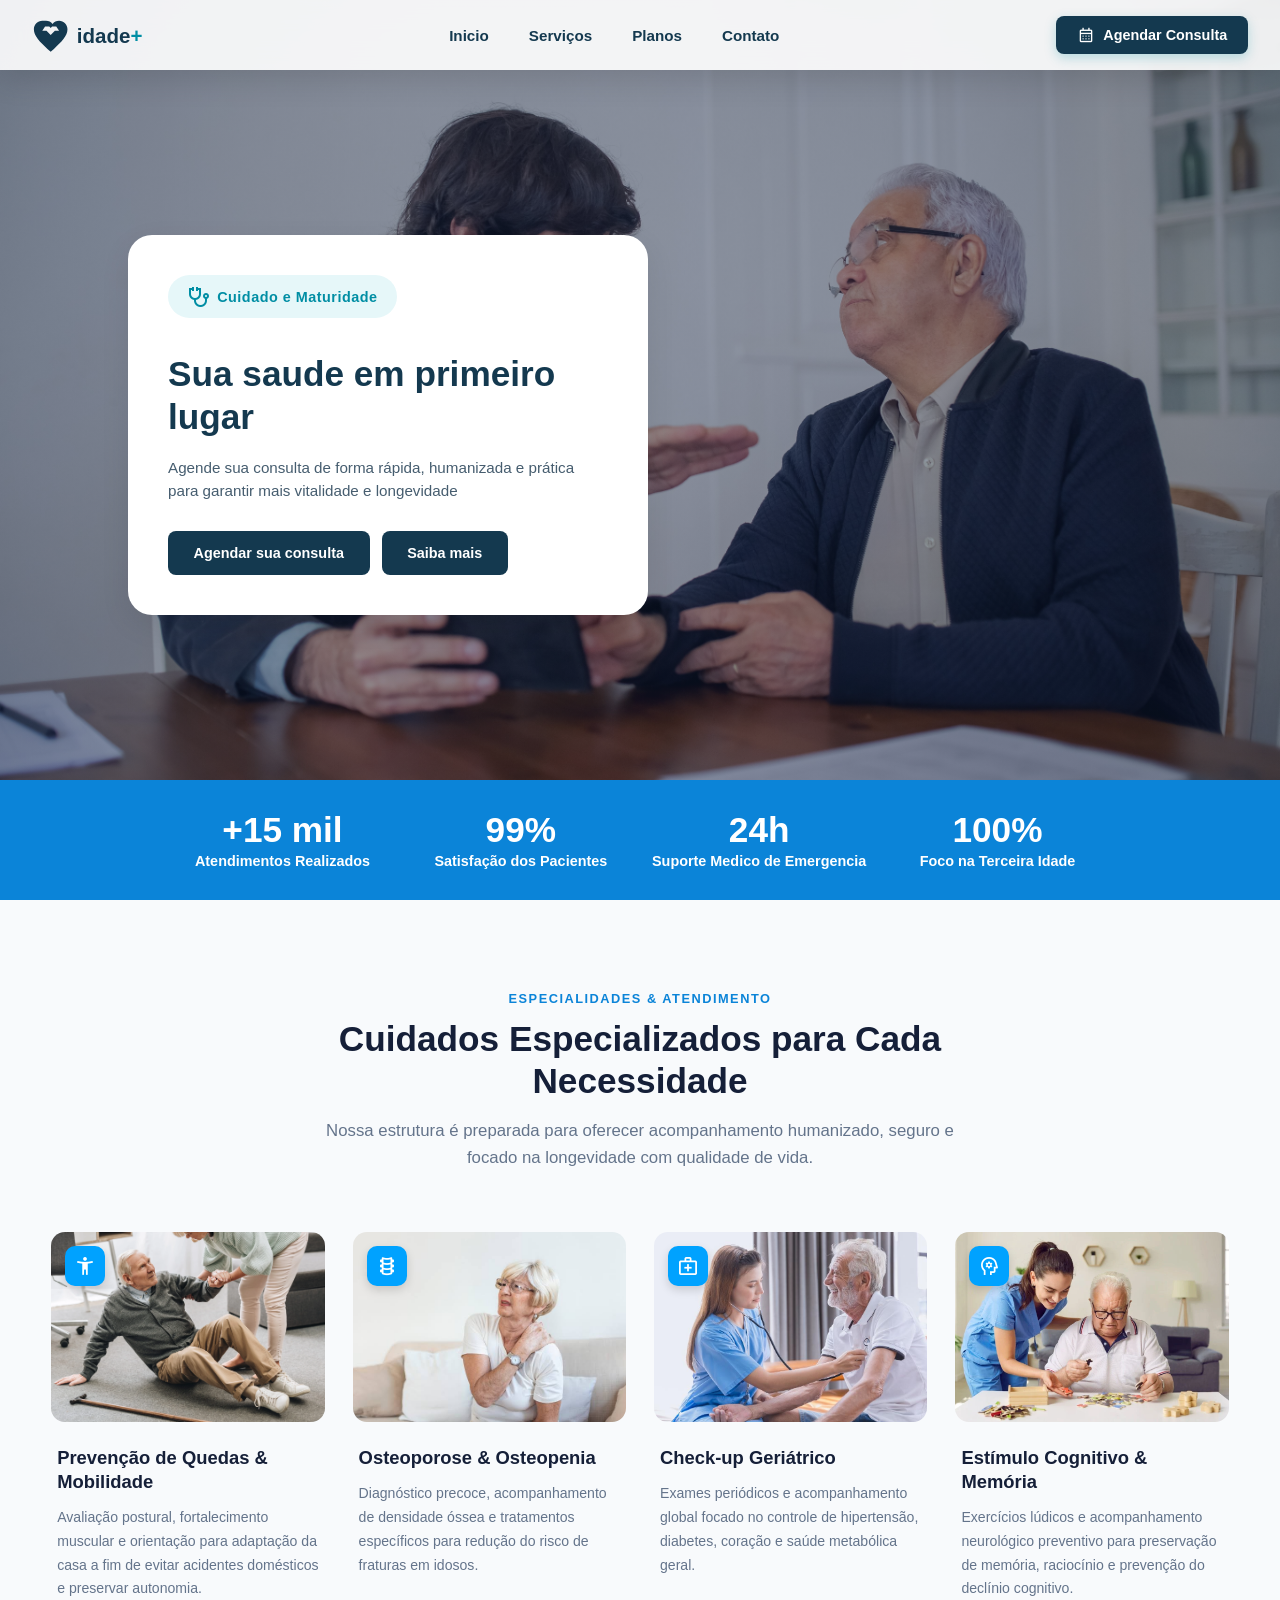
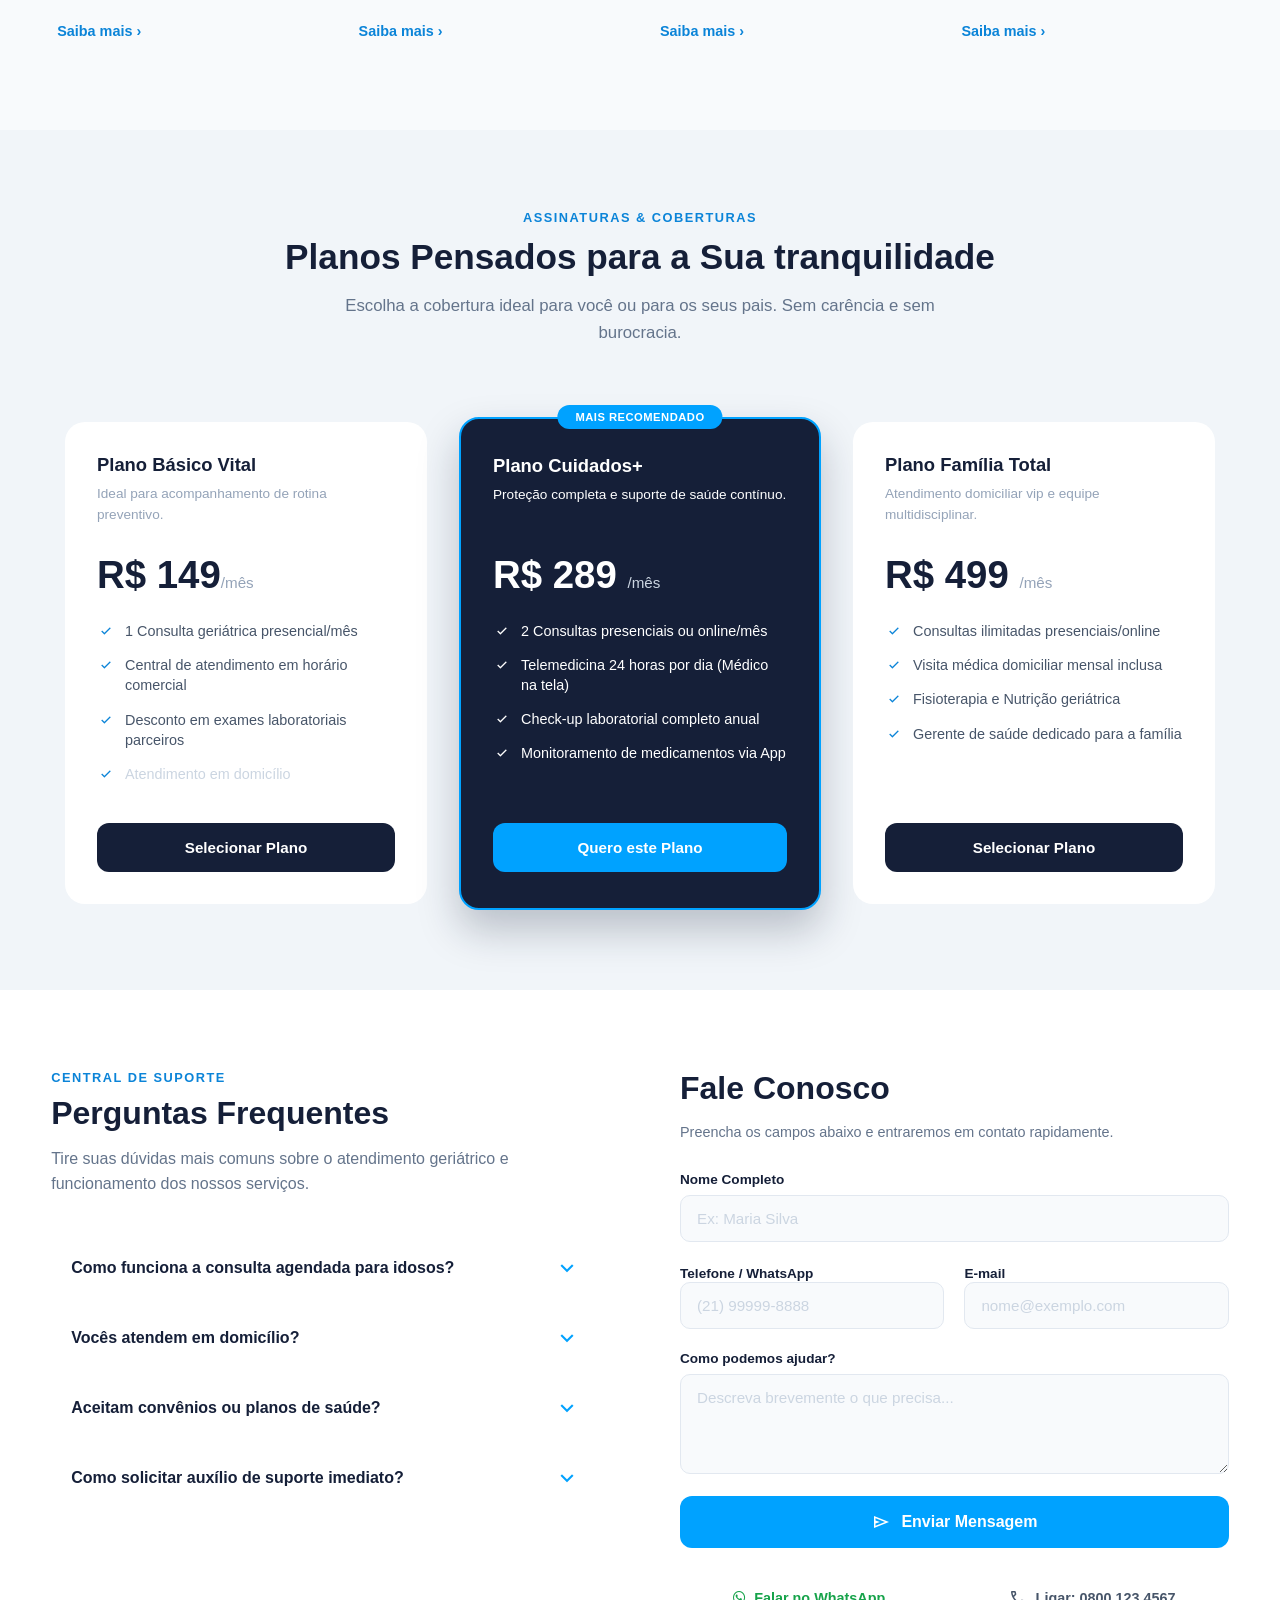
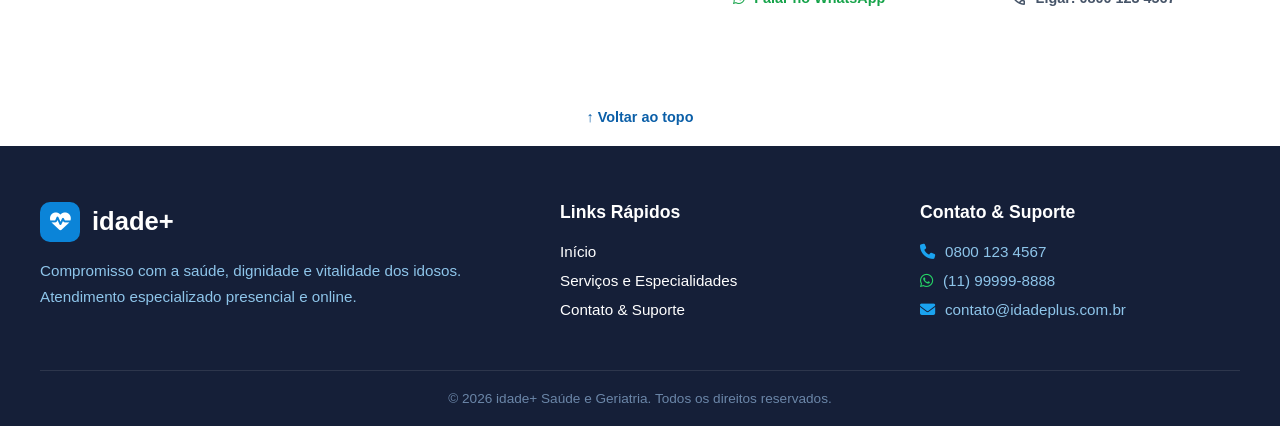
==== index.html @ 47ce7130 "pagina de inicio finalizada" ====
<!DOCTYPE html>
<html lang="pt-br">
<head>
    <meta charset="UTF-8">
    <meta name="viewport" content="width=device-width, initial-scale=1.0">
    <title>Idade+</title>
    <link rel="preconnect" href="https://fonts.googleapis.com">
    <link rel="preconnect" href="https://fonts.gstatic.com" crossorigin>
    <link href="https://fonts.googleapis.com/css2?family=Yesteryear&display=swap" rel="stylesheet">
    <link rel="stylesheet" href="https://fonts.googleapis.com/css2?family=Material+Symbols+Outlined:opsz,wght,FILL,GRAD@20..48,100..700,0..1,-50..200" />
    <link rel="stylesheet" href="https://cdnjs.cloudflare.com/ajax/libs/font-awesome/6.5.1/css/all.min.css">
    <link rel="stylesheet" href="estilo/style.css">
    <link rel="stylesheet" href="estilo/mq.css">
</head>

<body onresize="mudoutamanho()">
    <header class="reveal delay-1">
        <h1><img src="img/gemini-svg.svg" alt=""></h1>

       <i id="burguer" class="material-symbols-outlined" onclick="clickmenu()">menu</i> 

        <nav id="itens">
            <a href="index.html"class="link-nav" >Inicio</a>
            <a href="#" target="_blank"class="link-nav" >Serviços</a>
            <a href="#planos" class="link-nav">Planos</a>
            <a href="#contato" class="link-nav">Contato</a>
        </nav>

        <div class="header-action">
            <a href="agendar.html" class="btn-agendar">
            <span class="material-symbols-outlined">calendar_month</span> Agendar Consulta
        </a>
        </div>

    </header>
      
    <main>
     <section id="prin" id="topo">
        <div id="imagem"></div>    

      <div id="hero" class="reveal delay-2">
        <span class="bdg"><i class="material-symbols-outlined">stethoscope</i>Cuidado e Maturidade </span>
        <h2>Sua saude em primeiro lugar</h2>
        <p>Agende sua consulta de forma rápida, humanizada e prática para garantir mais vitalidade e longevidade</p>

        <div class="hero-btns">
            <a href="agendar.html" class="btnp">Agendar sua consulta</a>
            <a href="#sbm" class="btns">Saiba mais </a>
        </div>
        
      </div>
    </section>

    <section id="stats" class="reveal delay-3">
        <div class="stats-container">

            <div class="stat-item">
                <strong>+15 mil</strong>
                <span>Atendimentos Realizados</span>
            </div>

            <div class="stat-item">
                <strong>99%</strong>
                <span>Satisfação dos Pacientes</span>
            </div>

            <div class="stat-item">
                <strong>24h</strong>
                <span>Suporte Medico de Emergencia</span>
            </div>

            <div class="stat-item">
                <strong>100%</strong>
                <span>Foco na Terceira Idade</span>
            </div>

        </div>
    </section>

    <section id="sbm">
    <span class="sbm-eyebrow">Especialidades & Atendimento</span>
    <h3>Cuidados Especializados para Cada Necessidade</h3>
    <p class="sbm-sub">Nossa estrutura é preparada para oferecer acompanhamento humanizado, seguro e focado na longevidade com qualidade de vida.</p>

    <div id="cardc">

        <div class="card" tabindex="0" role="button"
             data-icone="accessibility_new"
             data-titulo="Prevenção de Quedas & Mobilidade"
             data-texto="Programa completo focado no fortalecimento muscular, equilíbrio dinâmico e revisão dos ambientes da residência para eliminar riscos de tropeço. Inclui plano de exercícios individualizado.">
            <div class="card-img-top">
                <img src="img/quedas-em-idosos-como-prevenir-scaled.webp" alt="">
                <div class="card-badge">
                    <span class="material-symbols-outlined">accessibility_new</span>
                </div>
            </div>
            <div class="cardif">
                <h4>Prevenção de Quedas & Mobilidade</h4>
                <p>Avaliação postural, fortalecimento muscular e orientação para adaptação da casa a fim de evitar acidentes domésticos e preservar autonomia.</p>
                <span class="card-link">Saiba mais ›</span>
            </div>
        </div>

        <div class="card" tabindex="0" role="button"
             data-icone="orthopedics"
             data-titulo="Osteoporose & Osteopenia"
             data-texto="Tratamento integrativo com endocrinologistas e ortopedistas. Acompanhamento com densitometria óssea periódica, suplementação orientada e fisioterapia preventiva.">
            <div class="card-img-top">
                <img src="img/images.jpg" alt="">
                <div class="card-badge">
                    <span class="material-symbols-outlined">orthopedics</span>
                </div>
            </div>
            <div class="cardif">
                <h4>Osteoporose & Osteopenia</h4>
                <p>Diagnóstico precoce, acompanhamento de densidade óssea e tratamentos específicos para redução do risco de fraturas em idosos.</p>
                <span class="card-link">Saiba mais ›</span>
            </div>
        </div>

        <div class="card" tabindex="0" role="button"
             data-icone="medical_services"
             data-titulo="Check-up Geriátrico Preventivo"
             data-texto="Avaliação global do idoso realizada por equipe multidisciplinar. Inclui exames laboratoriais, avaliação cardiológica, ajuste de medicação e diretrizes de hábitos saudáveis.">
            <div class="card-img-top">
                <img src="img/fVmmvelZp20oLOmFK2XVLVkYp6KlCbiUjg9aUPn1.jpeg" alt="">
                <div class="card-badge">
                    <span class="material-symbols-outlined">medical_services</span>
                </div>
            </div>
            <div class="cardif">
                <h4>Check-up Geriátrico</h4>
                <p>Exames periódicos e acompanhamento global focado no controle de hipertensão, diabetes, coração e saúde metabólica geral.</p>
                <span class="card-link">Saiba mais ›</span>
            </div>
        </div>

        <div class="card" tabindex="0" role="button"
             data-icone="psychology"
             data-titulo="Estímulo Cognitivo & Memória"
             data-texto="Sessões individuais ou em pequenos grupos com neuropsicólogos. Utiliza dinâmicas de estimulação cerebral, jogos cognitivos e estratégias para fortalecer a memória do dia a dia.">
            <div class="card-img-top">
                <img src="img/estimulacaocognitiva-alzheimer-1024x683-1024x683.webp" alt="">
                <div class="card-badge">
                    <span class="material-symbols-outlined">psychology</span>
                </div>
            </div>
            <div class="cardif">
                <h4>Estímulo Cognitivo & Memória</h4>
                <p>Exercícios lúdicos e acompanhamento neurológico preventivo para preservação de memória, raciocínio e prevenção do declínio cognitivo.</p>
                <span class="card-link">Saiba mais ›</span>
            </div>
        </div>

    </div>
</section>   

    <section id="planos">
        <span class="plan-eyebrow">Assinaturas & Coberturas</span>
        <h3>Planos Pensados para a Sua tranquilidade</h3>
        <p class="plan-sub">Escolha a cobertura ideal para você ou para os seus pais. Sem carência e sem burocracia.</p>

        <div id="plan-grid">
            <div class="plan">
                <h4>Plano Básico Vital</h4>
                <p class="plan-desc">Ideal para acompanhamento de rotina preventivo.</p>
                <div class="plan-price">R$ 149<small>/mês</small></div>

                <ul class="plan-list">
                    <li><span class="material-symbols-outlined">check</span>1 Consulta geriátrica presencial/mês</li>
                    <li><span class="material-symbols-outlined">check</span>Central de atendimento em horário comercial</li>
                    <li><span class="material-symbols-outlined">check</span>Desconto em exames laboratoriais parceiros</li>
                    <li class="off"><span class="material-symbols-outlined">check</span>Atendimento em domicílio</li>
                </ul>

                <a href="#" class="plan-btn">Selecionar Plano</a>
            </div>

            <div class="plan plan-destaque">
            <span class="plan-tag">Mais recomendado</span>
            <h4>Plano Cuidados+</h4>
            <p class="plan-desc">Proteção completa e suporte de saúde contínuo.</p>
            <div class="plan-price">R$ 289 <small>/mês</small></div>

            <ul class="plan-list">
                <li><span class="material-symbols-outlined">check</span>2 Consultas presenciais ou online/mês</li>
                <li><span class="material-symbols-outlined">check</span>Telemedicina 24 horas por dia (Médico na tela)</li>
                <li><span class="material-symbols-outlined">check</span>Check-up laboratorial completo anual</li>
                <li><span class="material-symbols-outlined">check</span>Monitoramento de medicamentos via App</li>
            </ul>

            <a href="#" class="plan-btn plan-btn-azul">Quero este Plano</a>
        </div>
            <div class="plan">
                <h4>Plano Família Total</h4>
                <p class="plan-desc">Atendimento domiciliar vip e equipe multidisciplinar.</p>
            <div class="plan-price">R$ 499 <small>/mês</small></div>

            <ul class="plan-list">
                <li><span class="material-symbols-outlined">check</span>Consultas ilimitadas presenciais/online</li>
                <li><span class="material-symbols-outlined">check</span>Visita médica domiciliar mensal inclusa</li>
                <li><span class="material-symbols-outlined">check</span>Fisioterapia e Nutrição geriátrica</li>
                <li><span class="material-symbols-outlined">check</span>Gerente de saúde dedicado para a família</li>
            </ul>

            <a href="#" class="plan-btn">Selecionar Plano</a>
        </div>
            </div>
        </div>
    </section>

    <section id="contato">
    <div class="contato-container">

        <div class="faq">
            <span class="contato-eyebrow">Central de Suporte</span>
            <h3>Perguntas Frequentes</h3>
            <p class="contato-sub">Tire suas dúvidas mais comuns sobre o atendimento geriátrico e funcionamento dos nossos serviços.</p>

            <details class="faq-item" closed>
                <summary>Como funciona a consulta agendada para idosos?
                    <span class="material-symbols-outlined">expand_less</span>
                </summary>
                <p>Nossas consultas têm duração estendida (mínimo de 50 minutos) para permitir escuta atenta, avaliação minuciosa dos remédios em uso e acolhimento dos familiares.</p>
            </details>

            <details class="faq-item" closed>
                <summary>Vocês atendem em domicílio?
                    <span class="material-symbols-outlined">expand_less</span>
                </summary>
                <p>Sim! Para pacientes com dificuldade de locomoção, disponibilizamos visitas médicas e fisioterapêuticas no conforto do lar através do Plano Família ou agendamento avulso.</p>
            </details>

            <details class="faq-item" closed>
                <summary>Aceitam convênios ou planos de saúde?
                    <span class="material-symbols-outlined">expand_less</span>
                </summary>
                <p>Trabalhamos no modelo particular com emissão de nota fiscal para reembolso integral ou parcial junto ao seu convênio médico.</p>
            </details>

            <details class="faq-item" closed>
                <summary>Como solicitar auxílio de suporte imediato?
                    <span class="material-symbols-outlined">expand_less</span>
                </summary>
                <p>Assinantes têm acesso ao suporte 24h pelo telefone ou pelo WhatsApp, com orientação médica imediata e encaminhamento quando necessário.</p>
            </details>
        </div>

        
        <div class="contato-form">
            <h3>Fale Conosco</h3>
            <p class="contato-sub">Preencha os campos abaixo e entraremos em contato rapidamente.</p>

            <form action="#" method="post">
                <label for="nome">Nome Completo</label>
                <input type="text" id="nome" name="nome" placeholder="Ex: Maria Silva" required>

                <div class="form-row">
                    <div>
                        <label for="tel">Telefone / WhatsApp</label>
                        <input type="tel" id="tel" name="tel" placeholder="(21) 99999-8888" required>
                    </div>
                    <div>
                        <label for="email">E-mail</label>
                        <input type="email" id="email" name="email" placeholder="nome@exemplo.com">
                    </div>
                </div>

                <label for="msg">Como podemos ajudar?</label>
                <textarea id="msg" name="msg" rows="4" placeholder="Descreva brevemente o que precisa..."></textarea>

                <button type="submit" class="btn-enviar">
                    <span class="material-symbols-outlined">send</span> Enviar Mensagem
                </button>
            </form>

            <div class="contato-links">
                <a href="https://wa.me/5511999998888" target="_blank" class="link-whats">
                    <i class="fab fa-whatsapp"></i> Falar no WhatsApp
                </a>
                <a href="tel:08001234567" class="link-tel">
                    <span class="material-symbols-outlined">call</span> Ligar: 0800 123 4567
                </a>
            </div>
        </div>

    </div>
</section>

  </main>


    <div class="voltar-topo">
        <a href="#prin" class="btn-topo">↑ Voltar ao topo</a>
    </div>

     <footer class="footer">
    <div class="footer-container">

        <div class="footer-col">
            <div class="footer-logo">
                <span class="footer-logo-icon"><i class="fas fa-heart-pulse"></i></span>
                <h2 class="ft">idade+</h2>
            </div>
            <p>Compromisso com a saúde, dignidade e vitalidade dos idosos. Atendimento especializado presencial e online.</p>
        </div>

        <div class="footer-col">
            <h3 class="ft">Links Rápidos</h3>
            <ul>
                <li><a href="#prin">Início</a></li>
                <li><a href="#sbm">Serviços e Especialidades</a></li>
                <li><a href="#contato">Contato &amp; Suporte</a></li>
            </ul>
        </div>

        <div class="footer-col">
            <h3 class="ft">Contato &amp; Suporte</h3>
            <ul class="footer-contact">
                <li><i class="fas fa-phone"></i> 0800 123 4567</li>
                <li><i class="fab fa-whatsapp"></i> (11) 99999-8888</li>
                <li><i class="fas fa-envelope"></i> contato@idadeplus.com.br</li>
            </ul>
        </div>

    </div>

    <div class="footer-bottom">
        <p>&copy; 2026 idade+ Saúde e Geriatria. Todos os direitos reservados.</p>
    </div>
</footer>   


    <div class="modal-overlay" id="modal-servico">
        <div class="modal-box">
            <button class="modal-x" id="modal-x" aria-label="Fechar">
                <span class="material-symbols-outlined">close</span>
            </button>

            <span class="material-symbols-outlined modal-icone" id="modal-icone">medical_services</span>
            <h4 id="modal-titulo"></h4>
            <p id="modal-texto"></p>

            <div class="modal-acoes">
                <button class="modal-fechar" id="modal-fechar">Fechar</button>
                <a href="agendar.html" class="modal-agendar">Agendar Este Serviço</a>
            </div>
        </div>
    </div>

<script src="script/inicio.js"></script>

</body>
</html>
---- estilo/style.css ----
@charset "UTF-8";

html {
    scroll-behavior: smooth;
}

:root{
    --stats-h: 120px;
}
 
* {
    box-sizing: border-box;
    margin: 0;
    padding: 0;
    font-family: 'Segoe UI', Tahoma, Geneva, Verdana, sans-serif;
}

body {
    min-height: 100vh;
    width: 100%;
    background-color: #f1f5f9;
    color: #1e293b;
}

header {
    position: fixed;
    top: 0px;
    left: 0px;
    right: 0px; 
    height: 70px;

 
    background: rgba(255, 255, 255, 0.9);
    backdrop-filter: blur(12px);
    -webkit-backdrop-filter: blur(12px);

    display: flex;
    justify-content: space-between; 
    align-items: center;
    padding: 0 2rem;
    box-sizing: border-box;
    z-index: 1000;
   
    box-shadow: 0 10px 30px rgba(0, 0, 0, 0.12);
    transition: all 0.4s ease;
}

header.scrolled {
    background: rgba(15, 23, 42, 0.9);
    box-shadow: 0 4px 20px rgba(0, 0, 0, 0.3);
}

h1 {
    margin: 0;
    padding: 0;
    height: 40px;
    display: flex;
    align-items: center;
    overflow: hidden;
}

h1 img {
    width: 140px;
    height: auto;
    display: block;
}


nav#itens {
    display: flex;
    gap: 2.5rem;
    align-items: center;
    margin: 0 auto; 
}

nav#itens a.link-nav {
    text-decoration: none;
    color: #14394F;
    background-color: transparent;
    padding: 0;
    font-size: 0.95rem;
    font-weight: 600;
    transition: color 0.2s ease;
}

header.scrolled nav#itens a.link-nav {
    color: #ffffff; 
}

nav#itens a.link-nav:hover {
    color: #008EA4;
}

#burguer {
    display: none;
}


.header-action {
    display: flex;
    align-items: center;
}

.btn-agendar {
    
    display: inline-flex;
    align-items: center;
    gap: 8px;
    background-color: #14394F;
    color: #ffffff;
    text-decoration: none;
    padding: 0.65rem 1.3rem;
    border-radius: 30px;
    font-weight: 600;
    font-size: 0.9rem;
    white-space: nowrap; 
    box-shadow: 0 4px 12px rgba(0, 142, 164, 0.25);
    transition: all 0.2s ease;
    border-radius: 8px;
}

.btn-agendar span, 
.btn-agendar i {
    font-size: 18px;
    color: #ffffff;
    background: transparent; 
}

.btn-agendar:hover {
    background-color: #14394F;
    transform: translateY(-2px);
}


main {
    min-height: 100vh;
    display: flex;
    flex-direction: column;
    align-items: center;
    justify-content: flex-start;
    padding: 0;
}

#prin {
    width: 100%;
    min-height: calc(100vh - var(--stats-h));
    display: flex;
    align-items: center;
    justify-content: flex-start;
    padding-left: 3rem;
    padding-top: 70px;

    background: linear-gradient(rgba(15, 30, 60, 0.45), rgba(15, 30, 60, 0.45)), url('../img/fundo01.jpg');
    background-size: cover;
    background-position: center;
    background-repeat: no-repeat;
}

#hero {
    background: #ffffff;
    backdrop-filter: none;
    -webkit-backdrop-filter: none;
    max-width: 520px;
    padding: 2.5rem;
    border-radius: 24px;
    box-shadow: 0 10px 30px rgba(0, 0, 0, 0.08);
    text-align: left;
    margin-left: 5rem;
}

#hero h2 {
    font-size: 2.2rem;
    color: #14394F;
    line-height: 1.2;
    margin: 1.2rem 0;
}

#hero p {
    color: #465d6f;
    font-size: 0.95rem;
    line-height: 1.5;
    margin-bottom: 1.8rem;
}

.hero-btns {
    display: flex;
    gap: 12px;
    flex-wrap: wrap;
    align-items: center;
}

.btnp {
    background-color: #14394F;
    color: #ffffff;
    text-decoration: none;
    padding: 0.85rem 1.6rem;
    border-radius: 30px;
    font-weight: 600;
    font-size: 0.9rem;
    transition: all 0.2s ease;
    border-radius: 8px;
}

.btns {
    background-color: #14394F;
    color: #ffffff;
    text-decoration: none;
    padding: 0.85rem 1.6rem;
    border-radius: 8px;
    font-weight: 600;
    font-size: 0.9rem;
    transition: all 0.2s ease;
    display: inline-block;
}

.bdg {
    display: inline-flex;
    align-items: center;
    gap: 6px;
    font-size: 0.9rem;
    font-weight: 700;
    color: #008EA4;
    letter-spacing: 0.5px;
    margin-bottom: 1rem;
    background-color: #e6f7f9;
    padding: 0.6rem 1.2rem;
    border-radius: 30px;
    transition: all 0.2s ease;
}

#stats{
    width: 100%;
    height: var(--stats-h);
    background-color: #0b84d8;
    color: #ffffff;
    padding: 0px 4%;
    display: flex;
    align-items: center;
}

.stats-container{
    max-width: 1200px;
    margin: 0 auto;
    display: grid;
    grid-template-columns: repeat(4, 1fr);
    gap: 24px;
    text-align: center;
}

.stat-item{
    display: flex;
    flex-direction: column;
    align-items: center;
    gap: 4px;
}

.stat-item strong{
    font-size: 2.2em;
    font-weight: 800;
    line-height: 1.1;
}

.stat-item span{
    font-size: 0.9rem;
    font-weight: 600;
    opacity: 0,95;
}

#sbm {
    width: 100%;
    background-color: #F8FAFC;
    padding: 80px 4%;
    text-align: center;
    scroll-margin-top: 70px;

    min-height: calc(100vh - 70px);
    display: flex;
    flex-direction: column;
    align-items: center;
    justify-content: center;
}

.sbm-eyebrow {
    display: block;
    font-size: 0.8rem;
    font-weight: 700;
    letter-spacing: 1.5px;
    text-transform: uppercase;
    color: #0b84d8;
    margin-bottom: 12px;
}

#sbm h3 {
    max-width: 700px;
    font-size: 2.2rem;
    font-weight: 800;
    line-height: 1.2;
    color: #151f38;
    margin-bottom: 16px;
}

.sbm-sub {
    max-width: 640px;
    color: #64748b;
    font-size: 1.05rem;
    line-height: 1.6;
    margin-bottom: 60px;
}

#cardc {
    display: grid;
    grid-template-columns: repeat(4, 1fr);
    gap: 28px;
    max-width: 1250px;
    width: 100%;
    margin: 0 auto;
}

.card {
    display: flex;
    flex-direction: column;
    text-align: left;
    cursor: pointer;
    border-radius: 16px;
    transition: transform 0.25s ease;
    outline: none;
}

.card:hover,
.card:focus-visible {
    transform: translateY(-6px);
}

.card:focus-visible {
    box-shadow: 0 0 0 3px rgba(0, 162, 255, 0.4);
}

.card-img-top {
    position: relative;
    width: 100%;
    height: 190px;
    border-radius: 14px;
    overflow: hidden;
}

.card-img-top img {
    width: 100%;
    height: 100%;
    object-fit: cover;
    display: block;
    transition: transform 0.4s ease;
}

.card:hover .card-img-top img {
    transform: scale(1.05);
}

.card-badge {
    position: absolute;
    top: 14px;
    left: 14px;
    width: 40px;
    height: 40px;
    border-radius: 10px;
    background-color: #00a2ff;
    color: #ffffff;
    display: flex;
    align-items: center;
    justify-content: center;
    box-shadow: 0 4px 10px rgba(0, 0, 0, 0.15);
}

.card-badge .material-symbols-outlined {
    font-size: 22px;
}

.cardif {
    display: flex;
    flex-direction: column;
    flex-grow: 1;
    padding: 24px 6px 0;
}

.cardif h4 {
    font-size: 1.15rem;
    font-weight: 700;
    color: #151f38;
    line-height: 1.3;
    margin-bottom: 12px;
}

.cardif p {
    font-size: 0.88rem;
    color: #64748b;
    line-height: 1.7;
    margin-bottom: 22px;
    flex-grow: 1;
}

.card-link {
    color: #0b84d8;
    font-weight: 700;
    font-size: 0.9rem;
    transition: color 0.2s;
}

.card:hover .card-link {
    color: #151f38;
}

/* ---------- Modal ---------- */
.modal-overlay {
    position: fixed;
    inset: 0;
    z-index: 2000;
    display: none;
    align-items: center;
    justify-content: center;
    padding: 20px;
    background: rgba(15, 23, 42, 0.45);
    backdrop-filter: blur(6px);
    -webkit-backdrop-filter: blur(6px);
}

.modal-overlay.ativo {
    display: flex;
    animation: modalFade 0.25s ease;
}

.modal-box {
    position: relative;
    width: 100%;
    max-width: 512px;
    background: #ffffff;
    border-radius: 20px;
    padding: 36px 32px 32px;
    box-shadow: 0 25px 60px rgba(0, 0, 0, 0.25);
    animation: modalUp 0.3s ease;
}

.modal-x {
    position: absolute;
    top: 18px;
    right: 18px;
    border: none;
    background: transparent;
    color: #93c5fd;
    cursor: pointer;
    display: flex;
}

.modal-x:hover {
    color: #0b84d8;
}

.modal-icone {
    font-size: 28px;
    color: #0b84d8;
    margin-bottom: 16px;
}

.modal-box h4 {
    font-size: 1.5rem;
    font-weight: 700;
    color: #151f38;
    margin-bottom: 14px;
}

.modal-box p {
    font-size: 1rem;
    line-height: 1.7;
    color: #64748b;
    margin-bottom: 28px;
}

.modal-acoes {
    display: flex;
    justify-content: flex-end;
    align-items: center;
    gap: 16px;
}

.modal-fechar {
    border: none;
    background: transparent;
    font-size: 1rem;
    font-weight: 600;
    color: #475569;
    cursor: pointer;
    padding: 0.8rem 1rem;
}

.modal-fechar:hover {
    color: #151f38;
}

.modal-agendar {
    background-color: #00a2ff;
    color: #ffffff;
    text-decoration: none;
    font-weight: 700;
    font-size: 1rem;
    padding: 0.9rem 1.4rem;
    border-radius: 8px;
    transition: transform 0.2s ease, opacity 0.2s ease;
}

.modal-agendar:hover {
    transform: translateY(-2px);
    opacity: 0.92;
}

@keyframes modalFade {
    from { opacity: 0; }
    to   { opacity: 1; }
}

@keyframes modalUp {
    from { opacity: 0; transform: translateY(20px); }
    to   { opacity: 1; transform: translateY(0); }
}

#planos{
    width: 100%;
    background-color: #F1F5F9;
    padding: 80px 4%;
    text-align: center;
    scroll-margin-top: 70px;
}

.plan-eyebrow{
    display: block;
    font-size: 0.8rem;
    font-weight: 700;
    letter-spacing: 1.5px;
    text-transform: uppercase;
    color: #0b84d8;
    margin-bottom: 12px;
}

#planos h3{
    font-size: 2.2rem;
    font-weight: 800;
    color: #151f38;
    margin-bottom: 16px;
}

.plan-sub{
    max-width: 640px;
    margin: 0 auto 70px;
    color: #64748b;
    font-size: 1.05rem;
    line-height: 1.6;
}

#plan-grid{
    display: grid;
    grid-template-columns: repeat(3, 1fr);
    gap: 32px;
    max-width: 1150px;
    margin: 0 auto;
    align-items: center;
}

.plan{
    position: relative;
    display: flex;
    flex-direction: column;
    text-align: left;
    padding: 32px;
    border-radius: 20px;
    background: #ffffff;
}

.plan h4{
    font-size: 1.15rem;
    font-weight: 700;
    color: #151f38;
    margin-bottom: 8px;
}

.plan-desc{
    font-size: 0.85rem;
    color: #94a3b8;
    line-height: 1.5;
    min-height: 40px;
}

.plan-price{
    font-size: 2.4em;
    font-weight: 800;
    color: #151f38;
    margin: 28px 0 24px;
}

.plan-price small{
    font-size: 0.95rem;
    font-weight: 400;
    color: #94a3b8;
}

.plan-list{
    list-style: none;
    display: flex;
    flex-direction: column;
    gap: 14px;
    margin-bottom: 32px;
    min-height: 170px;
}

.plan-list li{
    display: flex;
    align-items: flex-start;
    gap: 10px;
    font-size: 0.9rem;
    color: #475569;
    line-height: 1.4;
}

.plan-list .material-symbols-outlined{
    font-size: 18px;
    color: #0b84d8;
    flex-shrink: 0;
    margin-top: 1px;
}

.plan-list li.off{
    color: #cbd5e1;
}

.plan-list li.off .material-symbols-outlined{
    font-size: 18px;
    color: #0b84d8;
    flex-shrink: 0;
    margin-top: 1px;
}

.plan-btn{
    display: block;
    text-align: center;
    text-decoration: none;
    background-color: #151f38;
    color: white;
    font-weight: 700;
    font-size: 0.95rem;
    padding: 1rem 1.5rem;
    border-radius: 12px;
    margin-top: auto;
    transition: transform 0.2s ease, opacity 0.2s ease;
}

plan-btn:hover{
    transform: translateY(-2px);
    opacity: 0.92;
}

.plan-destaque{
    background-color: #151f38;
    border: 2px solid #00a2ff;
    box-shadow: 0 20px 40px rgba(21, 31, 56, 0.25);
    padding: 36px 32px;
}

.plan-destaque h4, .plan-destaque .plan-price{
    color: #ffffff;
}


.plan-destaque .plan-desc,
.plan-destaque .plan-list li{
    color: #ffffff;
}

.plan-destaque .plan-price small{
    color: #cbd5e1;
}

.plan-destaque .plan-list .material-symbols-outlined {
    color: #ffffff;
}

.plan-btn-azul {
    background-color: #00a2ff;
    color: #ffffff;
}

.plan-tag{
    position: absolute;
    top: -14px;
    left: 50%;
    transform: translateX(-50%);
    background-color: #00a2ff;
    color: #ffffff;
    font-size: 0.7rem;
    font-weight: 800;
    letter-spacing: 0.5px;
    text-transform: uppercase;
    padding: 6px 18px;
    border-radius: 30px;
    white-space: nowrap;
}


.voltar-topo {
    text-align: center;
    padding: 20px 0;
    background: #ffffff;
}

.btn-topo {
    display: inline-block;
    color: #0b5fa8;
    font-weight: 600;
    font-size: 0.9rem;
    text-decoration: none;
    transition: color 0.2s;
}

.btn-topo:hover {
    color: #14394F;
}


.reveal {
    opacity: 0;
    transform: translateY(30px);
    animation: revealFadeUp 0.8s cubic-bezier(0.16, 1, 0.3, 1) forwards;
}

.delay-1 { animation-delay: 0.1s; }
.delay-2 { animation-delay: 0.25s; }
.delay-3 { animation-delay: 0.4s; }

#contato {
    width: 100%;
    background-color: #ffffff;
    padding: 80px 4%;
    scroll-margin-top: 70px;
}

.contato-container {
    max-width: 1200px;
    margin: 0 auto;
    display: grid;
    grid-template-columns: 1fr 1fr;
    gap: 80px;
    align-items: start;
}

.contato-eyebrow {
    display: block;
    font-size: 0.8rem;
    font-weight: 700;
    letter-spacing: 1.5px;
    text-transform: uppercase;
    color: #0b84d8;
    margin-bottom: 10px;
}

#contato h3 {
    font-size: 2rem;
    font-weight: 800;
    color: #151f38;
    margin-bottom: 14px;
}

.contato-sub {
    color: #64748b;
    font-size: 1rem;
    line-height: 1.6;
    margin-bottom: 36px;
}

/* ---------- FAQ ---------- */
.faq-item {
    padding: 22px 20px;
}

.faq-item summary {
    display: flex;
    justify-content: space-between;
    align-items: center;
    gap: 16px;
    cursor: pointer;
    list-style: none;
    font-size: 1rem;
    font-weight: 700;
    color: #151f38;
}

.faq-item summary::-webkit-details-marker {
    display: none;
}

.faq-item summary .material-symbols-outlined {
    color: #00a2ff;
    font-size: 26px;
    transition: transform 0.25s ease;
}

.faq-item:not([open]) summary .material-symbols-outlined {
    transform: rotate(180deg);
}

.faq-item p {
    margin-top: 18px;
    font-size: 0.9rem;
    color: #64748b;
    line-height: 1.7;
    padding-right: 30px;
}

/* ---------- Formulário ---------- */
.contato-form .contato-sub {
    font-size: 0.9rem;
    margin-bottom: 28px;
}

.contato-form form {
    display: flex;
    flex-direction: column;
}

.contato-form label {
    font-size: 0.85rem;
    font-weight: 700;
    color: #151f38;
    margin-bottom: 8px;
}

.contato-form input,
.contato-form textarea {
    width: 100%;
    padding: 14px 16px;
    margin-bottom: 22px;
    border: 1px solid #e2e8f0;
    border-radius: 10px;
    background-color: #f8fafc;
    font-size: 0.95rem;
    color: #1e293b;
    outline: none;
    transition: border-color 0.2s, box-shadow 0.2s;
}

.contato-form input::placeholder,
.contato-form textarea::placeholder {
    color: #cbd5e1;
}

.contato-form input:focus,
.contato-form textarea:focus {
    border-color: #00a2ff;
    box-shadow: 0 0 0 3px rgba(0, 162, 255, 0.15);
    background-color: #ffffff;
}

.contato-form textarea {
    resize: vertical;
    min-height: 100px;
}

.form-row {
    display: grid;
    grid-template-columns: 1fr 1fr;
    gap: 20px;
}

.btn-enviar {
    display: flex;
    align-items: center;
    justify-content: center;
    gap: 10px;
    width: 100%;
    padding: 1rem;
    border: none;
    border-radius: 12px;
    background-color: #00a2ff;
    color: #ffffff;
    font-size: 1rem;
    font-weight: 700;
    cursor: pointer;
    transition: transform 0.2s ease, opacity 0.2s ease;
}

.btn-enviar:hover {
    transform: translateY(-2px);
    opacity: 0.92;
}

.btn-enviar .material-symbols-outlined {
    font-size: 20px;
}

.contato-links {
    display: flex;
    justify-content: space-around;
    flex-wrap: wrap;
    gap: 16px;
    margin-top: 40px;
}

.contato-links a {
    display: inline-flex;
    align-items: center;
    gap: 8px;
    text-decoration: none;
    font-size: 0.9rem;
    font-weight: 600;
}

.link-whats {
    color: #16a34a;
}

.link-tel {
    color: #475569;
}

.link-tel .material-symbols-outlined {
    font-size: 20px;
    color: #475569;
}


@keyframes revealFadeUp {
    0% {
        opacity: 0;
        transform: translateY(35px) scale(0.98);
        filter: blur(8px);
    }
    100% {
        opacity: 1;
        transform: translateY(0) scale(1);
        filter: blur(0);
    }
}

.footer {
    background-color: #151f38;
    color: #ffffff;
    padding: 56px 20px 20px;
    width: 100%;
}

.footer-container {
    max-width: 1200px;
    margin: 0 auto;
    display: grid;
    grid-template-columns: 1.5fr 1fr 1fr;
    gap: 40px;
    padding-bottom: 40px;
    border-bottom: 1px solid rgba(255, 255, 255, 0.1);
}

.footer-col {
    display: flex;
    flex-direction: column;
    align-items: flex-start;
    text-align: left;
}

.footer h3 {
    font-size: 1.1rem;
    font-weight: 700;
    margin: 0 0 20px;
    color: #ffffff;
}

.footer-logo {
    display: flex;
    align-items: center;
    gap: 12px;
    margin-bottom: 16px;
}

.footer-logo-icon {
    width: 40px;
    height: 40px;
    border-radius: 10px;
    background-color: #0b84d8;
    color: #ffffff;
    display: flex;
    align-items: center;
    justify-content: center;
    font-size: 1.3rem;
}

.footer-logo h2 {
    font-size: 1.6rem;
    font-weight: 800;
    color: #ffffff;
    margin: 0;
}

.footer-col p {
    color: #8ec5ea;
    font-size: 0.95rem;
    line-height: 1.7;
    margin: 0;
}

.footer-col ul {
    list-style: none;
}

.footer-col ul li {
    margin-bottom: 12px;
    font-size: 0.95rem;
}

.footer-col ul li a {
    color: #ffffff;
    text-decoration: none;
    transition: color 0.2s;
}

.footer-col ul li a:hover {
    color: #8ec5ea;
}

.footer-contact li {
    display: flex;
    align-items: center;
    gap: 10px;
    color: #8ec5ea;
}

.footer-contact .fa-phone,
.footer-contact .fa-envelope { color: #1aa3f0; }
.footer-contact .fa-whatsapp { color: #25d366; }

.footer-bottom {
    text-align: center;
    padding-top: 20px;
    max-width: 1200px;
    margin: 0 auto;
}

.footer-bottom p {
    color: #6b86a8;
    font-size: 0.85rem;
    margin: 0;
}

@media (max-width: 768px) {
    .footer-container {
        grid-template-columns: 1fr;
    }
}
---- estilo/mq.css ----
@charset "UTF-8";

@media screen and (max-width: 600px) {

    header{
        width: 100%;
        display: flex;
        justify-content: space-between;
        align-items: center;
        padding: 1rem 2rem;
        background-color: #007d8a;
        position: relative;
        z-index: 1000;
    }

    section#prin{
    width: 100%;
    min-height: calc(100vh - 70px);
    display: flex;
    justify-content: center;
    align-items: center;
    padding: 20px 0;
    background: url(../img/fundocell.jpg);
    }

    section#prin > div#hero{
    width: 90%;
    max-width: 400px;
    margin: 0 auto ;
    top: 0 ;
    position: relative;
    padding: 2rem 1.5rem;
    }

    #hero a.btnp, #hero a.btns{
        display: block;
        width: 100%;
        margin: 10px 0;
        text-align: center;
        box-sizing: border-box;
    }

    #burguer{
        display: block;
        cursor: pointer;
    }

    nav#itens{
        display: none;
        position: absolute;
        top: 100%;
        left: 0;
        width: 100%;
        background-color: #ffffff;
        border-radius: 0;
        box-shadow: 0px 4px 8px rgba(0, 0, 0, 0.15);
        z-index: 999;
    }

    nav#itens a{
        display: block;
        padding: 12px 20px;
        text-align: center;
        border-bottom: 1px solid #eee;
        border-radius: 0;
        background-color: transparent;
        text-decoration: none;
    }
}
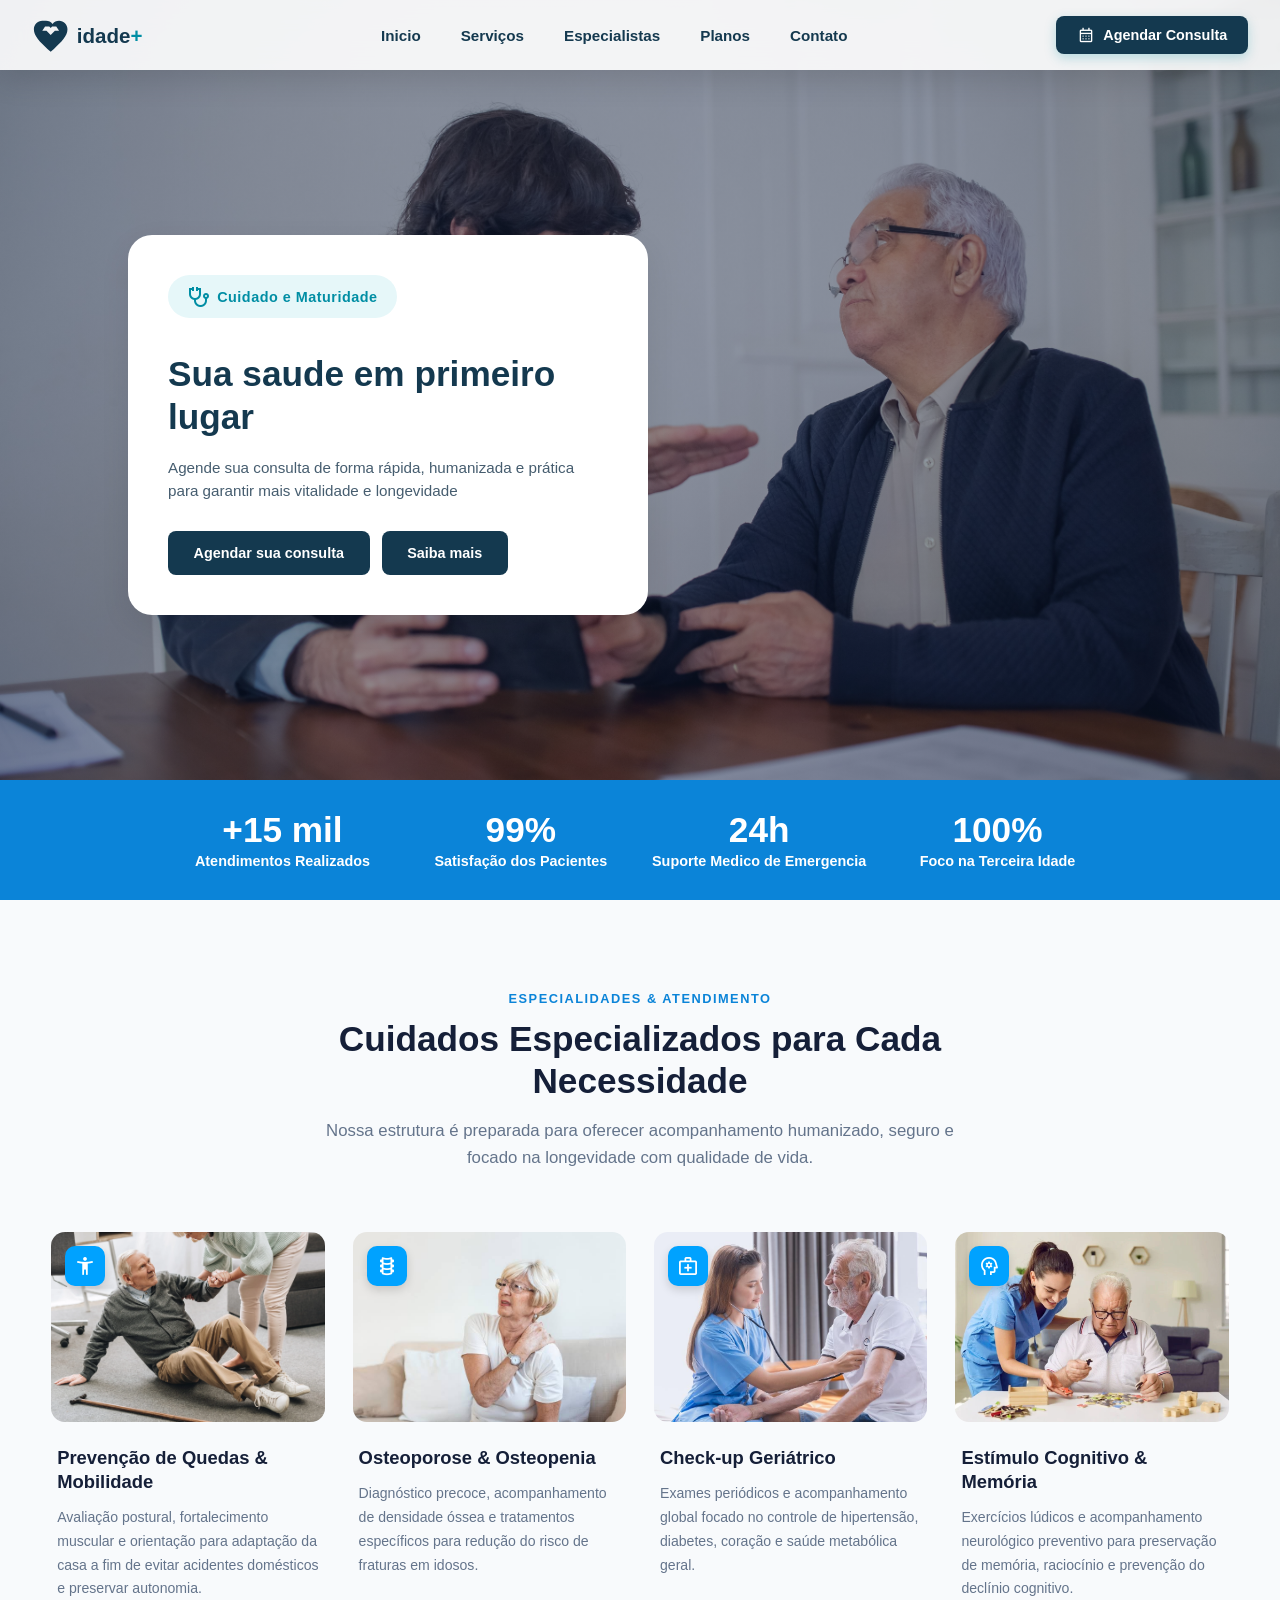
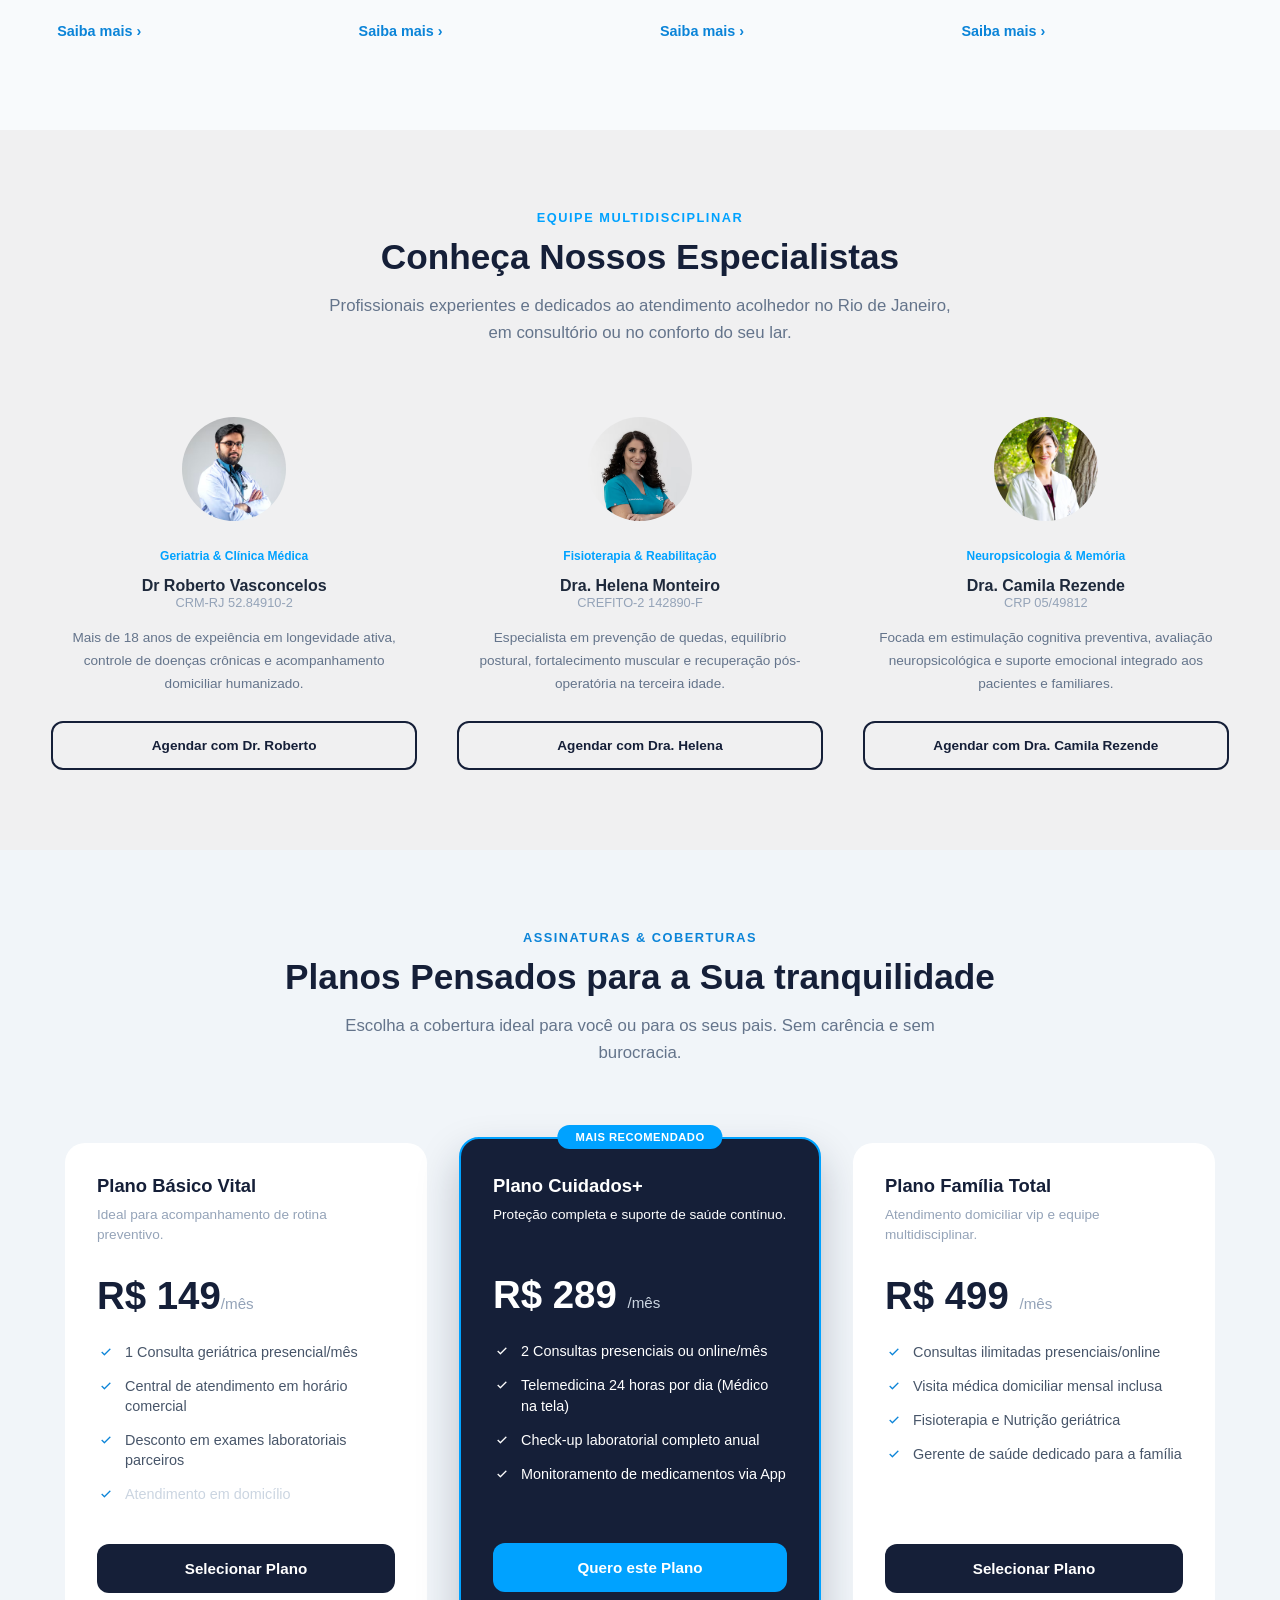
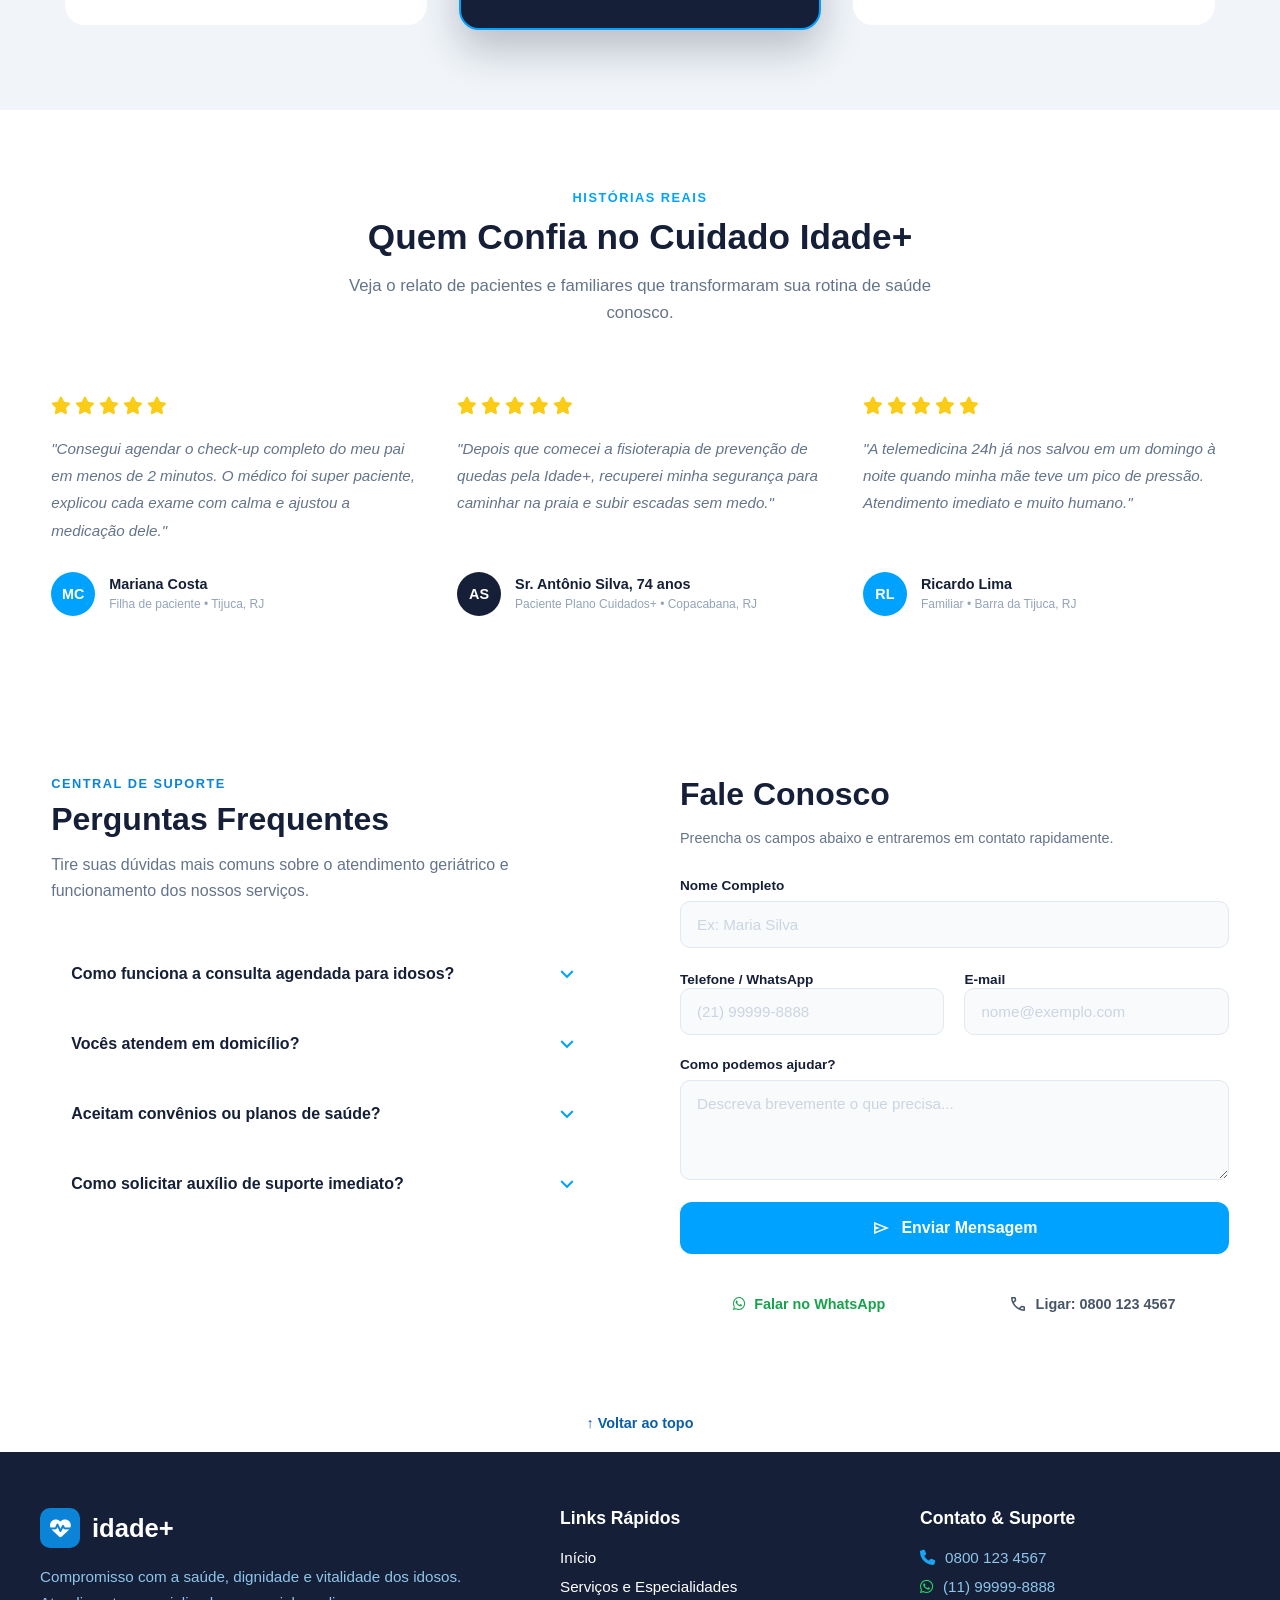
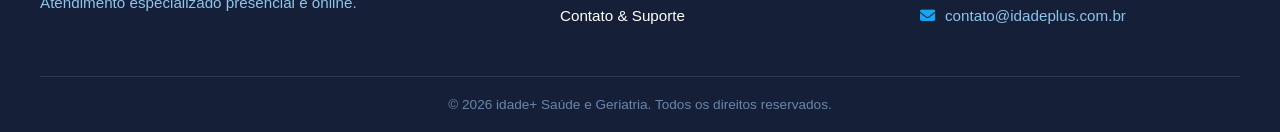
==== commit 83af5391: "atualizações no agendamento" ====
--- a/index.html
+++ b/index.html
@@ -20,8 +20,9 @@
        <i id="burguer" class="material-symbols-outlined" onclick="clickmenu()">menu</i> 
 
         <nav id="itens">
-            <a href="index.html"class="link-nav" >Inicio</a>
-            <a href="#" target="_blank"class="link-nav" >Serviços</a>
+            <a href="#prin"class="link-nav" >Inicio</a>
+            <a href="#sbm" class="link-nav" >Serviços</a>
+            <a href="#equipe" class="link-nav" >Especialistas</a>
             <a href="#planos" class="link-nav">Planos</a>
             <a href="#contato" class="link-nav">Contato</a>
         </nav>
@@ -78,9 +79,9 @@
     </section>
 
     <section id="sbm">
-    <span class="sbm-eyebrow">Especialidades & Atendimento</span>
-    <h3>Cuidados Especializados para Cada Necessidade</h3>
-    <p class="sbm-sub">Nossa estrutura é preparada para oferecer acompanhamento humanizado, seguro e focado na longevidade com qualidade de vida.</p>
+        <span class="sbm-eyebrow">Especialidades & Atendimento</span>
+        <h3>Cuidados Especializados para Cada Necessidade</h3>
+        <p class="sbm-sub">Nossa estrutura é preparada para oferecer acompanhamento humanizado, seguro e focado na longevidade com qualidade de vida.</p>
 
     <div id="cardc">
 
@@ -154,6 +155,40 @@
 
     </div>
 </section>   
+<section id="equipe">
+    <span class="eq-eyebrow">Equipe multidisciplinar</span>
+    <h3>Conheça Nossos Especialistas</h3>
+    <p class="eq-sub">Profissionais experientes e dedicados ao atendimento acolhedor no Rio de Janeiro, em consultório ou no conforto do seu lar.</p>
+
+    <div id="eq-grid">
+        <article class="eq-card">
+             <img class="eq-foto" src="img/roberto.avif" alt="Dr. Roberto Vasconcelos">
+            <span class="eq-area">Geriatria &amp; Clínica Médica</span>
+            <h4>Dr Roberto Vasconcelos</h4>
+            <span class="eq-reg">CRM-RJ 52.84910-2</span>
+            <p>Mais de 18 anos de expeiência em longevidade ativa, controle de doenças crônicas e acompanhamento domiciliar humanizado.</p>
+            <a href="agendar.html" class="eq-btn">Agendar com Dr. Roberto</a>
+        </article>
+
+        <article class="eq-card">
+            <img class="eq-foto" src="img/helena.avif" alt="">
+            <span class="eq-area">Fisioterapia &amp; Reabilitação</span>
+            <h4>Dra. Helena Monteiro</h4>
+            <span class="eq-reg">CREFITO-2 142890-F</span>
+            <p>Especialista em prevenção de quedas, equilíbrio postural, fortalecimento muscular e recuperação pós-operatória na terceira idade.</p>
+            <a href="agendar.html" class="eq-btn">Agendar com Dra. Helena</a>
+        </article>
+
+        <article class="eq-card">
+            <img class="eq-foto" src="img/camila.avif" alt="">
+            <span class="eq-area">Neuropsicologia &amp; Memória</span>
+            <h4>Dra. Camila Rezende</h4>
+            <span class="eq-reg">CRP 05/49812</span>
+            <p>Focada em estimulação cognitiva preventiva, avaliação neuropsicológica e suporte emocional integrado aos pacientes e familiares.</p>
+            <a href="agendar.html" class="eq-btn">Agendar com Dra. Camila Rezende</a>
+        </article>
+    </div>
+</section>
 
     <section id="planos">
         <span class="plan-eyebrow">Assinaturas & Coberturas</span>
@@ -208,6 +243,58 @@
             </div>
         </div>
     </section>
+<section id="relato">
+    <span class="rl-eyebrow">Histórias Reais</span>
+    <h3>Quem Confia no Cuidado Idade+</h3>
+    <p class="rl-sub">Veja o relato de pacientes e familiares que transformaram sua rotina de saúde conosco.</p>
+
+    <div id="rl-grid">
+
+        <article class="rl-card">
+            <div class="rl-stars">
+                <i class="fas fa-star"></i><i class="fas fa-star"></i><i class="fas fa-star"></i><i class="fas fa-star"></i><i class="fas fa-star"></i>
+            </div>
+            <p class="rl-texto">"Consegui agendar o check-up completo do meu pai em menos de 2 minutos. O médico foi super paciente, explicou cada exame com calma e ajustou a medicação dele."</p>
+            <div class="rl-autor">
+                <span class="rl-avatar">MC</span>
+                <div>
+                    <strong>Mariana Costa</strong>
+                    <small>Filha de paciente • Tijuca, RJ</small>
+                </div>
+            </div>
+        </article>
+
+        <article class="rl-card">
+            <div class="rl-stars">
+                <i class="fas fa-star"></i><i class="fas fa-star"></i><i class="fas fa-star"></i><i class="fas fa-star"></i><i class="fas fa-star"></i>
+            </div>
+            <p class="rl-texto">"Depois que comecei a fisioterapia de prevenção de quedas pela Idade+, recuperei minha segurança para caminhar na praia e subir escadas sem medo."</p>
+            <div class="rl-autor">
+                <span class="rl-avatar rl-avatar-escuro">AS</span>
+                <div>
+                    <strong>Sr. Antônio Silva, 74 anos</strong>
+                    <small>Paciente Plano Cuidados+ • Copacabana, RJ</small>
+                </div>
+            </div>
+        </article>
+
+        <article class="rl-card">
+            <div class="rl-stars">
+                <i class="fas fa-star"></i><i class="fas fa-star"></i><i class="fas fa-star"></i><i class="fas fa-star"></i><i class="fas fa-star"></i>
+            </div>
+            <p class="rl-texto">"A telemedicina 24h já nos salvou em um domingo à noite quando minha mãe teve um pico de pressão. Atendimento imediato e muito humano."</p>
+            <div class="rl-autor">
+                <span class="rl-avatar">RL</span>
+                <div>
+                    <strong>Ricardo Lima</strong>
+                    <small>Familiar • Barra da Tijuca, RJ</small>
+                </div>
+            </div>
+        </article>
+
+    </div>
+</section>
+
 
     <section id="contato">
     <div class="contato-container">
--- a/estilo/style.css
+++ b/estilo/style.css
@@ -408,7 +408,6 @@
     color: #151f38;
 }
 
-/* ---------- Modal ---------- */
 .modal-overlay {
     position: fixed;
     inset: 0;
@@ -520,6 +519,118 @@
     to   { opacity: 1; transform: translateY(0); }
 }
 
+#equipe{
+    width: 100%;
+    background-color: #f0f0f1;
+    padding: 80px 4%;
+    text-align: center;
+    scroll-margin-top: 70px;
+}
+
+.eq-eyebrow{
+    display: block;
+    font-size: 0.8rem;
+    font-weight: 700;
+    letter-spacing: 1.5px;
+    text-transform: uppercase;
+    color: #00a2ff;
+    margin-bottom: 12px;
+}
+
+#equipe h3{
+    font-size: 2.2rem;
+    font-weight: 800;
+    color: #151f38;
+    margin-bottom: 16px;
+}
+
+.eq-sub{
+    max-width: 640px;
+    margin: 0 auto 70px;
+    color: #64748b;
+    font-size: 1.05rem;
+    line-height: 1.6;
+}
+
+#eq-grid{
+    display: grid;
+    grid-template-columns: repeat(3, 1fr);
+    gap: 40px;
+    max-width: 1250px;
+    margin: 0 auto;
+}
+
+.eq-card{
+    display: flex;
+    flex-direction: column;
+    align-items: center;
+    text-align: center;
+}
+
+.eq-foto{
+    width: 104px;
+    height: 104px;
+    border-radius: 50%;
+    object-fit: cover;
+    object-position: top;
+    margin-bottom: 28px;
+    display: block;
+}
+
+#eq-grid img{
+    max-width: 100%;
+}
+
+.eq-area{
+    font-size: 0.75rem;
+    font-weight: 600;
+    color: #00a2ff;
+    margin-bottom: 14px;
+}
+
+.eq-area h4{
+    font-size: 1.2rem;
+    font-weight: 700;
+    color: #151f38;
+    margin-bottom: 6px;
+}
+
+.eq-reg{
+    font-size: 0.8rem;
+    color: #94a3b8;
+    margin-bottom: 16px;
+}
+
+.eq-card p{
+    font-size: 0.85rem;
+    color: #64748b;
+    line-height: 1.7;
+    margin-bottom: 26px;
+    flex-grow: 1;
+    max-width: 340px;
+}
+
+
+.eq-btn{
+    display: block;
+    width: 100%;
+    padding: 0.95rem 1rem;
+    border: 2px solid #151f38;
+    border-radius: 12px;
+    background: transparent;
+    color: #151f38;
+    text-decoration: none;
+    font-size: 0.85rem;
+    font-weight: 600;
+    transition: background-color 0.2s ease, color 0.2s ease, transform 0.2s ease;
+}
+
+.eq-btn:hover {
+    background-color: #151f38;
+    color: #ffffff;
+    transform: translateY(-2px);
+}
+
 #planos{
     width: 100%;
     background-color: #F1F5F9;
@@ -698,6 +809,108 @@
     padding: 6px 18px;
     border-radius: 30px;
     white-space: nowrap;
+}
+
+#relato{
+    width: 100%;
+    background-color: #ffffff;
+    padding: 80px 4%;
+    text-align: center;
+    scroll-margin-top: 70px;
+}
+
+#relato h3{
+    font-size: 2.2rem;
+    font-weight: 800;
+    color: #151f38;
+    margin-bottom: 16px;
+}
+
+.rl-sub{
+    max-width: 640px;
+    margin: 0 auto 70px;
+    color: #64748b;
+    font-size: 1.05rem;
+    line-height: 1.6;
+}
+
+#rl-grid{
+    display: grid;
+    grid-template-columns: repeat(3, 1fr);
+    gap: 40px;
+    max-width: 1250px;
+    margin: 0 auto;
+
+}
+
+.rl-card{
+    display: flex;
+    flex-direction: column;
+    text-align: left;
+}
+
+.rl-stars{
+    display: flex;
+    gap: 4px;
+    margin-bottom: 20px;
+    color: #facc15;
+    font-size: 1.1rem;
+}
+
+.rl-texto{
+    font-size: 0.95rem;
+    font-style: italic;
+    color: #64748b;
+    line-height: 1.8;
+    margin-bottom: 28px;
+    flex-grow: 1;
+}
+
+.rl-autor{
+    display: flex;
+    align-items: center;
+    gap: 14px;
+}
+
+.rl-avatar{
+    width: 44px;
+    height: 44px;
+    border-radius: 50%;
+    background-color: #00a2ff;
+    color: #ffffff;
+    font-size: 0.9rem;
+    font-weight: 800;
+    display: flex;
+    align-items: center;
+    justify-content: center;
+    flex-shrink: 0;
+}
+
+.rl-avatar-escuro{
+    background-color: #151f38;
+}
+
+.rl-autor strong{
+    display: block;
+    font-size: 0.9rem;
+    font-weight: 700;
+    color: #151f38;
+    margin-bottom: 2px;
+}
+
+.rl-autor small{
+    font-size: 0.75rem;
+    color: #94a3b8;
+}
+
+.rl-eyebrow{
+    display: block;
+    font-size: 0.8rem;
+    font-weight: 700;
+    letter-spacing: 1.5px;
+    text-transform: uppercase;
+    color: #00a2ff;
+    margin-bottom: 12px;
 }
 
 
@@ -1042,8 +1255,3 @@
     margin: 0;
 }
 
-@media (max-width: 768px) {
-    .footer-container {
-        grid-template-columns: 1fr;
-    }
-}
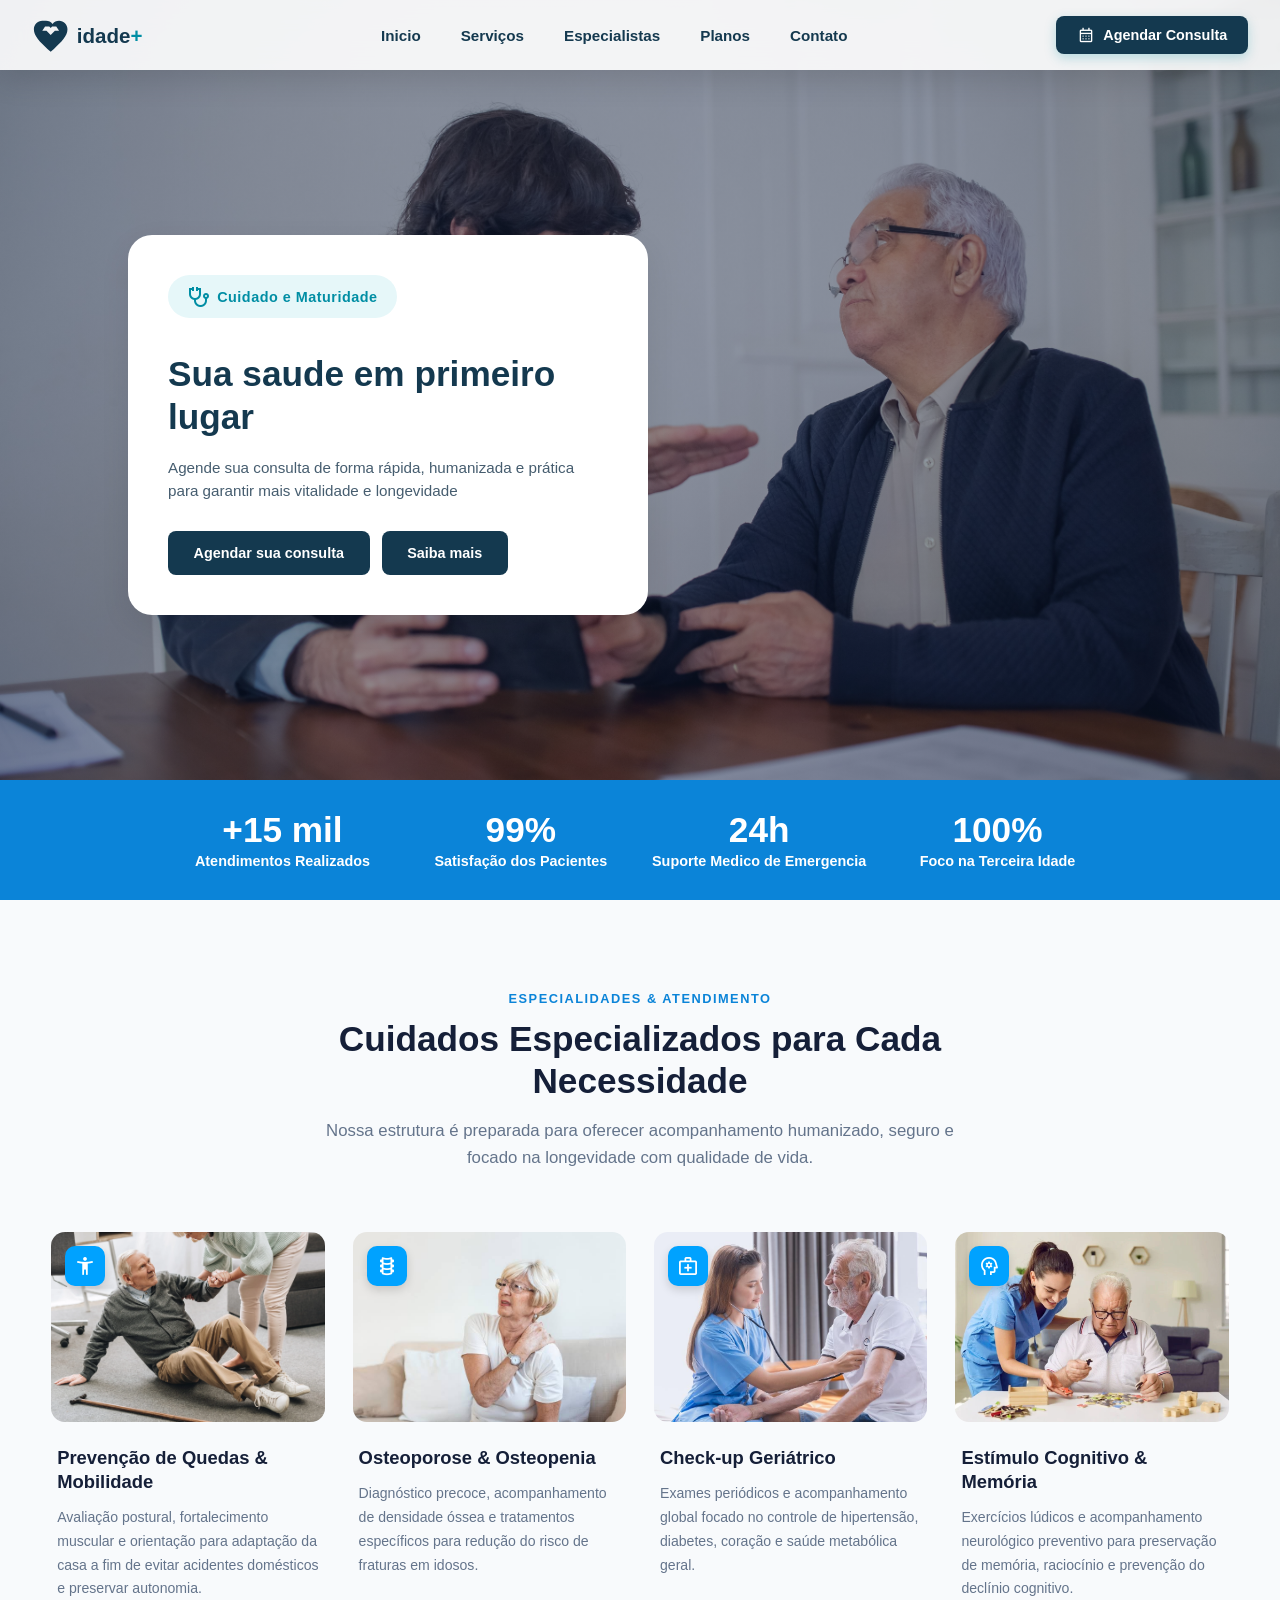
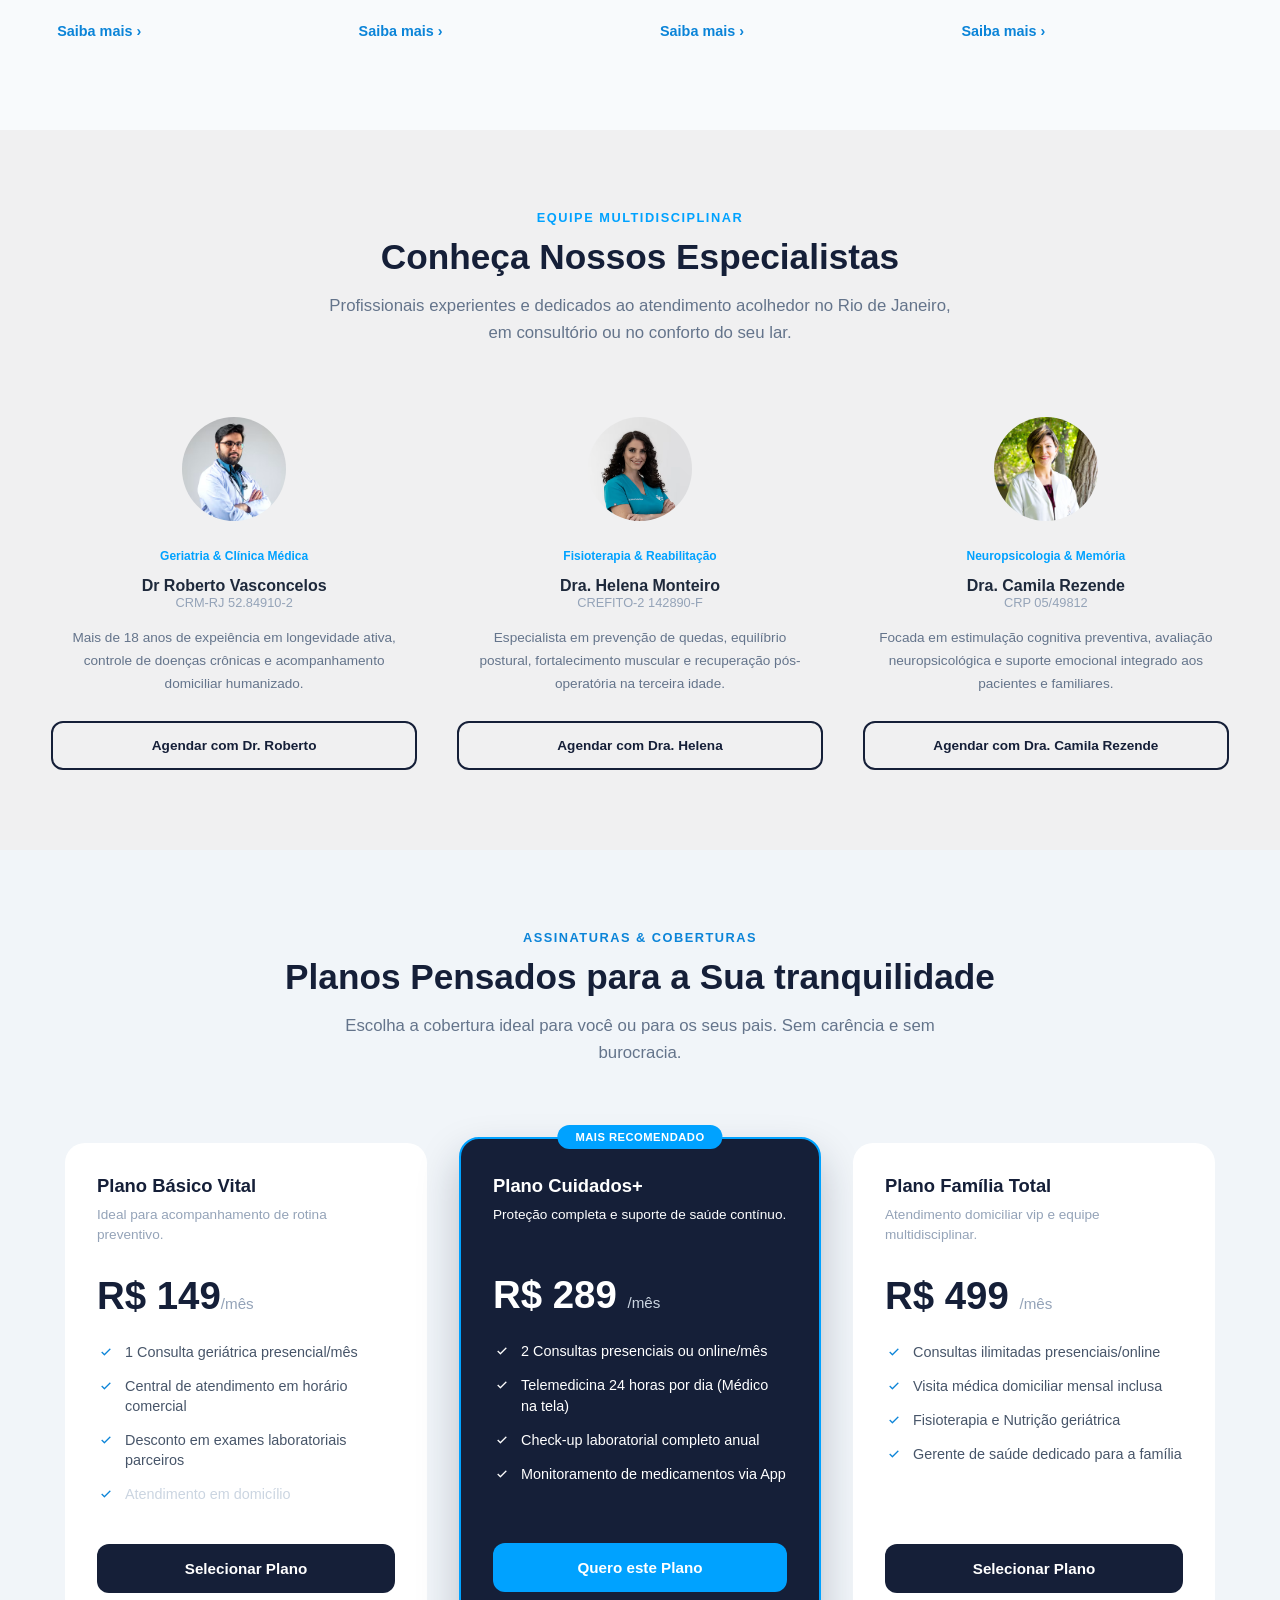
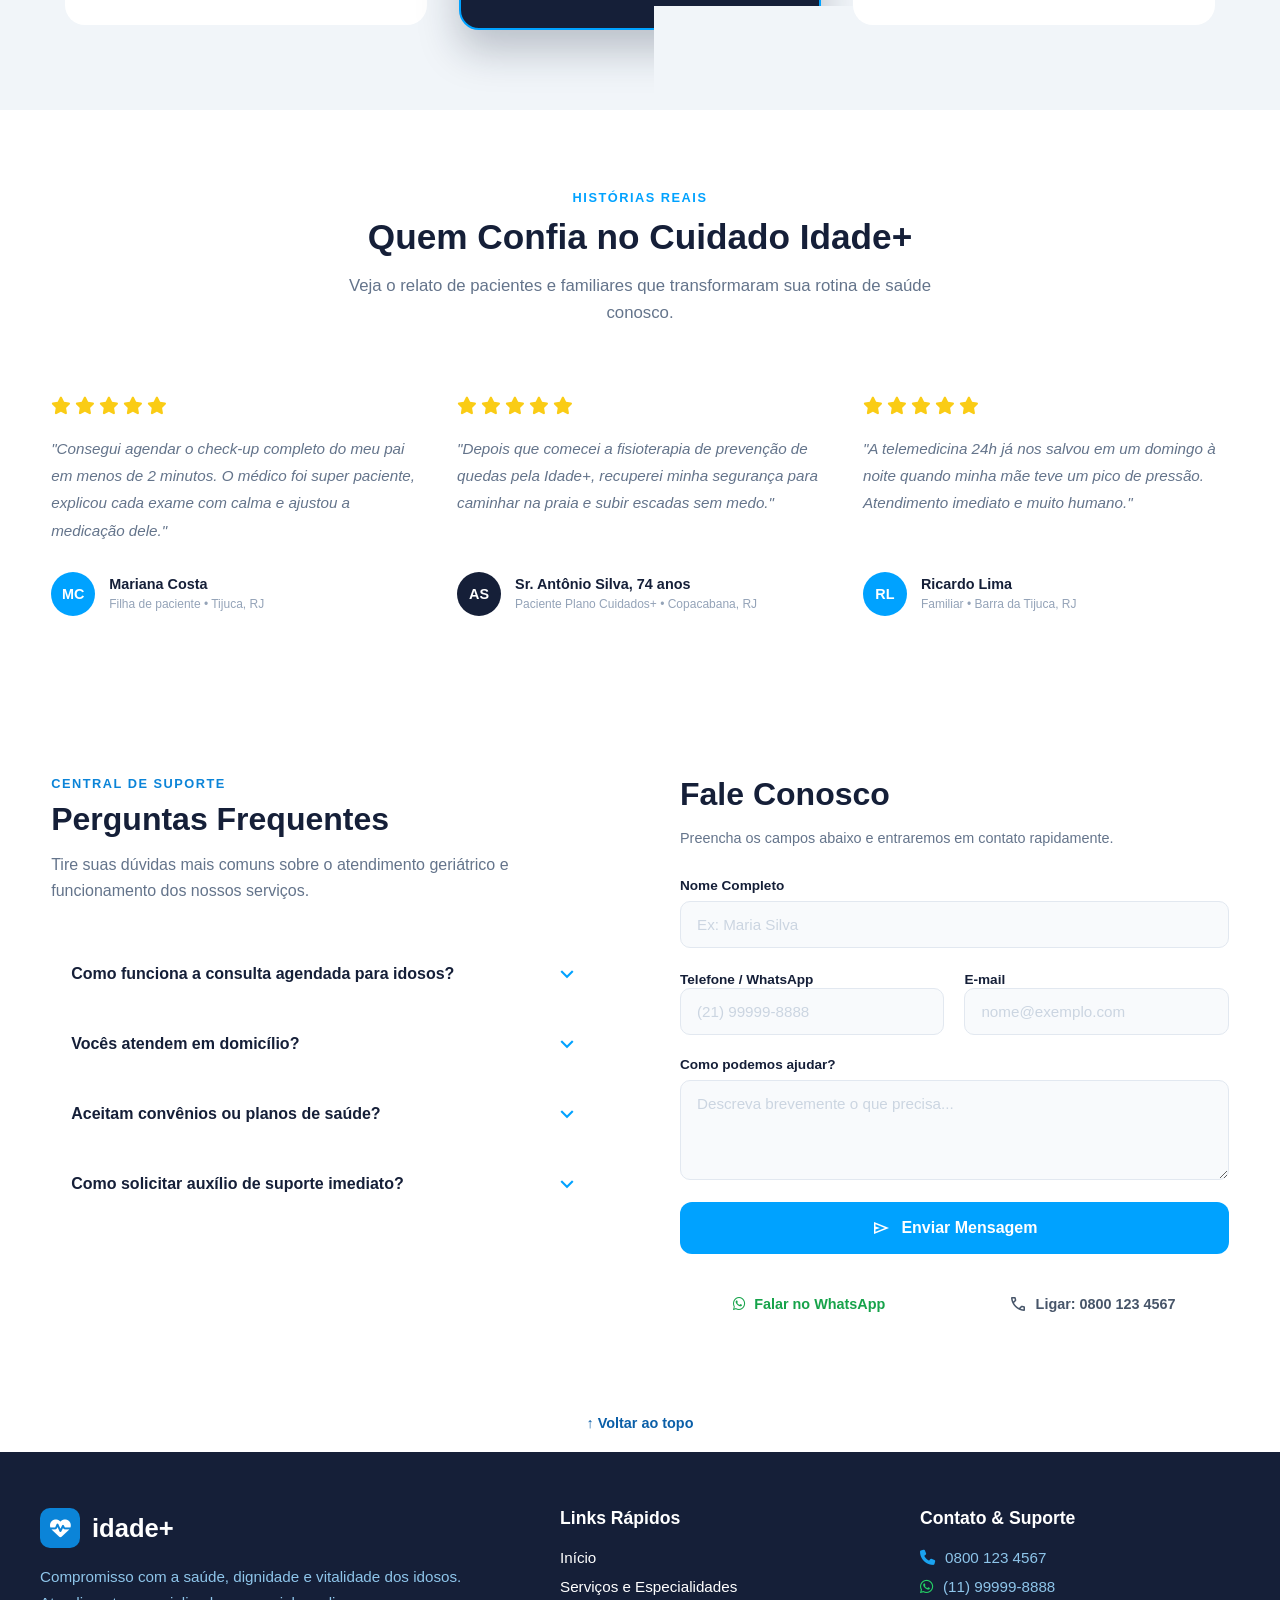
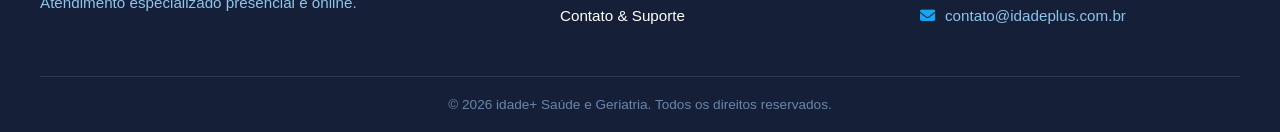
==== commit 5e7d474b: "Ajustes no redirecionamento" ====
--- a/index.html
+++ b/index.html
@@ -28,7 +28,7 @@
         </nav>
 
         <div class="header-action">
-            <a href="agendar.html" class="btn-agendar">
+            <a href="pagina-login/login.html" class="btn-agendar">
             <span class="material-symbols-outlined">calendar_month</span> Agendar Consulta
         </a>
         </div>
@@ -45,7 +45,7 @@
         <p>Agende sua consulta de forma rápida, humanizada e prática para garantir mais vitalidade e longevidade</p>
 
         <div class="hero-btns">
-            <a href="agendar.html" class="btnp">Agendar sua consulta</a>
+            <a href="pagina-login/login.html" class="btnp">Agendar sua consulta</a>
             <a href="#sbm" class="btns">Saiba mais </a>
         </div>
         
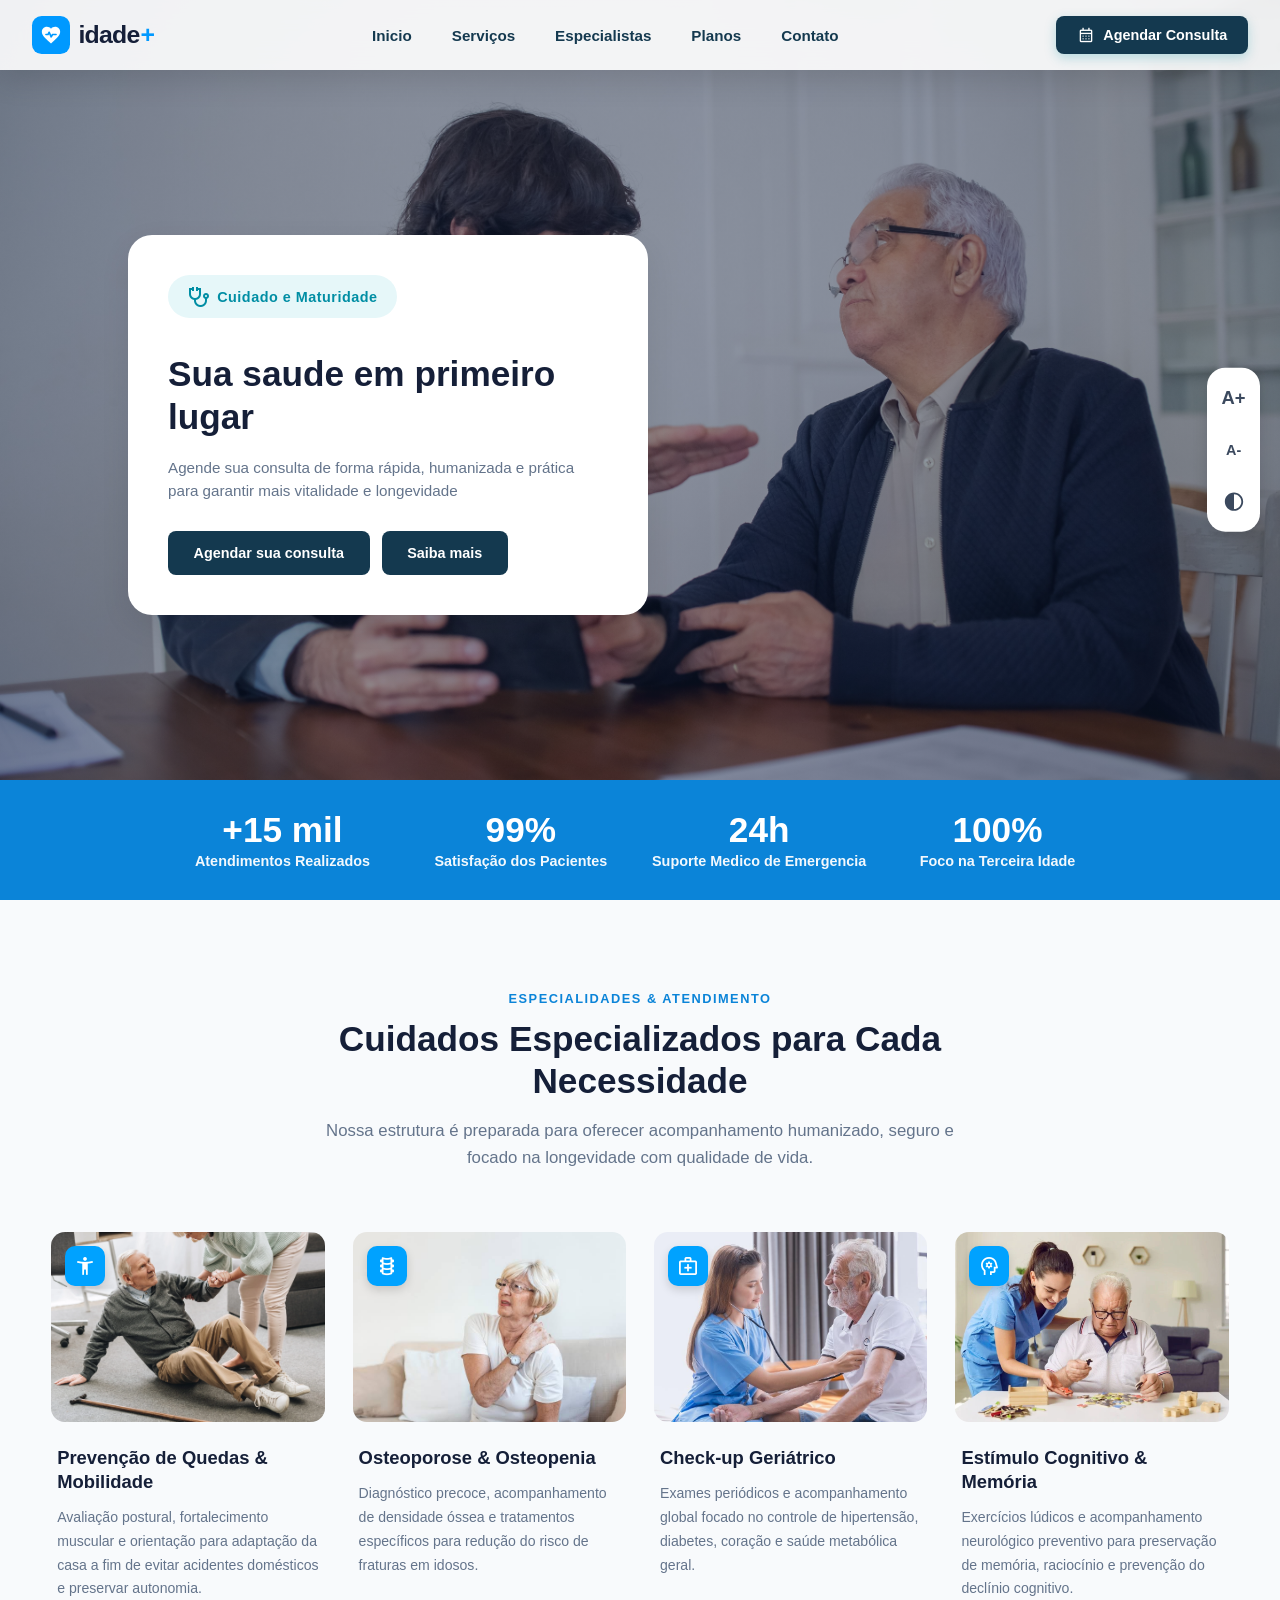
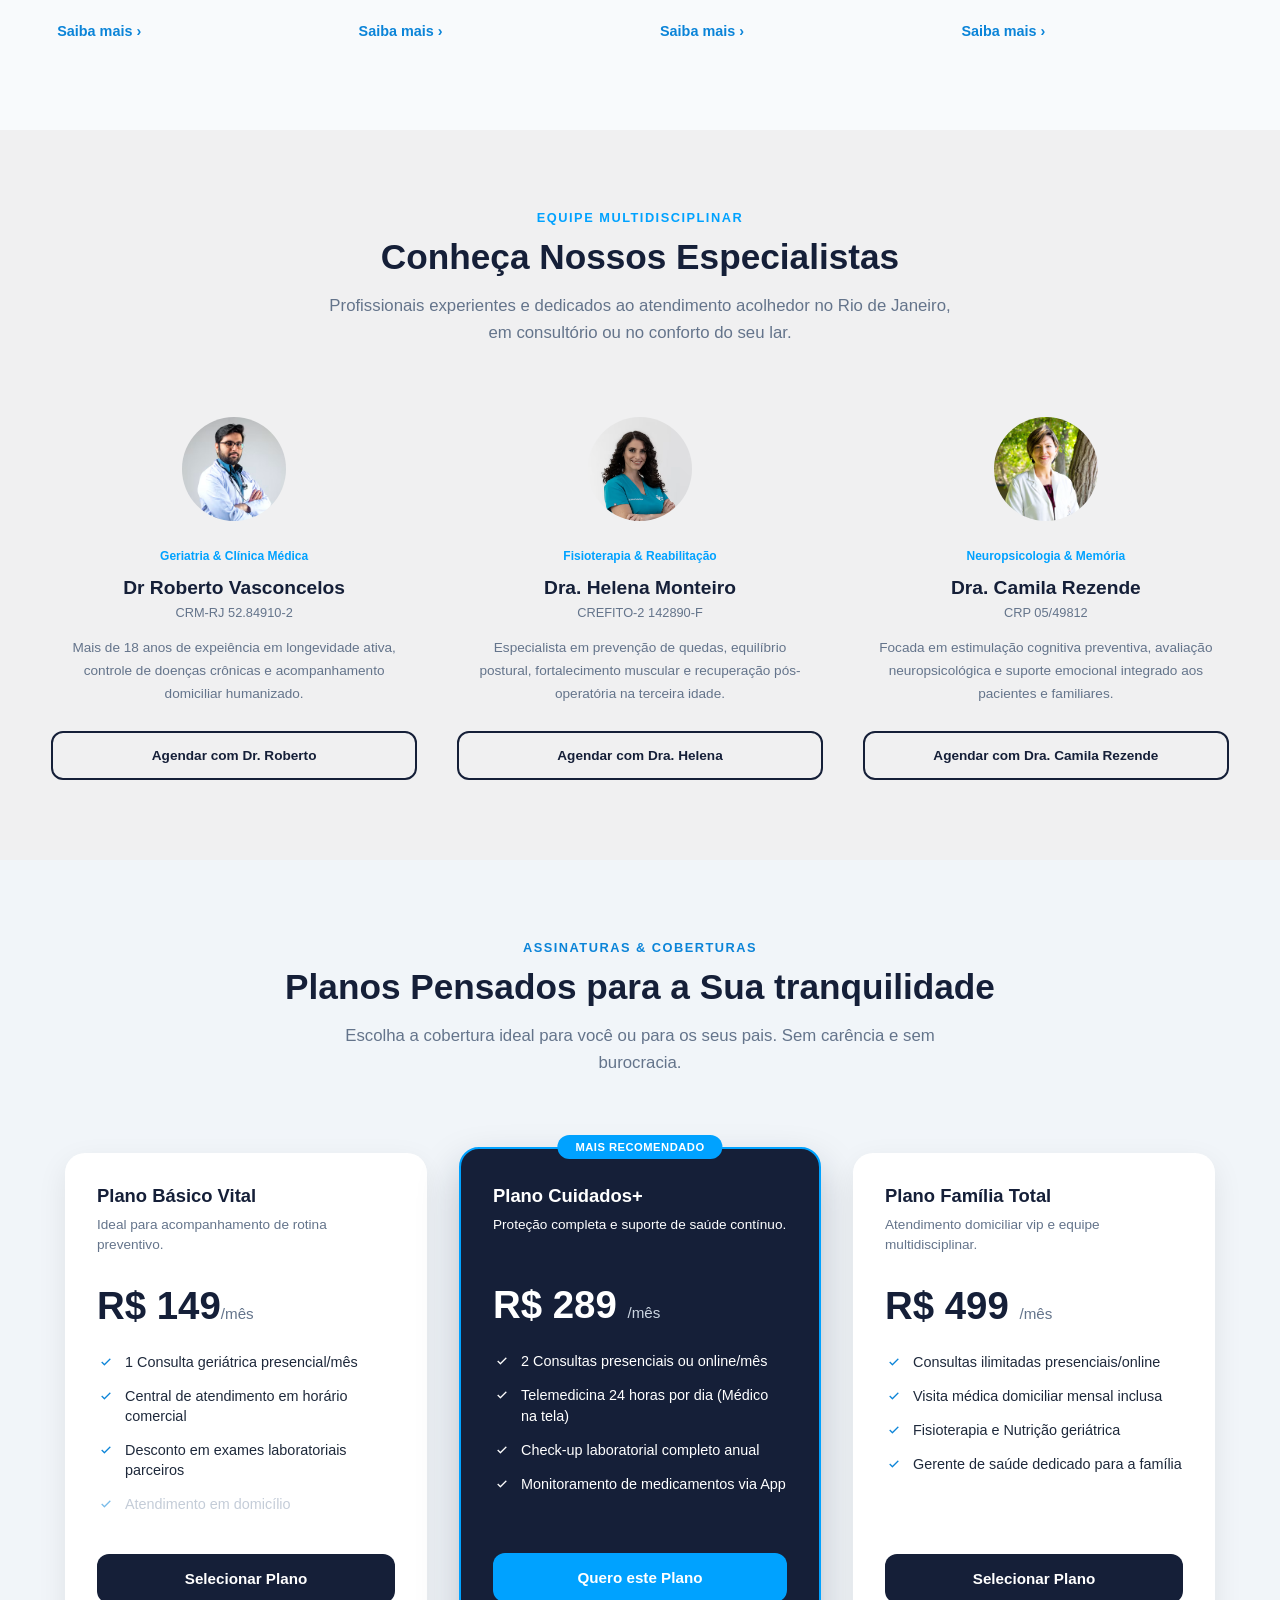
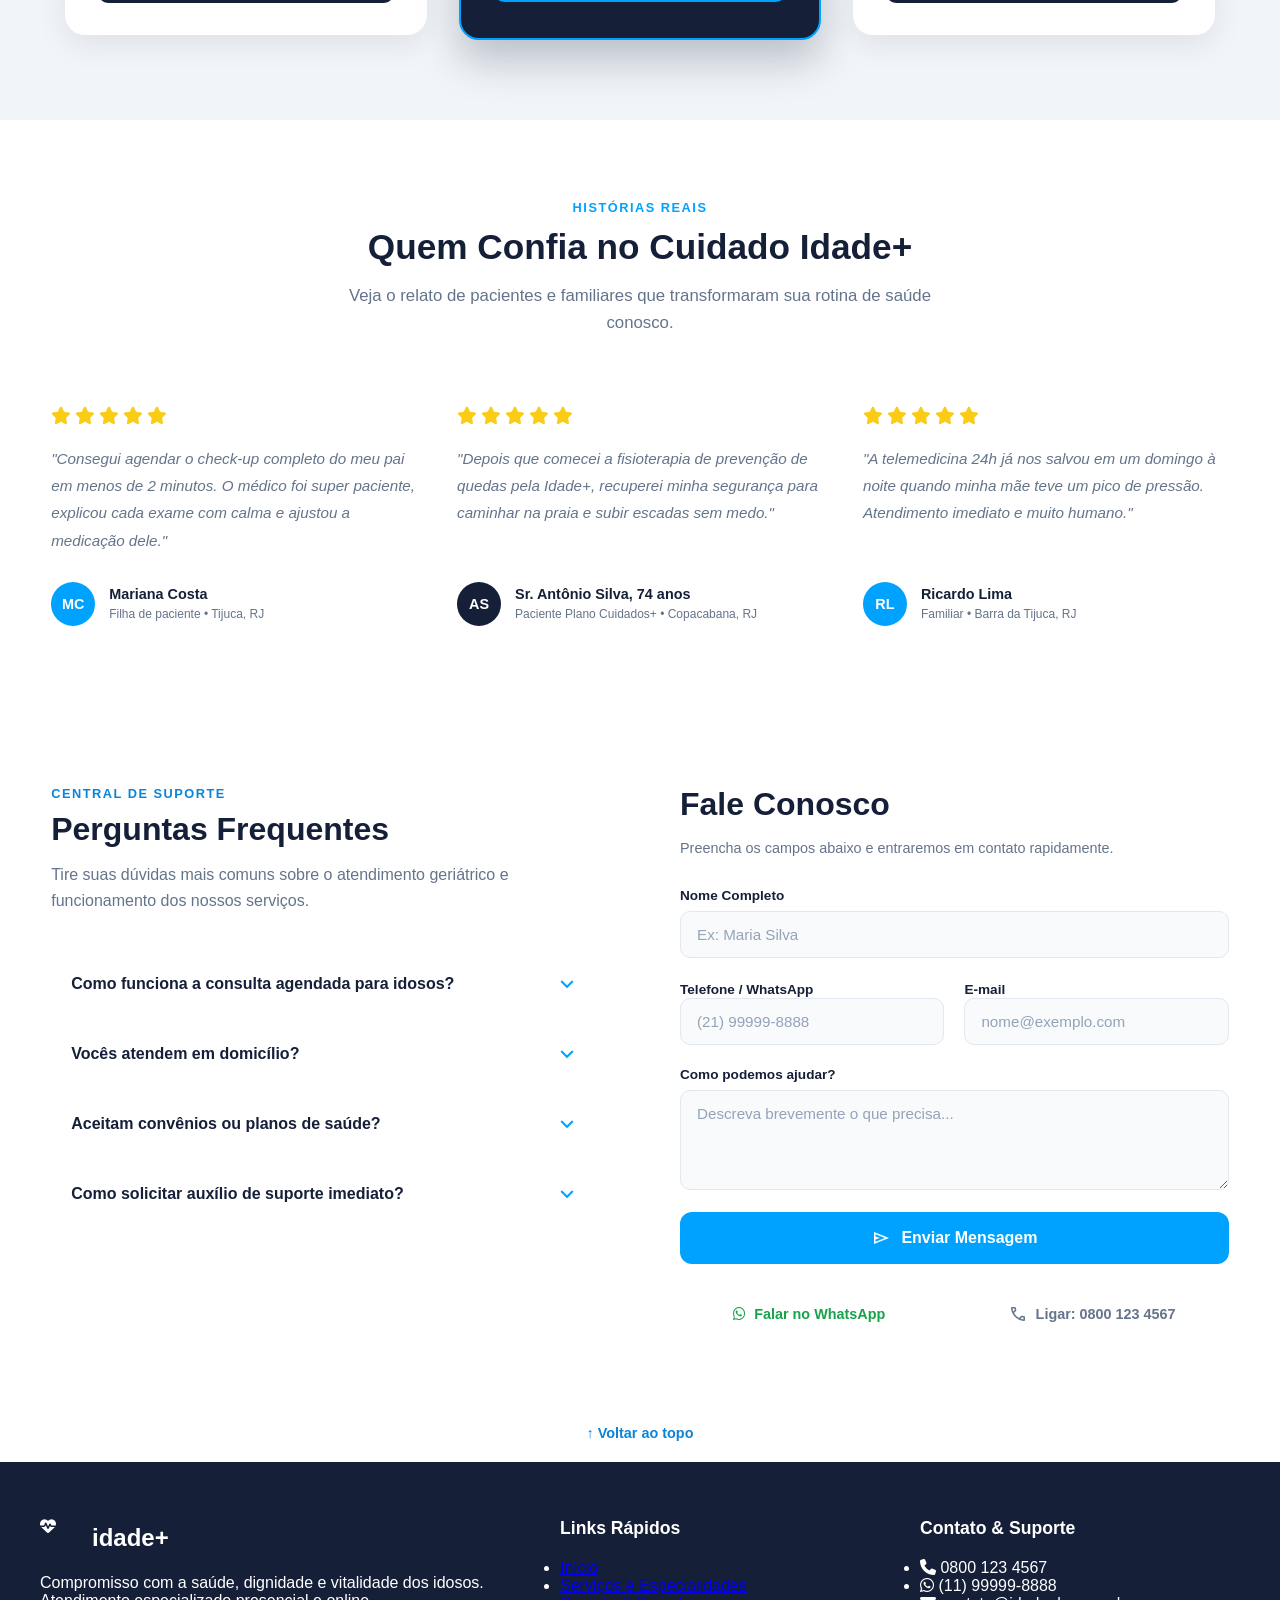
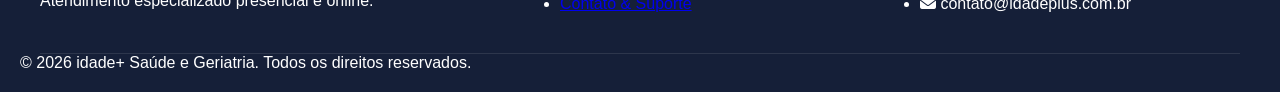
==== commit ffebace8: "paginas de inicio e agendamento finalizadas" ====
--- a/index.html
+++ b/index.html
@@ -15,408 +15,400 @@
 
 <body onresize="mudoutamanho()">
     <header class="reveal delay-1">
-        <h1><img src="img/gemini-svg.svg" alt=""></h1>
-
-       <i id="burguer" class="material-symbols-outlined" onclick="clickmenu()">menu</i> 
+        <h1 class="logo-idade-wrap">
+            <a href="#prin" class="logo-idade" aria-label="Página inicial idade+">
+                <span class="logo-icone" aria-hidden="true">
+                    <svg viewBox="0 0 24 24" width="22" height="22" fill="none">
+                        <path d="M12 21.35l-1.45-1.32C5.4 15.36 2 12.28 2 8.5 2 5.42 4.42 3 7.5 3c1.74 0 3.41.81 4.5 2.09C13.09 3.81 14.76 3 16.5 3 19.58 3 22 5.42 22 8.5c0 3.78-3.4 6.86-8.55 11.54L12 21.35z" fill="#ffffff"/>
+                        <path d="M6.5 11.5h2.2l1.3-2.5 2.2 5 1.5-2.5h3.8" stroke="#0099ff" stroke-width="1.8" stroke-linecap="round" stroke-linejoin="round"/>
+                    </svg>
+                </span>
+                <span class="logo-texto">idade<span class="logo-mais">+</span></span>
+            </a>
+        </h1>
+
+        <i id="burguer" class="material-symbols-outlined" onclick="clickmenu()">menu</i>
 
         <nav id="itens">
-            <a href="#prin"class="link-nav" >Inicio</a>
-            <a href="#sbm" class="link-nav" >Serviços</a>
-            <a href="#equipe" class="link-nav" >Especialistas</a>
+            <a href="#prin" class="link-nav">Inicio</a>
+            <a href="#sbm" class="link-nav">Serviços</a>
+            <a href="#equipe" class="link-nav">Especialistas</a>
             <a href="#planos" class="link-nav">Planos</a>
             <a href="#contato" class="link-nav">Contato</a>
         </nav>
 
         <div class="header-action">
             <a href="pagina-login/login.html" class="btn-agendar">
-            <span class="material-symbols-outlined">calendar_month</span> Agendar Consulta
-        </a>
+                <span class="material-symbols-outlined">calendar_month</span> Agendar Consulta
+            </a>
         </div>
-
     </header>
-      
+
     <main>
-     <section id="prin" id="topo">
-        <div id="imagem"></div>    
-
-      <div id="hero" class="reveal delay-2">
-        <span class="bdg"><i class="material-symbols-outlined">stethoscope</i>Cuidado e Maturidade </span>
-        <h2>Sua saude em primeiro lugar</h2>
-        <p>Agende sua consulta de forma rápida, humanizada e prática para garantir mais vitalidade e longevidade</p>
-
-        <div class="hero-btns">
-            <a href="pagina-login/login.html" class="btnp">Agendar sua consulta</a>
-            <a href="#sbm" class="btns">Saiba mais </a>
-        </div>
-        
-      </div>
-    </section>
-
-    <section id="stats" class="reveal delay-3">
-        <div class="stats-container">
-
-            <div class="stat-item">
-                <strong>+15 mil</strong>
-                <span>Atendimentos Realizados</span>
-            </div>
-
-            <div class="stat-item">
-                <strong>99%</strong>
-                <span>Satisfação dos Pacientes</span>
-            </div>
-
-            <div class="stat-item">
-                <strong>24h</strong>
-                <span>Suporte Medico de Emergencia</span>
-            </div>
-
-            <div class="stat-item">
-                <strong>100%</strong>
-                <span>Foco na Terceira Idade</span>
-            </div>
-
-        </div>
-    </section>
-
-    <section id="sbm">
-        <span class="sbm-eyebrow">Especialidades & Atendimento</span>
-        <h3>Cuidados Especializados para Cada Necessidade</h3>
-        <p class="sbm-sub">Nossa estrutura é preparada para oferecer acompanhamento humanizado, seguro e focado na longevidade com qualidade de vida.</p>
-
-    <div id="cardc">
-
-        <div class="card" tabindex="0" role="button"
-             data-icone="accessibility_new"
-             data-titulo="Prevenção de Quedas & Mobilidade"
-             data-texto="Programa completo focado no fortalecimento muscular, equilíbrio dinâmico e revisão dos ambientes da residência para eliminar riscos de tropeço. Inclui plano de exercícios individualizado.">
-            <div class="card-img-top">
-                <img src="img/quedas-em-idosos-como-prevenir-scaled.webp" alt="">
-                <div class="card-badge">
-                    <span class="material-symbols-outlined">accessibility_new</span>
-                </div>
-            </div>
-            <div class="cardif">
-                <h4>Prevenção de Quedas & Mobilidade</h4>
-                <p>Avaliação postural, fortalecimento muscular e orientação para adaptação da casa a fim de evitar acidentes domésticos e preservar autonomia.</p>
-                <span class="card-link">Saiba mais ›</span>
-            </div>
-        </div>
-
-        <div class="card" tabindex="0" role="button"
-             data-icone="orthopedics"
-             data-titulo="Osteoporose & Osteopenia"
-             data-texto="Tratamento integrativo com endocrinologistas e ortopedistas. Acompanhamento com densitometria óssea periódica, suplementação orientada e fisioterapia preventiva.">
-            <div class="card-img-top">
-                <img src="img/images.jpg" alt="">
-                <div class="card-badge">
-                    <span class="material-symbols-outlined">orthopedics</span>
-                </div>
-            </div>
-            <div class="cardif">
-                <h4>Osteoporose & Osteopenia</h4>
-                <p>Diagnóstico precoce, acompanhamento de densidade óssea e tratamentos específicos para redução do risco de fraturas em idosos.</p>
-                <span class="card-link">Saiba mais ›</span>
-            </div>
-        </div>
-
-        <div class="card" tabindex="0" role="button"
-             data-icone="medical_services"
-             data-titulo="Check-up Geriátrico Preventivo"
-             data-texto="Avaliação global do idoso realizada por equipe multidisciplinar. Inclui exames laboratoriais, avaliação cardiológica, ajuste de medicação e diretrizes de hábitos saudáveis.">
-            <div class="card-img-top">
-                <img src="img/fVmmvelZp20oLOmFK2XVLVkYp6KlCbiUjg9aUPn1.jpeg" alt="">
-                <div class="card-badge">
-                    <span class="material-symbols-outlined">medical_services</span>
-                </div>
-            </div>
-            <div class="cardif">
-                <h4>Check-up Geriátrico</h4>
-                <p>Exames periódicos e acompanhamento global focado no controle de hipertensão, diabetes, coração e saúde metabólica geral.</p>
-                <span class="card-link">Saiba mais ›</span>
-            </div>
-        </div>
-
-        <div class="card" tabindex="0" role="button"
-             data-icone="psychology"
-             data-titulo="Estímulo Cognitivo & Memória"
-             data-texto="Sessões individuais ou em pequenos grupos com neuropsicólogos. Utiliza dinâmicas de estimulação cerebral, jogos cognitivos e estratégias para fortalecer a memória do dia a dia.">
-            <div class="card-img-top">
-                <img src="img/estimulacaocognitiva-alzheimer-1024x683-1024x683.webp" alt="">
-                <div class="card-badge">
-                    <span class="material-symbols-outlined">psychology</span>
-                </div>
-            </div>
-            <div class="cardif">
-                <h4>Estímulo Cognitivo & Memória</h4>
-                <p>Exercícios lúdicos e acompanhamento neurológico preventivo para preservação de memória, raciocínio e prevenção do declínio cognitivo.</p>
-                <span class="card-link">Saiba mais ›</span>
-            </div>
-        </div>
-
-    </div>
-</section>   
-<section id="equipe">
-    <span class="eq-eyebrow">Equipe multidisciplinar</span>
-    <h3>Conheça Nossos Especialistas</h3>
-    <p class="eq-sub">Profissionais experientes e dedicados ao atendimento acolhedor no Rio de Janeiro, em consultório ou no conforto do seu lar.</p>
-
-    <div id="eq-grid">
-        <article class="eq-card">
-             <img class="eq-foto" src="img/roberto.avif" alt="Dr. Roberto Vasconcelos">
-            <span class="eq-area">Geriatria &amp; Clínica Médica</span>
-            <h4>Dr Roberto Vasconcelos</h4>
-            <span class="eq-reg">CRM-RJ 52.84910-2</span>
-            <p>Mais de 18 anos de expeiência em longevidade ativa, controle de doenças crônicas e acompanhamento domiciliar humanizado.</p>
-            <a href="agendar.html" class="eq-btn">Agendar com Dr. Roberto</a>
-        </article>
-
-        <article class="eq-card">
-            <img class="eq-foto" src="img/helena.avif" alt="">
-            <span class="eq-area">Fisioterapia &amp; Reabilitação</span>
-            <h4>Dra. Helena Monteiro</h4>
-            <span class="eq-reg">CREFITO-2 142890-F</span>
-            <p>Especialista em prevenção de quedas, equilíbrio postural, fortalecimento muscular e recuperação pós-operatória na terceira idade.</p>
-            <a href="agendar.html" class="eq-btn">Agendar com Dra. Helena</a>
-        </article>
-
-        <article class="eq-card">
-            <img class="eq-foto" src="img/camila.avif" alt="">
-            <span class="eq-area">Neuropsicologia &amp; Memória</span>
-            <h4>Dra. Camila Rezende</h4>
-            <span class="eq-reg">CRP 05/49812</span>
-            <p>Focada em estimulação cognitiva preventiva, avaliação neuropsicológica e suporte emocional integrado aos pacientes e familiares.</p>
-            <a href="agendar.html" class="eq-btn">Agendar com Dra. Camila Rezende</a>
-        </article>
-    </div>
-</section>
-
-    <section id="planos">
-        <span class="plan-eyebrow">Assinaturas & Coberturas</span>
-        <h3>Planos Pensados para a Sua tranquilidade</h3>
-        <p class="plan-sub">Escolha a cobertura ideal para você ou para os seus pais. Sem carência e sem burocracia.</p>
-
-        <div id="plan-grid">
-            <div class="plan">
-                <h4>Plano Básico Vital</h4>
-                <p class="plan-desc">Ideal para acompanhamento de rotina preventivo.</p>
-                <div class="plan-price">R$ 149<small>/mês</small></div>
-
-                <ul class="plan-list">
-                    <li><span class="material-symbols-outlined">check</span>1 Consulta geriátrica presencial/mês</li>
-                    <li><span class="material-symbols-outlined">check</span>Central de atendimento em horário comercial</li>
-                    <li><span class="material-symbols-outlined">check</span>Desconto em exames laboratoriais parceiros</li>
-                    <li class="off"><span class="material-symbols-outlined">check</span>Atendimento em domicílio</li>
-                </ul>
-
-                <a href="#" class="plan-btn">Selecionar Plano</a>
-            </div>
-
-            <div class="plan plan-destaque">
-            <span class="plan-tag">Mais recomendado</span>
-            <h4>Plano Cuidados+</h4>
-            <p class="plan-desc">Proteção completa e suporte de saúde contínuo.</p>
-            <div class="plan-price">R$ 289 <small>/mês</small></div>
-
-            <ul class="plan-list">
-                <li><span class="material-symbols-outlined">check</span>2 Consultas presenciais ou online/mês</li>
-                <li><span class="material-symbols-outlined">check</span>Telemedicina 24 horas por dia (Médico na tela)</li>
-                <li><span class="material-symbols-outlined">check</span>Check-up laboratorial completo anual</li>
-                <li><span class="material-symbols-outlined">check</span>Monitoramento de medicamentos via App</li>
-            </ul>
-
-            <a href="#" class="plan-btn plan-btn-azul">Quero este Plano</a>
-        </div>
-            <div class="plan">
-                <h4>Plano Família Total</h4>
-                <p class="plan-desc">Atendimento domiciliar vip e equipe multidisciplinar.</p>
-            <div class="plan-price">R$ 499 <small>/mês</small></div>
-
-            <ul class="plan-list">
-                <li><span class="material-symbols-outlined">check</span>Consultas ilimitadas presenciais/online</li>
-                <li><span class="material-symbols-outlined">check</span>Visita médica domiciliar mensal inclusa</li>
-                <li><span class="material-symbols-outlined">check</span>Fisioterapia e Nutrição geriátrica</li>
-                <li><span class="material-symbols-outlined">check</span>Gerente de saúde dedicado para a família</li>
-            </ul>
-
-            <a href="#" class="plan-btn">Selecionar Plano</a>
-        </div>
-            </div>
-        </div>
-    </section>
-<section id="relato">
-    <span class="rl-eyebrow">Histórias Reais</span>
-    <h3>Quem Confia no Cuidado Idade+</h3>
-    <p class="rl-sub">Veja o relato de pacientes e familiares que transformaram sua rotina de saúde conosco.</p>
-
-    <div id="rl-grid">
-
-        <article class="rl-card">
-            <div class="rl-stars">
-                <i class="fas fa-star"></i><i class="fas fa-star"></i><i class="fas fa-star"></i><i class="fas fa-star"></i><i class="fas fa-star"></i>
-            </div>
-            <p class="rl-texto">"Consegui agendar o check-up completo do meu pai em menos de 2 minutos. O médico foi super paciente, explicou cada exame com calma e ajustou a medicação dele."</p>
-            <div class="rl-autor">
-                <span class="rl-avatar">MC</span>
-                <div>
-                    <strong>Mariana Costa</strong>
-                    <small>Filha de paciente • Tijuca, RJ</small>
-                </div>
-            </div>
-        </article>
-
-        <article class="rl-card">
-            <div class="rl-stars">
-                <i class="fas fa-star"></i><i class="fas fa-star"></i><i class="fas fa-star"></i><i class="fas fa-star"></i><i class="fas fa-star"></i>
-            </div>
-            <p class="rl-texto">"Depois que comecei a fisioterapia de prevenção de quedas pela Idade+, recuperei minha segurança para caminhar na praia e subir escadas sem medo."</p>
-            <div class="rl-autor">
-                <span class="rl-avatar rl-avatar-escuro">AS</span>
-                <div>
-                    <strong>Sr. Antônio Silva, 74 anos</strong>
-                    <small>Paciente Plano Cuidados+ • Copacabana, RJ</small>
-                </div>
-            </div>
-        </article>
-
-        <article class="rl-card">
-            <div class="rl-stars">
-                <i class="fas fa-star"></i><i class="fas fa-star"></i><i class="fas fa-star"></i><i class="fas fa-star"></i><i class="fas fa-star"></i>
-            </div>
-            <p class="rl-texto">"A telemedicina 24h já nos salvou em um domingo à noite quando minha mãe teve um pico de pressão. Atendimento imediato e muito humano."</p>
-            <div class="rl-autor">
-                <span class="rl-avatar">RL</span>
-                <div>
-                    <strong>Ricardo Lima</strong>
-                    <small>Familiar • Barra da Tijuca, RJ</small>
-                </div>
-            </div>
-        </article>
-
-    </div>
-</section>
-
-
-    <section id="contato">
-    <div class="contato-container">
-
-        <div class="faq">
-            <span class="contato-eyebrow">Central de Suporte</span>
-            <h3>Perguntas Frequentes</h3>
-            <p class="contato-sub">Tire suas dúvidas mais comuns sobre o atendimento geriátrico e funcionamento dos nossos serviços.</p>
-
-            <details class="faq-item" closed>
-                <summary>Como funciona a consulta agendada para idosos?
-                    <span class="material-symbols-outlined">expand_less</span>
-                </summary>
-                <p>Nossas consultas têm duração estendida (mínimo de 50 minutos) para permitir escuta atenta, avaliação minuciosa dos remédios em uso e acolhimento dos familiares.</p>
-            </details>
-
-            <details class="faq-item" closed>
-                <summary>Vocês atendem em domicílio?
-                    <span class="material-symbols-outlined">expand_less</span>
-                </summary>
-                <p>Sim! Para pacientes com dificuldade de locomoção, disponibilizamos visitas médicas e fisioterapêuticas no conforto do lar através do Plano Família ou agendamento avulso.</p>
-            </details>
-
-            <details class="faq-item" closed>
-                <summary>Aceitam convênios ou planos de saúde?
-                    <span class="material-symbols-outlined">expand_less</span>
-                </summary>
-                <p>Trabalhamos no modelo particular com emissão de nota fiscal para reembolso integral ou parcial junto ao seu convênio médico.</p>
-            </details>
-
-            <details class="faq-item" closed>
-                <summary>Como solicitar auxílio de suporte imediato?
-                    <span class="material-symbols-outlined">expand_less</span>
-                </summary>
-                <p>Assinantes têm acesso ao suporte 24h pelo telefone ou pelo WhatsApp, com orientação médica imediata e encaminhamento quando necessário.</p>
-            </details>
-        </div>
-
-        
-        <div class="contato-form">
-            <h3>Fale Conosco</h3>
-            <p class="contato-sub">Preencha os campos abaixo e entraremos em contato rapidamente.</p>
-
-            <form action="#" method="post">
-                <label for="nome">Nome Completo</label>
-                <input type="text" id="nome" name="nome" placeholder="Ex: Maria Silva" required>
-
-                <div class="form-row">
-                    <div>
-                        <label for="tel">Telefone / WhatsApp</label>
-                        <input type="tel" id="tel" name="tel" placeholder="(21) 99999-8888" required>
-                    </div>
-                    <div>
-                        <label for="email">E-mail</label>
-                        <input type="email" id="email" name="email" placeholder="nome@exemplo.com">
-                    </div>
-                </div>
-
-                <label for="msg">Como podemos ajudar?</label>
-                <textarea id="msg" name="msg" rows="4" placeholder="Descreva brevemente o que precisa..."></textarea>
-
-                <button type="submit" class="btn-enviar">
-                    <span class="material-symbols-outlined">send</span> Enviar Mensagem
-                </button>
-            </form>
-
-            <div class="contato-links">
-                <a href="https://wa.me/5511999998888" target="_blank" class="link-whats">
-                    <i class="fab fa-whatsapp"></i> Falar no WhatsApp
-                </a>
-                <a href="tel:08001234567" class="link-tel">
-                    <span class="material-symbols-outlined">call</span> Ligar: 0800 123 4567
-                </a>
-            </div>
-        </div>
-
-    </div>
-</section>
-
-  </main>
-
+        <section id="prin">
+            <div id="imagem"></div>
+
+            <div id="hero" class="reveal delay-2">
+                <span class="bdg"><i class="material-symbols-outlined">stethoscope</i>Cuidado e Maturidade</span>
+                <h2>Sua saude em primeiro lugar</h2>
+                <p>Agende sua consulta de forma rápida, humanizada e prática para garantir mais vitalidade e longevidade</p>
+
+                <div class="hero-btns">
+                    <a href="pagina-login/login.html" class="btnp">Agendar sua consulta</a>
+                    <a href="#sbm" class="btns">Saiba mais</a>
+                </div>
+            </div>
+        </section>
+
+        <section id="stats" class="reveal delay-3">
+            <div class="stats-container">
+                <div class="stat-item">
+                    <strong>+15 mil</strong>
+                    <span>Atendimentos Realizados</span>
+                </div>
+                <div class="stat-item">
+                    <strong>99%</strong>
+                    <span>Satisfação dos Pacientes</span>
+                </div>
+                <div class="stat-item">
+                    <strong>24h</strong>
+                    <span>Suporte Medico de Emergencia</span>
+                </div>
+                <div class="stat-item">
+                    <strong>100%</strong>
+                    <span>Foco na Terceira Idade</span>
+                </div>
+            </div>
+        </section>
+
+        <section id="sbm">
+            <span class="sbm-eyebrow">Especialidades & Atendimento</span>
+            <h3>Cuidados Especializados para Cada Necessidade</h3>
+            <p class="sbm-sub">Nossa estrutura é preparada para oferecer acompanhamento humanizado, seguro e focado na longevidade com qualidade de vida.</p>
+
+            <div id="cardc">
+                <div class="card" tabindex="0" role="button"
+                     data-icone="accessibility_new"
+                     data-titulo="Prevenção de Quedas & Mobilidade"
+                     data-texto="Programa completo focado no fortalecimento muscular, equilíbrio dinâmico e revisão dos ambientes da residência para eliminar riscos de tropeço. Inclui plano de exercícios individualizado.">
+                    <div class="card-img-top">
+                        <img src="img/quedas-em-idosos-como-prevenir-scaled.webp" alt="">
+                        <div class="card-badge">
+                            <span class="material-symbols-outlined">accessibility_new</span>
+                        </div>
+                    </div>
+                    <div class="cardif">
+                        <h4>Prevenção de Quedas & Mobilidade</h4>
+                        <p>Avaliação postural, fortalecimento muscular e orientação para adaptação da casa a fim de evitar acidentes domésticos e preservar autonomia.</p>
+                        <span class="card-link">Saiba mais ›</span>
+                    </div>
+                </div>
+
+                <div class="card" tabindex="0" role="button"
+                     data-icone="orthopedics"
+                     data-titulo="Osteoporose & Osteopenia"
+                     data-texto="Tratamento integrativo com endocrinologistas e ortopedistas. Acompanhamento com densitometria óssea periódica, suplementação orientada e fisioterapia preventiva.">
+                    <div class="card-img-top">
+                        <img src="img/images.jpg" alt="">
+                        <div class="card-badge">
+                            <span class="material-symbols-outlined">orthopedics</span>
+                        </div>
+                    </div>
+                    <div class="cardif">
+                        <h4>Osteoporose & Osteopenia</h4>
+                        <p>Diagnóstico precoce, acompanhamento de densidade óssea e tratamentos específicos para redução do risco de fraturas em idosos.</p>
+                        <span class="card-link">Saiba mais ›</span>
+                    </div>
+                </div>
+
+                <div class="card" tabindex="0" role="button"
+                     data-icone="medical_services"
+                     data-titulo="Check-up Geriátrico Preventivo"
+                     data-texto="Avaliação global do idoso realizada por equipe multidisciplinar. Inclui exames laboratoriais, avaliação cardiológica, ajuste de medicação e diretrizes de hábitos saudáveis.">
+                    <div class="card-img-top">
+                        <img src="img/fVmmvelZp20oLOmFK2XVLVkYp6KlCbiUjg9aUPn1.jpeg" alt="">
+                        <div class="card-badge">
+                            <span class="material-symbols-outlined">medical_services</span>
+                        </div>
+                    </div>
+                    <div class="cardif">
+                        <h4>Check-up Geriátrico</h4>
+                        <p>Exames periódicos e acompanhamento global focado no controle de hipertensão, diabetes, coração e saúde metabólica geral.</p>
+                        <span class="card-link">Saiba mais ›</span>
+                    </div>
+                </div>
+
+                <div class="card" tabindex="0" role="button"
+                     data-icone="psychology"
+                     data-titulo="Estímulo Cognitivo & Memória"
+                     data-texto="Sessões individuais ou em pequenos grupos com neuropsicólogos. Utiliza dinâmicas de estimulação cerebral, jogos cognitivos e estratégias para fortalecer a memória do dia a dia.">
+                    <div class="card-img-top">
+                        <img src="img/estimulacaocognitiva-alzheimer-1024x683-1024x683.webp" alt="">
+                        <div class="card-badge">
+                            <span class="material-symbols-outlined">psychology</span>
+                        </div>
+                    </div>
+                    <div class="cardif">
+                        <h4>Estímulo Cognitivo & Memória</h4>
+                        <p>Exercícios lúdicos e acompanhamento neurológico preventivo para preservação de memória, raciocínio e prevenção do declínio cognitivo.</p>
+                        <span class="card-link">Saiba mais ›</span>
+                    </div>
+                </div>
+            </div>
+        </section>
+
+        <section id="equipe">
+            <span class="eq-eyebrow">Equipe multidisciplinar</span>
+            <h3>Conheça Nossos Especialistas</h3>
+            <p class="eq-sub">Profissionais experientes e dedicados ao atendimento acolhedor no Rio de Janeiro, em consultório ou no conforto do seu lar.</p>
+
+            <div id="eq-grid">
+                <article class="eq-card">
+                    <img class="eq-foto" src="img/roberto.avif" alt="Dr. Roberto Vasconcelos">
+                    <span class="eq-area">Geriatria &amp; Clínica Médica</span>
+                    <h4>Dr Roberto Vasconcelos</h4>
+                    <span class="eq-reg">CRM-RJ 52.84910-2</span>
+                    <p>Mais de 18 anos de expeiência em longevidade ativa, controle de doenças crônicas e acompanhamento domiciliar humanizado.</p>
+                    <a href="agendar.html" class="eq-btn">Agendar com Dr. Roberto</a>
+                </article>
+
+                <article class="eq-card">
+                    <img class="eq-foto" src="img/helena.avif" alt="">
+                    <span class="eq-area">Fisioterapia &amp; Reabilitação</span>
+                    <h4>Dra. Helena Monteiro</h4>
+                    <span class="eq-reg">CREFITO-2 142890-F</span>
+                    <p>Especialista em prevenção de quedas, equilíbrio postural, fortalecimento muscular e recuperação pós-operatória na terceira idade.</p>
+                    <a href="agendar.html" class="eq-btn">Agendar com Dra. Helena</a>
+                </article>
+
+                <article class="eq-card">
+                    <img class="eq-foto" src="img/camila.avif" alt="">
+                    <span class="eq-area">Neuropsicologia &amp; Memória</span>
+                    <h4>Dra. Camila Rezende</h4>
+                    <span class="eq-reg">CRP 05/49812</span>
+                    <p>Focada em estimulação cognitiva preventiva, avaliação neuropsicológica e suporte emocional integrado aos pacientes e familiares.</p>
+                    <a href="agendar.html" class="eq-btn">Agendar com Dra. Camila Rezende</a>
+                </article>
+            </div>
+        </section>
+
+        <section id="planos">
+            <span class="plan-eyebrow">Assinaturas & Coberturas</span>
+            <h3>Planos Pensados para a Sua tranquilidade</h3>
+            <p class="plan-sub">Escolha a cobertura ideal para você ou para os seus pais. Sem carência e sem burocracia.</p>
+
+            <div id="plan-grid">
+                <div class="plan">
+                    <h4>Plano Básico Vital</h4>
+                    <p class="plan-desc">Ideal para acompanhamento de rotina preventivo.</p>
+                    <div class="plan-price">R$ 149<small>/mês</small></div>
+
+                    <ul class="plan-list">
+                        <li><span class="material-symbols-outlined">check</span>1 Consulta geriátrica presencial/mês</li>
+                        <li><span class="material-symbols-outlined">check</span>Central de atendimento em horário comercial</li>
+                        <li><span class="material-symbols-outlined">check</span>Desconto em exames laboratoriais parceiros</li>
+                        <li class="off"><span class="material-symbols-outlined">check</span>Atendimento em domicílio</li>
+                    </ul>
+
+                    <a href="#" class="plan-btn">Selecionar Plano</a>
+                </div>
+
+                <div class="plan plan-destaque">
+                    <span class="plan-tag">Mais recomendado</span>
+                    <h4>Plano Cuidados+</h4>
+                    <p class="plan-desc">Proteção completa e suporte de saúde contínuo.</p>
+                    <div class="plan-price">R$ 289 <small>/mês</small></div>
+
+                    <ul class="plan-list">
+                        <li><span class="material-symbols-outlined">check</span>2 Consultas presenciais ou online/mês</li>
+                        <li><span class="material-symbols-outlined">check</span>Telemedicina 24 horas por dia (Médico na tela)</li>
+                        <li><span class="material-symbols-outlined">check</span>Check-up laboratorial completo anual</li>
+                        <li><span class="material-symbols-outlined">check</span>Monitoramento de medicamentos via App</li>
+                    </ul>
+
+                    <a href="#" class="plan-btn plan-btn-azul">Quero este Plano</a>
+                </div>
+
+                <div class="plan">
+                    <h4>Plano Família Total</h4>
+                    <p class="plan-desc">Atendimento domiciliar vip e equipe multidisciplinar.</p>
+                    <div class="plan-price">R$ 499 <small>/mês</small></div>
+
+                    <ul class="plan-list">
+                        <li><span class="material-symbols-outlined">check</span>Consultas ilimitadas presenciais/online</li>
+                        <li><span class="material-symbols-outlined">check</span>Visita médica domiciliar mensal inclusa</li>
+                        <li><span class="material-symbols-outlined">check</span>Fisioterapia e Nutrição geriátrica</li>
+                        <li><span class="material-symbols-outlined">check</span>Gerente de saúde dedicado para a família</li>
+                    </ul>
+
+                    <a href="#" class="plan-btn">Selecionar Plano</a>
+                </div>
+            </div>
+        </section>
+
+        <section id="relato">
+            <span class="rl-eyebrow">Histórias Reais</span>
+            <h3>Quem Confia no Cuidado Idade+</h3>
+            <p class="rl-sub">Veja o relato de pacientes e familiares que transformaram sua rotina de saúde conosco.</p>
+
+            <div id="rl-grid">
+                <article class="rl-card">
+                    <div class="rl-stars">
+                        <i class="fas fa-star"></i><i class="fas fa-star"></i><i class="fas fa-star"></i><i class="fas fa-star"></i><i class="fas fa-star"></i>
+                    </div>
+                    <p class="rl-texto">"Consegui agendar o check-up completo do meu pai em menos de 2 minutos. O médico foi super paciente, explicou cada exame com calma e ajustou a medicação dele."</p>
+                    <div class="rl-autor">
+                        <span class="rl-avatar">MC</span>
+                        <div>
+                            <strong>Mariana Costa</strong>
+                            <small>Filha de paciente • Tijuca, RJ</small>
+                        </div>
+                    </div>
+                </article>
+
+                <article class="rl-card">
+                    <div class="rl-stars">
+                        <i class="fas fa-star"></i><i class="fas fa-star"></i><i class="fas fa-star"></i><i class="fas fa-star"></i><i class="fas fa-star"></i>
+                    </div>
+                    <p class="rl-texto">"Depois que comecei a fisioterapia de prevenção de quedas pela Idade+, recuperei minha segurança para caminhar na praia e subir escadas sem medo."</p>
+                    <div class="rl-autor">
+                        <span class="rl-avatar rl-avatar-escuro">AS</span>
+                        <div>
+                            <strong>Sr. Antônio Silva, 74 anos</strong>
+                            <small>Paciente Plano Cuidados+ • Copacabana, RJ</small>
+                        </div>
+                    </div>
+                </article>
+
+                <article class="rl-card">
+                    <div class="rl-stars">
+                        <i class="fas fa-star"></i><i class="fas fa-star"></i><i class="fas fa-star"></i><i class="fas fa-star"></i><i class="fas fa-star"></i>
+                    </div>
+                    <p class="rl-texto">"A telemedicina 24h já nos salvou em um domingo à noite quando minha mãe teve um pico de pressão. Atendimento imediato e muito humano."</p>
+                    <div class="rl-autor">
+                        <span class="rl-avatar">RL</span>
+                        <div>
+                            <strong>Ricardo Lima</strong>
+                            <small>Familiar • Barra da Tijuca, RJ</small>
+                        </div>
+                    </div>
+                </article>
+            </div>
+        </section>
+
+        <section id="contato">
+            <div class="contato-container">
+                <div class="faq">
+                    <span class="contato-eyebrow">Central de Suporte</span>
+                    <h3>Perguntas Frequentes</h3>
+                    <p class="contato-sub">Tire suas dúvidas mais comuns sobre o atendimento geriátrico e funcionamento dos nossos serviços.</p>
+
+                    <details class="faq-item">
+                        <summary>Como funciona a consulta agendada para idosos?
+                            <span class="material-symbols-outlined">expand_less</span>
+                        </summary>
+                        <p>Nossas consultas têm duração estendida (mínimo de 50 minutos) para permitir escuta atenta, avaliação minuciosa dos remédios em uso e acolhimento dos familiares.</p>
+                    </details>
+
+                    <details class="faq-item">
+                        <summary>Vocês atendem em domicílio?
+                            <span class="material-symbols-outlined">expand_less</span>
+                        </summary>
+                        <p>Sim! Para pacientes com dificuldade de locomoção, disponibilizamos visitas médicas e fisioterapêuticas no conforto do lar através do Plano Família ou agendamento avulso.</p>
+                    </details>
+
+                    <details class="faq-item">
+                        <summary>Aceitam convênios ou planos de saúde?
+                            <span class="material-symbols-outlined">expand_less</span>
+                        </summary>
+                        <p>Trabalhamos no modelo particular com emissão de nota fiscal para reembolso integral ou parcial junto ao seu convênio médico.</p>
+                    </details>
+
+                    <details class="faq-item">
+                        <summary>Como solicitar auxílio de suporte imediato?
+                            <span class="material-symbols-outlined">expand_less</span>
+                        </summary>
+                        <p>Assinantes têm acesso ao suporte 24h pelo telefone ou pelo WhatsApp, com orientação médica imediata e encaminhamento quando necessário.</p>
+                    </details>
+                </div>
+
+                <div class="contato-form">
+                    <h3>Fale Conosco</h3>
+                    <p class="contato-sub">Preencha os campos abaixo e entraremos em contato rapidamente.</p>
+
+                    <form action="#" method="post">
+                        <label for="nome">Nome Completo</label>
+                        <input type="text" id="nome" name="nome" placeholder="Ex: Maria Silva" required>
+
+                        <div class="form-row">
+                            <div>
+                                <label for="tel">Telefone / WhatsApp</label>
+                                <input type="tel" id="tel" name="tel" placeholder="(21) 99999-8888" required>
+                            </div>
+                            <div>
+                                <label for="email">E-mail</label>
+                                <input type="email" id="email" name="email" placeholder="nome@exemplo.com">
+                            </div>
+                        </div>
+
+                        <label for="msg">Como podemos ajudar?</label>
+                        <textarea id="msg" name="msg" rows="4" placeholder="Descreva brevemente o que precisa..."></textarea>
+
+                        <button type="submit" class="btn-enviar">
+                            <span class="material-symbols-outlined">send</span> Enviar Mensagem
+                        </button>
+                    </form>
+
+                    <div class="contato-links">
+                        <a href="https://wa.me/5511999998888" target="_blank" class="link-whats">
+                            <i class="fab fa-whatsapp"></i> Falar no WhatsApp
+                        </a>
+                        <a href="tel:08001234567" class="link-tel">
+                            <span class="material-symbols-outlined">call</span> Ligar: 0800 123 4567
+                        </a>
+                    </div>
+                </div>
+            </div>
+        </section>
+    </main>
 
     <div class="voltar-topo">
         <a href="#prin" class="btn-topo">↑ Voltar ao topo</a>
     </div>
 
-     <footer class="footer">
-    <div class="footer-container">
-
-        <div class="footer-col">
-            <div class="footer-logo">
-                <span class="footer-logo-icon"><i class="fas fa-heart-pulse"></i></span>
-                <h2 class="ft">idade+</h2>
-            </div>
-            <p>Compromisso com a saúde, dignidade e vitalidade dos idosos. Atendimento especializado presencial e online.</p>
+    <footer class="footer">
+        <div class="footer-container">
+            <div class="footer-col">
+                <div class="footer-logo">
+                    <span class="footer-logo-icon"><i class="fas fa-heart-pulse"></i></span>
+                    <h2 class="ft">idade+</h2>
+                </div>
+                <p>Compromisso com a saúde, dignidade e vitalidade dos idosos. Atendimento especializado presencial e online.</p>
+            </div>
+
+            <div class="footer-col">
+                <h3 class="ft">Links Rápidos</h3>
+                <ul>
+                    <li><a href="#prin">Início</a></li>
+                    <li><a href="#sbm">Serviços e Especialidades</a></li>
+                    <li><a href="#contato">Contato &amp; Suporte</a></li>
+                </ul>
+            </div>
+
+            <div class="footer-col">
+                <h3 class="ft">Contato &amp; Suporte</h3>
+                <ul class="footer-contact">
+                    <li><i class="fas fa-phone"></i> 0800 123 4567</li>
+                    <li><i class="fab fa-whatsapp"></i> (11) 99999-8888</li>
+                    <li><i class="fas fa-envelope"></i> contato@idadeplus.com.br</li>
+                </ul>
+            </div>
         </div>
 
-        <div class="footer-col">
-            <h3 class="ft">Links Rápidos</h3>
-            <ul>
-                <li><a href="#prin">Início</a></li>
-                <li><a href="#sbm">Serviços e Especialidades</a></li>
-                <li><a href="#contato">Contato &amp; Suporte</a></li>
-            </ul>
+        <div class="footer-bottom">
+            <p>&copy; 2026 idade+ Saúde e Geriatria. Todos os direitos reservados.</p>
         </div>
-
-        <div class="footer-col">
-            <h3 class="ft">Contato &amp; Suporte</h3>
-            <ul class="footer-contact">
-                <li><i class="fas fa-phone"></i> 0800 123 4567</li>
-                <li><i class="fab fa-whatsapp"></i> (11) 99999-8888</li>
-                <li><i class="fas fa-envelope"></i> contato@idadeplus.com.br</li>
-            </ul>
-        </div>
-
-    </div>
-
-    <div class="footer-bottom">
-        <p>&copy; 2026 idade+ Saúde e Geriatria. Todos os direitos reservados.</p>
-    </div>
-</footer>   
-
+    </footer>
 
     <div class="modal-overlay" id="modal-servico">
         <div class="modal-box">
@@ -435,9 +427,20 @@
         </div>
     </div>
 
-<script src="script/inicio.js"></script>
-
+    <aside class="barra-acessibilidade" aria-label="Controles de acessibilidade">
+        <button type="button" id="btn-aumentar" title="Aumentar tamanho da fonte" aria-label="Aumentar tamanho da fonte">
+            A+
+        </button>
+        <button type="button" id="btn-diminuir" title="Diminuir tamanho da fonte" aria-label="Diminuir tamanho da fonte">
+            A-
+        </button>
+        <button type="button" id="btn-tema" title="Alternar modo escuro" aria-label="Alternar modo escuro">
+            <svg viewBox="0 0 24 24" width="22" height="22" fill="currentColor">
+                <path d="M12 2C6.48 2 2 6.48 2 12s4.48 10 10 10 10-4.48 10-10S17.52 2 12 2zm0 18V4c4.41 0 8 3.59 8 8s-3.59 8-8 8z"/>
+            </svg>
+        </button>
+    </aside>
+
+    <script src="script/inicio.js"></script>
 </body>
-</html>
-    
-   +</html>
--- a/estilo/style.css
+++ b/estilo/style.css
@@ -2,12 +2,46 @@
 
 html {
     scroll-behavior: smooth;
-}
-
-:root{
+    font-size: 16px;
+    transition: font-size 0.2s ease;
+}
+
+:root {
     --stats-h: 120px;
-}
- 
+    --bg-body: #f1f5f9;
+    --bg-surface: #ffffff;
+    --bg-alt: #f8fafc;
+    --bg-equipe: #f0f0f1;
+    --bg-input: #f8fafc;
+    --border-input: #e2e8f0;
+    --texto-principal: #1e293b;
+    --texto-titulo: #151f38;
+    --texto-nav: #14394f;
+    --texto-sub: #64748b;
+    --header-bg: rgba(255, 255, 255, 0.9);
+    --azul-marca: #0099ff;
+    --sombra-card: 0 10px 30px rgba(0, 0, 0, 0.08);
+    --sombra-barra: 0 4px 16px rgba(0, 0, 0, 0.14);
+    --cor-icone-barra: #3b495e;
+}
+
+body.dark-mode {
+    --bg-body: #0f172a;
+    --bg-surface: #1e293b;
+    --bg-alt: #162032;
+    --bg-equipe: #131c2e;
+    --bg-input: #0f172a;
+    --border-input: #334155;
+    --texto-principal: #e2e8f0;
+    --texto-titulo: #f8fafc;
+    --texto-nav: #e2e8f0;
+    --texto-sub: #94a3b8;
+    --header-bg: rgba(15, 23, 42, 0.92);
+    --sombra-card: 0 10px 30px rgba(0, 0, 0, 0.35);
+    --sombra-barra: 0 4px 18px rgba(0, 0, 0, 0.45);
+    --cor-icone-barra: #e2e8f0;
+}
+
 * {
     box-sizing: border-box;
     margin: 0;
@@ -18,64 +52,138 @@
 body {
     min-height: 100vh;
     width: 100%;
-    background-color: #f1f5f9;
-    color: #1e293b;
+    background-color: var(--bg-body);
+    color: var(--texto-principal);
+    transition: background-color 0.25s ease, color 0.25s ease;
 }
 
 header {
     position: fixed;
-    top: 0px;
-    left: 0px;
-    right: 0px; 
+    top: 0;
+    left: 0;
+    right: 0;
     height: 70px;
-
- 
-    background: rgba(255, 255, 255, 0.9);
+    background: var(--header-bg);
     backdrop-filter: blur(12px);
     -webkit-backdrop-filter: blur(12px);
-
-    display: flex;
-    justify-content: space-between; 
+    display: flex;
+    justify-content: space-between;
     align-items: center;
     padding: 0 2rem;
-    box-sizing: border-box;
     z-index: 1000;
-   
     box-shadow: 0 10px 30px rgba(0, 0, 0, 0.12);
-    transition: all 0.4s ease;
+    transition: all 0.35s ease;
 }
 
 header.scrolled {
-    background: rgba(15, 23, 42, 0.9);
+    background: rgba(15, 23, 42, 0.95);
     box-shadow: 0 4px 20px rgba(0, 0, 0, 0.3);
 }
 
-h1 {
+
+h1.logo-idade-wrap {
     margin: 0;
     padding: 0;
     height: 40px;
     display: flex;
     align-items: center;
-    overflow: hidden;
-}
-
-h1 img {
-    width: 140px;
-    height: auto;
-    display: block;
-}
-
+}
+
+.logo-idade {
+    display: inline-flex;
+    align-items: center;
+    gap: 0.55rem;
+    text-decoration: none;
+}
+
+.logo-icone {
+    width: 2.35rem;
+    height: 2.35rem;
+    background-color: var(--azul-marca);
+    border-radius: 0.6rem;
+    display: inline-flex;
+    align-items: center;
+    justify-content: center;
+    flex-shrink: 0;
+}
+
+.logo-texto {
+    font-size: 1.55rem;
+    font-weight: 700;
+    color: var(--texto-titulo);
+    letter-spacing: -0.03em;
+    line-height: 1;
+}
+
+header.scrolled .logo-texto {
+    color: #ffffff;
+}
+
+.logo-mais {
+    color: var(--azul-marca);
+    margin-left: 1px;
+}
+
+
+.barra-acessibilidade {
+    position: fixed;
+    right: 1.25rem;
+    top: 50%;
+    transform: translateY(-50%);
+    background-color: var(--bg-surface);
+    border-radius: 1.15rem;
+    box-shadow: var(--sombra-barra);
+    padding: 0.6rem 0.35rem;
+    display: flex;
+    flex-direction: column;
+    align-items: center;
+    gap: 0.65rem;
+    z-index: 1100;
+    transition: background-color 0.25s ease, box-shadow 0.25s ease;
+}
+
+.barra-acessibilidade button {
+    background: transparent;
+    border: none;
+    color: var(--cor-icone-barra);
+    font-weight: 700;
+    width: 2.6rem;
+    height: 2.6rem;
+    border-radius: 0.75rem;
+    cursor: pointer;
+    display: flex;
+    align-items: center;
+    justify-content: center;
+    transition: background-color 0.2s, color 0.2s, transform 0.15s;
+}
+
+#btn-aumentar {
+    font-size: 1.15rem;
+}
+
+#btn-diminuir {
+    font-size: 0.9rem;
+}
+
+.barra-acessibilidade button:hover {
+    background-color: rgba(0, 153, 255, 0.14);
+    color: var(--azul-marca);
+}
+
+.barra-acessibilidade button:active {
+    transform: scale(0.94);
+}
 
 nav#itens {
     display: flex;
     gap: 2.5rem;
     align-items: center;
-    margin: 0 auto; 
+    margin: 0 auto;
 }
 
 nav#itens a.link-nav {
     text-decoration: none;
-    color: #14394F;
+    color: var(--texto-nav);
     background-color: transparent;
     padding: 0;
     font-size: 0.95rem;
@@ -84,53 +192,49 @@
 }
 
 header.scrolled nav#itens a.link-nav {
-    color: #ffffff; 
+    color: #ffffff;
 }
 
 nav#itens a.link-nav:hover {
-    color: #008EA4;
+    color: #008ea4;
 }
 
 #burguer {
     display: none;
 }
 
-
 .header-action {
     display: flex;
     align-items: center;
 }
 
 .btn-agendar {
-    
     display: inline-flex;
     align-items: center;
     gap: 8px;
-    background-color: #14394F;
+    background-color: #14394f;
     color: #ffffff;
     text-decoration: none;
     padding: 0.65rem 1.3rem;
-    border-radius: 30px;
     font-weight: 600;
     font-size: 0.9rem;
-    white-space: nowrap; 
+    white-space: nowrap;
     box-shadow: 0 4px 12px rgba(0, 142, 164, 0.25);
     transition: all 0.2s ease;
     border-radius: 8px;
 }
 
-.btn-agendar span, 
+.btn-agendar span,
 .btn-agendar i {
     font-size: 18px;
     color: #ffffff;
-    background: transparent; 
+    background: transparent;
 }
 
 .btn-agendar:hover {
-    background-color: #14394F;
+    background-color: #0f2c3d;
     transform: translateY(-2px);
 }
-
 
 main {
     min-height: 100vh;
@@ -149,7 +253,6 @@
     justify-content: flex-start;
     padding-left: 3rem;
     padding-top: 70px;
-
     background: linear-gradient(rgba(15, 30, 60, 0.45), rgba(15, 30, 60, 0.45)), url('../img/fundo01.jpg');
     background-size: cover;
     background-position: center;
@@ -157,26 +260,25 @@
 }
 
 #hero {
-    background: #ffffff;
-    backdrop-filter: none;
-    -webkit-backdrop-filter: none;
+    background: var(--bg-surface);
     max-width: 520px;
     padding: 2.5rem;
     border-radius: 24px;
-    box-shadow: 0 10px 30px rgba(0, 0, 0, 0.08);
+    box-shadow: var(--sombra-card);
     text-align: left;
     margin-left: 5rem;
+    transition: background-color 0.25s ease;
 }
 
 #hero h2 {
     font-size: 2.2rem;
-    color: #14394F;
+    color: var(--texto-titulo);
     line-height: 1.2;
     margin: 1.2rem 0;
 }
 
 #hero p {
-    color: #465d6f;
+    color: var(--texto-sub);
     font-size: 0.95rem;
     line-height: 1.5;
     margin-bottom: 1.8rem;
@@ -189,27 +291,16 @@
     align-items: center;
 }
 
-.btnp {
-    background-color: #14394F;
+.btnp,
+.btns {
+    background-color: #14394f;
     color: #ffffff;
     text-decoration: none;
     padding: 0.85rem 1.6rem;
-    border-radius: 30px;
     font-weight: 600;
     font-size: 0.9rem;
     transition: all 0.2s ease;
     border-radius: 8px;
-}
-
-.btns {
-    background-color: #14394F;
-    color: #ffffff;
-    text-decoration: none;
-    padding: 0.85rem 1.6rem;
-    border-radius: 8px;
-    font-weight: 600;
-    font-size: 0.9rem;
-    transition: all 0.2s ease;
     display: inline-block;
 }
 
@@ -219,26 +310,30 @@
     gap: 6px;
     font-size: 0.9rem;
     font-weight: 700;
-    color: #008EA4;
+    color: #008ea4;
     letter-spacing: 0.5px;
     margin-bottom: 1rem;
     background-color: #e6f7f9;
     padding: 0.6rem 1.2rem;
     border-radius: 30px;
-    transition: all 0.2s ease;
-}
-
-#stats{
+}
+
+body.dark-mode .bdg {
+    background-color: rgba(0, 142, 164, 0.18);
+    color: #38bdf8;
+}
+
+#stats {
     width: 100%;
     height: var(--stats-h);
     background-color: #0b84d8;
     color: #ffffff;
-    padding: 0px 4%;
-    display: flex;
-    align-items: center;
-}
-
-.stats-container{
+    padding: 0 4%;
+    display: flex;
+    align-items: center;
+}
+
+.stats-container {
     max-width: 1200px;
     margin: 0 auto;
     display: grid;
@@ -247,37 +342,37 @@
     text-align: center;
 }
 
-.stat-item{
+.stat-item {
     display: flex;
     flex-direction: column;
     align-items: center;
     gap: 4px;
 }
 
-.stat-item strong{
-    font-size: 2.2em;
+.stat-item strong {
+    font-size: 2.2rem;
     font-weight: 800;
     line-height: 1.1;
 }
 
-.stat-item span{
+.stat-item span {
     font-size: 0.9rem;
     font-weight: 600;
-    opacity: 0,95;
+    opacity: 0.95;
 }
 
 #sbm {
     width: 100%;
-    background-color: #F8FAFC;
+    background-color: var(--bg-alt);
     padding: 80px 4%;
     text-align: center;
     scroll-margin-top: 70px;
-
     min-height: calc(100vh - 70px);
     display: flex;
     flex-direction: column;
     align-items: center;
     justify-content: center;
+    transition: background-color 0.25s ease;
 }
 
 .sbm-eyebrow {
@@ -295,13 +390,13 @@
     font-size: 2.2rem;
     font-weight: 800;
     line-height: 1.2;
-    color: #151f38;
+    color: var(--texto-titulo);
     margin-bottom: 16px;
 }
 
 .sbm-sub {
     max-width: 640px;
-    color: #64748b;
+    color: var(--texto-sub);
     font-size: 1.05rem;
     line-height: 1.6;
     margin-bottom: 60px;
@@ -384,14 +479,14 @@
 .cardif h4 {
     font-size: 1.15rem;
     font-weight: 700;
-    color: #151f38;
+    color: var(--texto-titulo);
     line-height: 1.3;
     margin-bottom: 12px;
 }
 
 .cardif p {
     font-size: 0.88rem;
-    color: #64748b;
+    color: var(--texto-sub);
     line-height: 1.7;
     margin-bottom: 22px;
     flex-grow: 1;
@@ -405,7 +500,7 @@
 }
 
 .card:hover .card-link {
-    color: #151f38;
+    color: var(--texto-titulo);
 }
 
 .modal-overlay {
@@ -430,7 +525,7 @@
     position: relative;
     width: 100%;
     max-width: 512px;
-    background: #ffffff;
+    background: var(--bg-surface);
     border-radius: 20px;
     padding: 36px 32px 32px;
     box-shadow: 0 25px 60px rgba(0, 0, 0, 0.25);
@@ -461,14 +556,14 @@
 .modal-box h4 {
     font-size: 1.5rem;
     font-weight: 700;
-    color: #151f38;
+    color: var(--texto-titulo);
     margin-bottom: 14px;
 }
 
 .modal-box p {
     font-size: 1rem;
     line-height: 1.7;
-    color: #64748b;
+    color: var(--texto-sub);
     margin-bottom: 28px;
 }
 
@@ -484,13 +579,13 @@
     background: transparent;
     font-size: 1rem;
     font-weight: 600;
-    color: #475569;
+    color: var(--texto-sub);
     cursor: pointer;
     padding: 0.8rem 1rem;
 }
 
 .modal-fechar:hover {
-    color: #151f38;
+    color: var(--texto-titulo);
 }
 
 .modal-agendar {
@@ -511,23 +606,24 @@
 
 @keyframes modalFade {
     from { opacity: 0; }
-    to   { opacity: 1; }
+    to { opacity: 1; }
 }
 
 @keyframes modalUp {
     from { opacity: 0; transform: translateY(20px); }
-    to   { opacity: 1; transform: translateY(0); }
-}
-
-#equipe{
-    width: 100%;
-    background-color: #f0f0f1;
+    to { opacity: 1; transform: translateY(0); }
+}
+
+#equipe {
+    width: 100%;
+    background-color: var(--bg-equipe);
     padding: 80px 4%;
     text-align: center;
     scroll-margin-top: 70px;
-}
-
-.eq-eyebrow{
+    transition: background-color 0.25s ease;
+}
+
+.eq-eyebrow {
     display: block;
     font-size: 0.8rem;
     font-weight: 700;
@@ -537,22 +633,22 @@
     margin-bottom: 12px;
 }
 
-#equipe h3{
+#equipe h3 {
     font-size: 2.2rem;
     font-weight: 800;
-    color: #151f38;
+    color: var(--texto-titulo);
     margin-bottom: 16px;
 }
 
-.eq-sub{
+.eq-sub {
     max-width: 640px;
     margin: 0 auto 70px;
-    color: #64748b;
+    color: var(--texto-sub);
     font-size: 1.05rem;
     line-height: 1.6;
 }
 
-#eq-grid{
+#eq-grid {
     display: grid;
     grid-template-columns: repeat(3, 1fr);
     gap: 40px;
@@ -560,14 +656,14 @@
     margin: 0 auto;
 }
 
-.eq-card{
+.eq-card {
     display: flex;
     flex-direction: column;
     align-items: center;
     text-align: center;
 }
 
-.eq-foto{
+.eq-foto {
     width: 104px;
     height: 104px;
     border-radius: 50%;
@@ -577,48 +673,47 @@
     display: block;
 }
 
-#eq-grid img{
+#eq-grid img {
     max-width: 100%;
 }
 
-.eq-area{
+.eq-area {
     font-size: 0.75rem;
     font-weight: 600;
     color: #00a2ff;
     margin-bottom: 14px;
 }
 
-.eq-area h4{
+.eq-card h4 {
     font-size: 1.2rem;
     font-weight: 700;
-    color: #151f38;
+    color: var(--texto-titulo);
     margin-bottom: 6px;
 }
 
-.eq-reg{
+.eq-reg {
     font-size: 0.8rem;
-    color: #94a3b8;
+    color: var(--texto-sub);
     margin-bottom: 16px;
 }
 
-.eq-card p{
+.eq-card p {
     font-size: 0.85rem;
-    color: #64748b;
+    color: var(--texto-sub);
     line-height: 1.7;
     margin-bottom: 26px;
     flex-grow: 1;
     max-width: 340px;
 }
 
-
-.eq-btn{
+.eq-btn {
     display: block;
     width: 100%;
     padding: 0.95rem 1rem;
-    border: 2px solid #151f38;
+    border: 2px solid var(--texto-titulo);
     border-radius: 12px;
     background: transparent;
-    color: #151f38;
+    color: var(--texto-titulo);
     text-decoration: none;
     font-size: 0.85rem;
     font-weight: 600;
@@ -626,20 +721,21 @@
 }
 
 .eq-btn:hover {
-    background-color: #151f38;
-    color: #ffffff;
+    background-color: var(--texto-titulo);
+    color: var(--bg-surface);
     transform: translateY(-2px);
 }
 
-#planos{
-    width: 100%;
-    background-color: #F1F5F9;
+#planos {
+    width: 100%;
+    background-color: var(--bg-body);
     padding: 80px 4%;
     text-align: center;
     scroll-margin-top: 70px;
-}
-
-.plan-eyebrow{
+    transition: background-color 0.25s ease;
+}
+
+.plan-eyebrow {
     display: block;
     font-size: 0.8rem;
     font-weight: 700;
@@ -649,22 +745,22 @@
     margin-bottom: 12px;
 }
 
-#planos h3{
+#planos h3 {
     font-size: 2.2rem;
     font-weight: 800;
-    color: #151f38;
+    color: var(--texto-titulo);
     margin-bottom: 16px;
 }
 
-.plan-sub{
+.plan-sub {
     max-width: 640px;
     margin: 0 auto 70px;
-    color: #64748b;
+    color: var(--texto-sub);
     font-size: 1.05rem;
     line-height: 1.6;
 }
 
-#plan-grid{
+#plan-grid {
     display: grid;
     grid-template-columns: repeat(3, 1fr);
     gap: 32px;
@@ -673,44 +769,45 @@
     align-items: center;
 }
 
-.plan{
+.plan {
     position: relative;
     display: flex;
     flex-direction: column;
     text-align: left;
     padding: 32px;
     border-radius: 20px;
-    background: #ffffff;
-}
-
-.plan h4{
+    background: var(--bg-surface);
+    box-shadow: var(--sombra-card);
+}
+
+.plan h4 {
     font-size: 1.15rem;
     font-weight: 700;
-    color: #151f38;
+    color: var(--texto-titulo);
     margin-bottom: 8px;
 }
 
-.plan-desc{
+.plan-desc {
     font-size: 0.85rem;
-    color: #94a3b8;
+    color: var(--texto-sub);
     line-height: 1.5;
     min-height: 40px;
 }
 
-.plan-price{
-    font-size: 2.4em;
+.plan-price {
+    font-size: 2.4rem;
     font-weight: 800;
-    color: #151f38;
+    color: var(--texto-titulo);
     margin: 28px 0 24px;
 }
 
-.plan-price small{
+.plan-price small {
     font-size: 0.95rem;
     font-weight: 400;
-    color: #94a3b8;
-}
-
-.plan-list{
+    color: var(--texto-sub);
+}
+
+.plan-list {
     list-style: none;
     display: flex;
     flex-direction: column;
@@ -719,39 +816,33 @@
     min-height: 170px;
 }
 
-.plan-list li{
+.plan-list li {
     display: flex;
     align-items: flex-start;
     gap: 10px;
     font-size: 0.9rem;
-    color: #475569;
+    color: var(--texto-principal);
     line-height: 1.4;
 }
 
-.plan-list .material-symbols-outlined{
+.plan-list .material-symbols-outlined {
     font-size: 18px;
     color: #0b84d8;
     flex-shrink: 0;
     margin-top: 1px;
 }
 
-.plan-list li.off{
-    color: #cbd5e1;
-}
-
-.plan-list li.off .material-symbols-outlined{
-    font-size: 18px;
-    color: #0b84d8;
-    flex-shrink: 0;
-    margin-top: 1px;
-}
-
-.plan-btn{
+.plan-list li.off {
+    color: #94a3b8;
+    opacity: 0.55;
+}
+
+.plan-btn {
     display: block;
     text-align: center;
     text-decoration: none;
     background-color: #151f38;
-    color: white;
+    color: #ffffff;
     font-weight: 700;
     font-size: 0.95rem;
     padding: 1rem 1.5rem;
@@ -760,34 +851,28 @@
     transition: transform 0.2s ease, opacity 0.2s ease;
 }
 
-plan-btn:hover{
+.plan-btn:hover {
     transform: translateY(-2px);
     opacity: 0.92;
 }
 
-.plan-destaque{
+.plan-destaque {
     background-color: #151f38;
     border: 2px solid #00a2ff;
     box-shadow: 0 20px 40px rgba(21, 31, 56, 0.25);
     padding: 36px 32px;
 }
 
-.plan-destaque h4, .plan-destaque .plan-price{
-    color: #ffffff;
-}
-
-
+.plan-destaque h4,
+.plan-destaque .plan-price,
 .plan-destaque .plan-desc,
-.plan-destaque .plan-list li{
-    color: #ffffff;
-}
-
-.plan-destaque .plan-price small{
+.plan-destaque .plan-list li,
+.plan-destaque .plan-list .material-symbols-outlined {
+    color: #ffffff;
+}
+
+.plan-destaque .plan-price small {
     color: #cbd5e1;
-}
-
-.plan-destaque .plan-list .material-symbols-outlined {
-    color: #ffffff;
 }
 
 .plan-btn-azul {
@@ -795,7 +880,7 @@
     color: #ffffff;
 }
 
-.plan-tag{
+.plan-tag {
     position: absolute;
     top: -14px;
     left: 50%;
@@ -811,45 +896,45 @@
     white-space: nowrap;
 }
 
-#relato{
-    width: 100%;
-    background-color: #ffffff;
+#relato {
+    width: 100%;
+    background-color: var(--bg-surface);
     padding: 80px 4%;
     text-align: center;
     scroll-margin-top: 70px;
-}
-
-#relato h3{
+    transition: background-color 0.25s ease;
+}
+
+#relato h3 {
     font-size: 2.2rem;
     font-weight: 800;
-    color: #151f38;
+    color: var(--texto-titulo);
     margin-bottom: 16px;
 }
 
-.rl-sub{
+.rl-sub {
     max-width: 640px;
     margin: 0 auto 70px;
-    color: #64748b;
+    color: var(--texto-sub);
     font-size: 1.05rem;
     line-height: 1.6;
 }
 
-#rl-grid{
+#rl-grid {
     display: grid;
     grid-template-columns: repeat(3, 1fr);
     gap: 40px;
     max-width: 1250px;
     margin: 0 auto;
-
-}
-
-.rl-card{
+}
+
+.rl-card {
     display: flex;
     flex-direction: column;
     text-align: left;
 }
 
-.rl-stars{
+.rl-stars {
     display: flex;
     gap: 4px;
     margin-bottom: 20px;
@@ -857,22 +942,22 @@
     font-size: 1.1rem;
 }
 
-.rl-texto{
+.rl-texto {
     font-size: 0.95rem;
     font-style: italic;
-    color: #64748b;
+    color: var(--texto-sub);
     line-height: 1.8;
     margin-bottom: 28px;
     flex-grow: 1;
 }
 
-.rl-autor{
+.rl-autor {
     display: flex;
     align-items: center;
     gap: 14px;
 }
 
-.rl-avatar{
+.rl-avatar {
     width: 44px;
     height: 44px;
     border-radius: 50%;
@@ -886,24 +971,24 @@
     flex-shrink: 0;
 }
 
-.rl-avatar-escuro{
+.rl-avatar-escuro {
     background-color: #151f38;
 }
 
-.rl-autor strong{
+.rl-autor strong {
     display: block;
     font-size: 0.9rem;
     font-weight: 700;
-    color: #151f38;
+    color: var(--texto-titulo);
     margin-bottom: 2px;
 }
 
-.rl-autor small{
+.rl-autor small {
     font-size: 0.75rem;
-    color: #94a3b8;
-}
-
-.rl-eyebrow{
+    color: var(--texto-sub);
+}
+
+.rl-eyebrow {
     display: block;
     font-size: 0.8rem;
     font-weight: 700;
@@ -913,16 +998,15 @@
     margin-bottom: 12px;
 }
 
-
 .voltar-topo {
     text-align: center;
     padding: 20px 0;
-    background: #ffffff;
+    background: var(--bg-surface);
 }
 
 .btn-topo {
     display: inline-block;
-    color: #0b5fa8;
+    color: #0b84d8;
     font-weight: 600;
     font-size: 0.9rem;
     text-decoration: none;
@@ -930,9 +1014,8 @@
 }
 
 .btn-topo:hover {
-    color: #14394F;
-}
-
+    color: var(--texto-titulo);
+}
 
 .reveal {
     opacity: 0;
@@ -946,9 +1029,10 @@
 
 #contato {
     width: 100%;
-    background-color: #ffffff;
+    background-color: var(--bg-surface);
     padding: 80px 4%;
     scroll-margin-top: 70px;
+    transition: background-color 0.25s ease;
 }
 
 .contato-container {
@@ -973,18 +1057,17 @@
 #contato h3 {
     font-size: 2rem;
     font-weight: 800;
-    color: #151f38;
+    color: var(--texto-titulo);
     margin-bottom: 14px;
 }
 
 .contato-sub {
-    color: #64748b;
+    color: var(--texto-sub);
     font-size: 1rem;
     line-height: 1.6;
     margin-bottom: 36px;
 }
 
-/* ---------- FAQ ---------- */
 .faq-item {
     padding: 22px 20px;
 }
@@ -998,7 +1081,7 @@
     list-style: none;
     font-size: 1rem;
     font-weight: 700;
-    color: #151f38;
+    color: var(--texto-titulo);
 }
 
 .faq-item summary::-webkit-details-marker {
@@ -1018,12 +1101,11 @@
 .faq-item p {
     margin-top: 18px;
     font-size: 0.9rem;
-    color: #64748b;
+    color: var(--texto-sub);
     line-height: 1.7;
     padding-right: 30px;
 }
 
-/* ---------- Formulário ---------- */
 .contato-form .contato-sub {
     font-size: 0.9rem;
     margin-bottom: 28px;
@@ -1037,7 +1119,7 @@
 .contato-form label {
     font-size: 0.85rem;
     font-weight: 700;
-    color: #151f38;
+    color: var(--texto-titulo);
     margin-bottom: 8px;
 }
 
@@ -1046,25 +1128,25 @@
     width: 100%;
     padding: 14px 16px;
     margin-bottom: 22px;
-    border: 1px solid #e2e8f0;
+    border: 1px solid var(--border-input);
     border-radius: 10px;
-    background-color: #f8fafc;
+    background-color: var(--bg-input);
     font-size: 0.95rem;
-    color: #1e293b;
+    color: var(--texto-principal);
     outline: none;
-    transition: border-color 0.2s, box-shadow 0.2s;
+    transition: border-color 0.2s, box-shadow 0.2s, background-color 0.25s ease;
 }
 
 .contato-form input::placeholder,
 .contato-form textarea::placeholder {
-    color: #cbd5e1;
+    color: #94a3b8;
 }
 
 .contato-form input:focus,
 .contato-form textarea:focus {
     border-color: #00a2ff;
     box-shadow: 0 0 0 3px rgba(0, 162, 255, 0.15);
-    background-color: #ffffff;
+    background-color: var(--bg-surface);
 }
 
 .contato-form textarea {
@@ -1126,14 +1208,13 @@
 }
 
 .link-tel {
-    color: #475569;
+    color: var(--texto-sub);
 }
 
 .link-tel .material-symbols-outlined {
     font-size: 20px;
-    color: #475569;
-}
-
+    color: var(--texto-sub);
+}
 
 @keyframes revealFadeUp {
     0% {
@@ -1189,69 +1270,5 @@
 .footer-logo-icon {
     width: 40px;
     height: 40px;
-    border-radius: 10px;
-    background-color: #0b84d8;
-    color: #ffffff;
-    display: flex;
-    align-items: center;
-    justify-content: center;
-    font-size: 1.3rem;
-}
-
-.footer-logo h2 {
-    font-size: 1.6rem;
-    font-weight: 800;
-    color: #ffffff;
-    margin: 0;
-}
-
-.footer-col p {
-    color: #8ec5ea;
-    font-size: 0.95rem;
-    line-height: 1.7;
-    margin: 0;
-}
-
-.footer-col ul {
-    list-style: none;
-}
-
-.footer-col ul li {
-    margin-bottom: 12px;
-    font-size: 0.95rem;
-}
-
-.footer-col ul li a {
-    color: #ffffff;
-    text-decoration: none;
-    transition: color 0.2s;
-}
-
-.footer-col ul li a:hover {
-    color: #8ec5ea;
-}
-
-.footer-contact li {
-    display: flex;
-    align-items: center;
-    gap: 10px;
-    color: #8ec5ea;
-}
-
-.footer-contact .fa-phone,
-.footer-contact .fa-envelope { color: #1aa3f0; }
-.footer-contact .fa-whatsapp { color: #25d366; }
-
-.footer-bottom {
-    text-align: center;
-    padding-top: 20px;
-    max-width: 1200px;
-    margin: 0 auto;
-}
-
-.footer-bottom p {
-    color: #6b86a8;
-    font-size: 0.85rem;
-    margin: 0;
-}
-
+    border-radius: 1;
+}
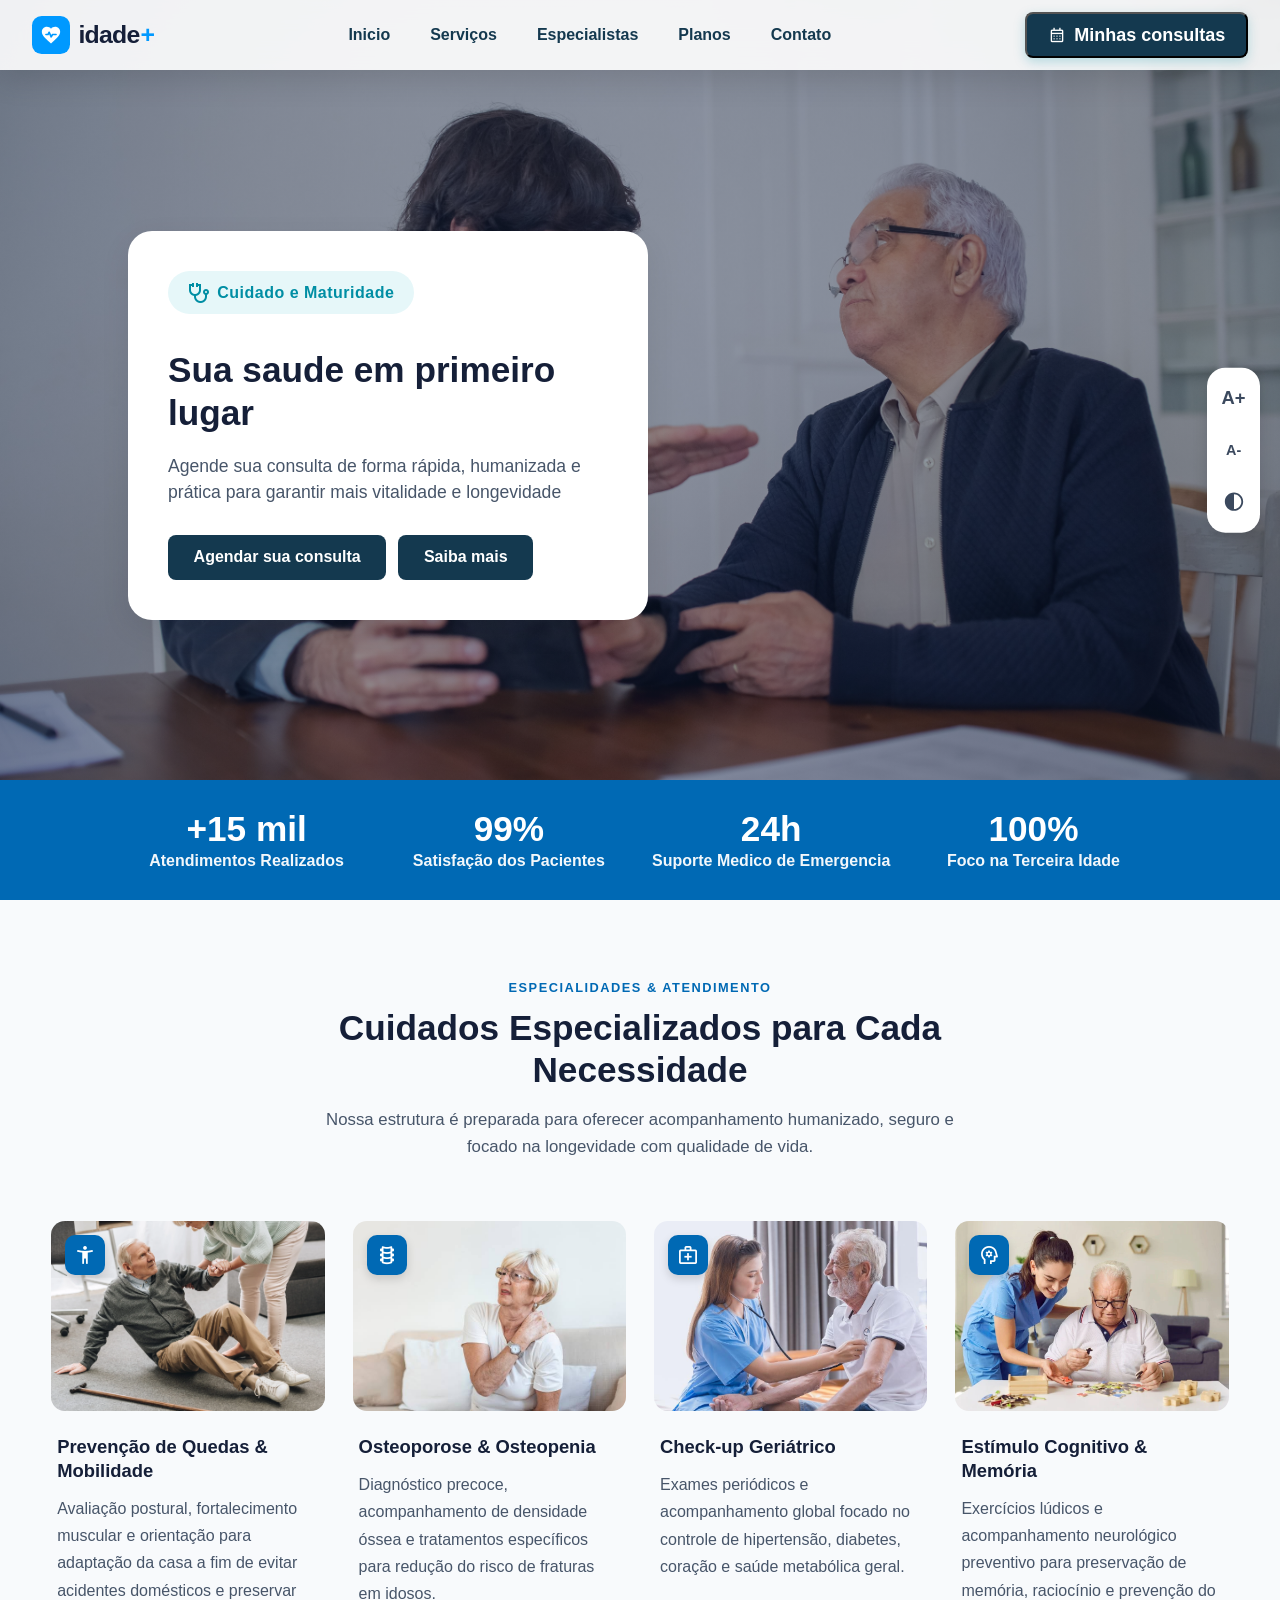
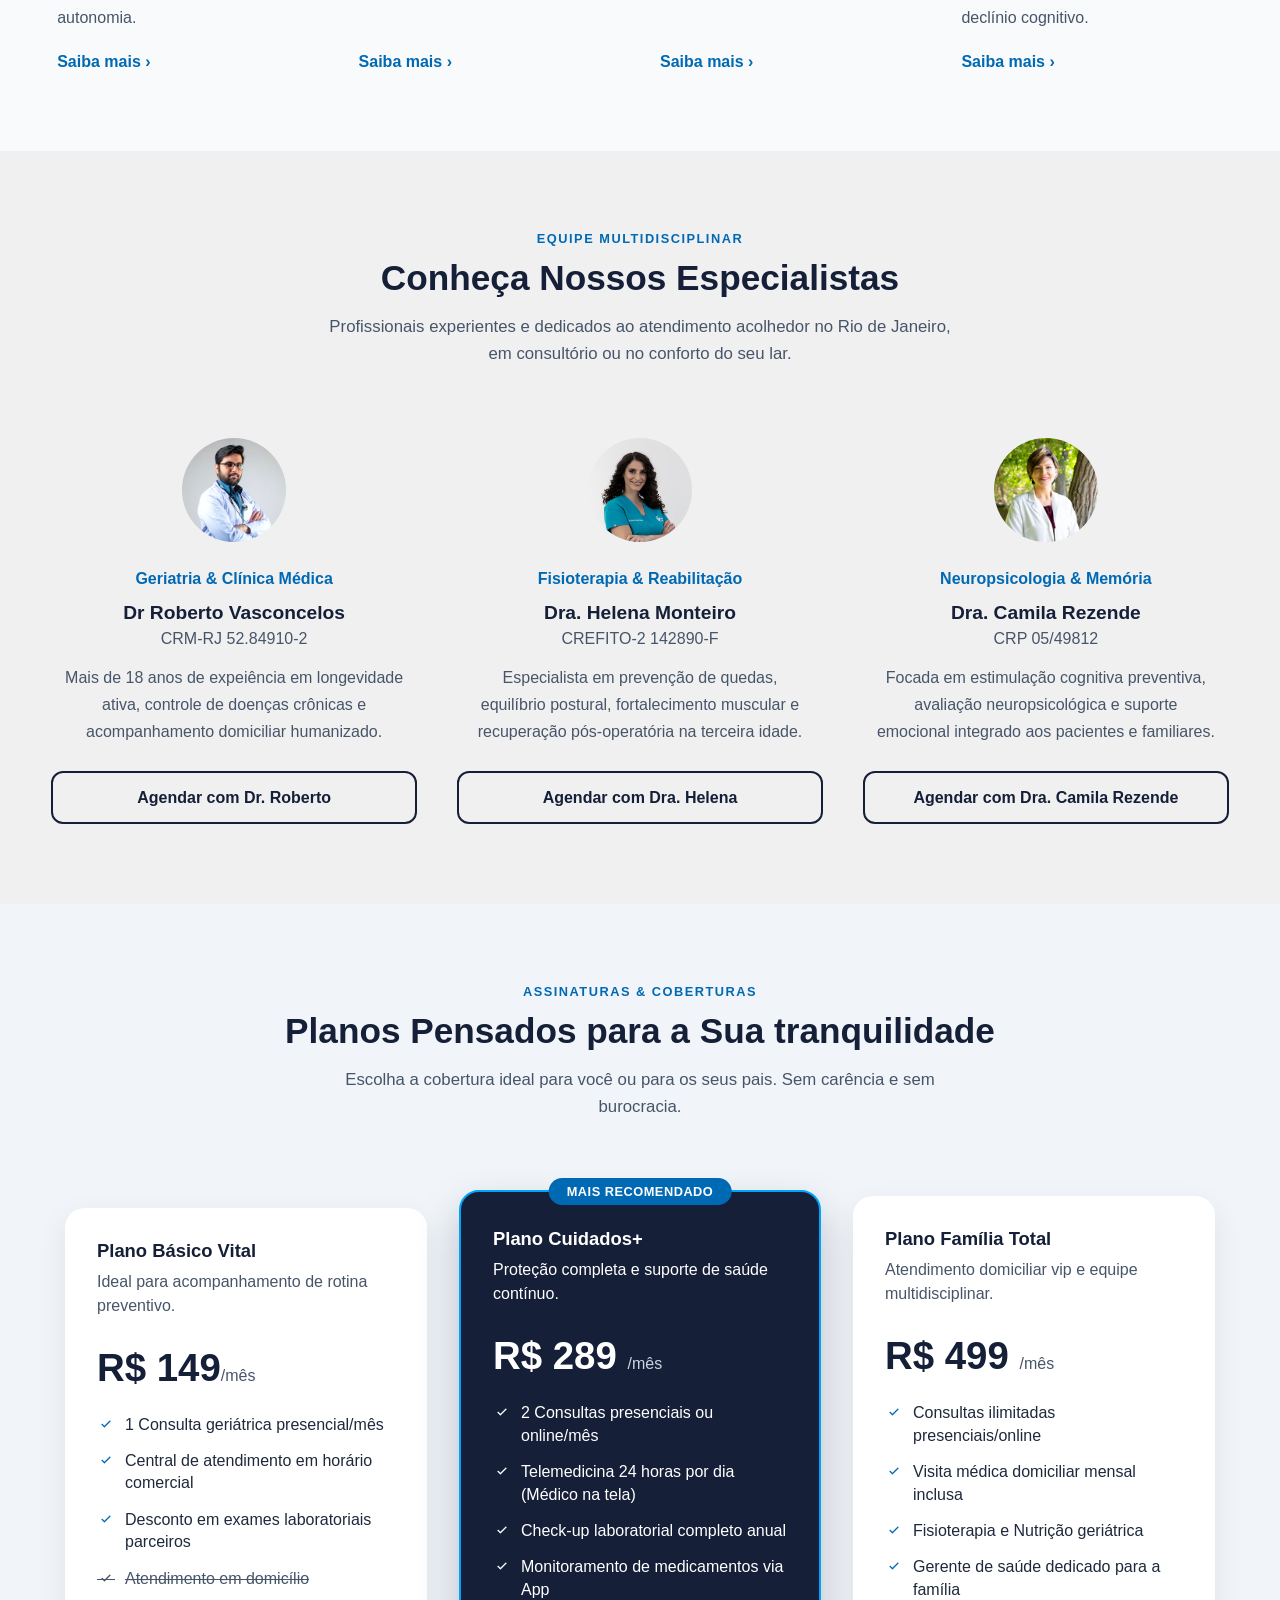
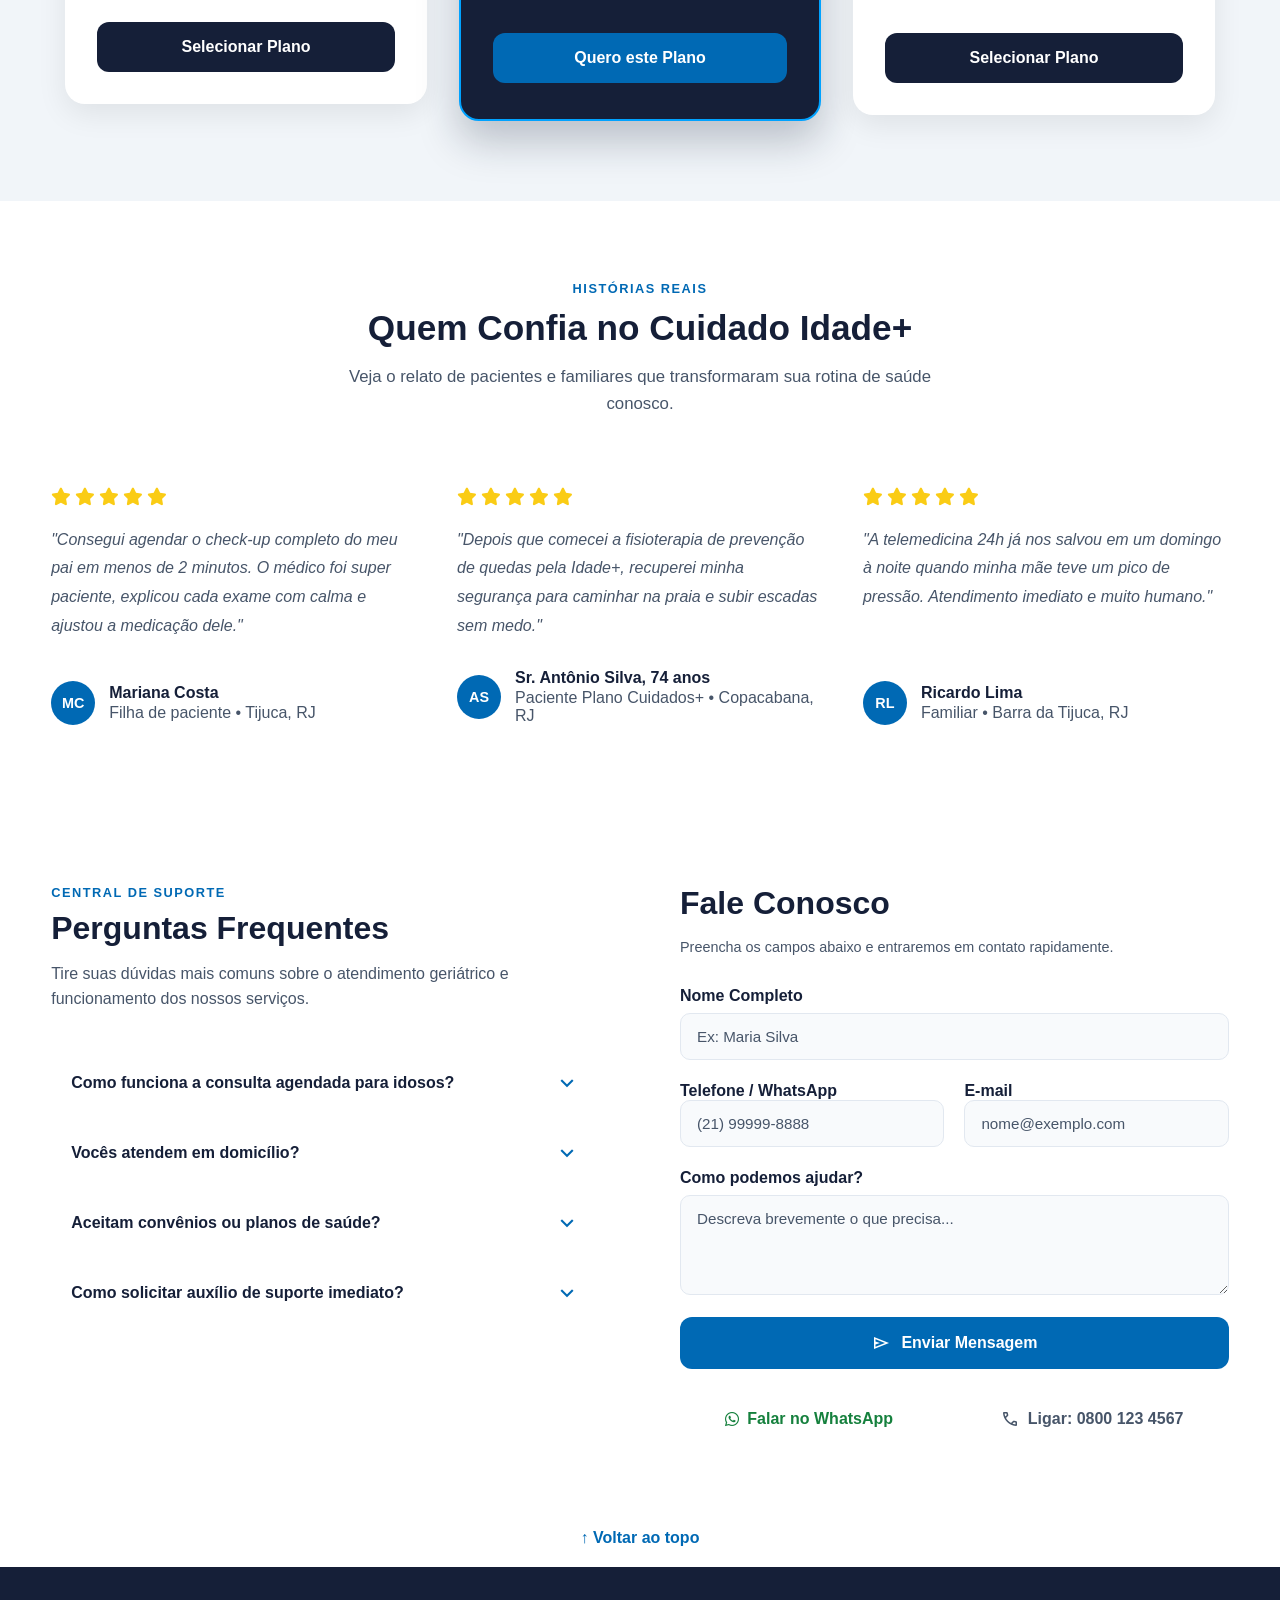
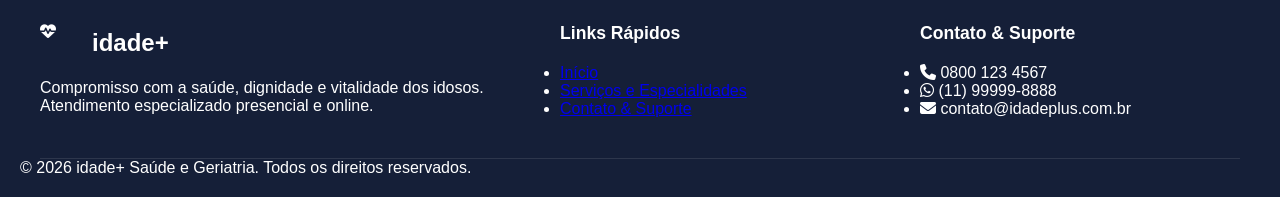
==== commit 5bde7b9c: "mais ajustes" ====
--- a/index.html
+++ b/index.html
@@ -38,9 +38,10 @@
         </nav>
 
         <div class="header-action">
-            <a href="pagina-login/login.html" class="btn-agendar">
-                <span class="material-symbols-outlined">calendar_month</span> Agendar Consulta
-            </a>
+                <button type="button" id="btn-minhas-consultas" class="btn-agendar">
+                <span class="material-symbols-outlined">calendar_month</span>
+                <span>Minhas consultas</span>
+            </button>
         </div>
     </header>
 
--- a/estilo/style.css
+++ b/estilo/style.css
@@ -174,6 +174,7 @@
     transform: scale(0.94);
 }
 
+
 nav#itens {
     display: flex;
     gap: 2.5rem;
--- a/estilo/mq.css
+++ b/estilo/mq.css
@@ -1,70 +1,494 @@
 @charset "UTF-8";
 
-@media screen and (max-width: 600px) {
-
-    header{
-        width: 100%;
+/* =========================================================
+   mq.css - Idade+
+   Carregar DEPOIS do style.css (já está assim no seu HTML).
+   1) Acessibilidade (vale para todas as telas)
+   2) Media queries: 1100px, 1000px, 900px, 700px, 600px, 520px
+   ========================================================= */
+
+
+/* ---------- 1. ACESSIBILIDADE ---------- */
+
+:root {
+    --azul-acessivel: #0069b4;   /* fundo de botões com texto branco (contraste 5.7:1) */
+    --azul-texto: #0069b4;       /* azul para texto sobre fundo claro */
+    --cor-foco: #0050a0;
+    --texto-sub: #475569;        /* cinza mais escuro que o #64748b original */
+}
+
+body.dark-mode {
+    --azul-texto: #5cc0ff;
+    --cor-foco: #ffd54a;
+    --texto-sub: #cbd5e1;
+}
+
+/* Letra base maior (os botões A+ e A- continuam funcionando) */
+html {
+    font-size: 18px;
+}
+
+/* Foco visível para quem usa teclado */
+:focus-visible {
+    outline: 3px solid var(--cor-foco);
+    outline-offset: 3px;
+}
+
+.contato-form input:focus-visible,
+.contato-form textarea:focus-visible {
+    outline: 3px solid var(--cor-foco);
+    outline-offset: 2px;
+}
+
+/* Nenhum texto abaixo de 1rem (18px) */
+.bdg,
+.btnp,
+.btns,
+.btn-agendar,
+.btn-topo,
+.card-link,
+.cardif p,
+.contato-form label,
+.contato-links a,
+.eq-area,
+.eq-btn,
+.eq-card p,
+.eq-reg,
+.faq-item p,
+.plan-btn,
+.plan-desc,
+.plan-list li,
+.plan-price small,
+.rl-autor small,
+.rl-autor strong,
+.rl-texto,
+.stat-item span,
+nav#itens a.link-nav {
+    font-size: 1rem;
+}
+
+#hero p {
+    font-size: 1.1rem;
+}
+
+.plan-tag {
+    font-size: 0.8rem;
+}
+
+/* Botões e fundos azuis com contraste bom para texto branco */
+.btn-enviar,
+.plan-btn-azul,
+.modal-agendar,
+.rl-avatar,
+.card-badge,
+.plan-tag {
+    background-color: var(--azul-acessivel);
+}
+
+#stats {
+    background-color: var(--azul-acessivel);
+}
+
+/* Textos azuis sobre fundo claro (antes #00a2ff, contraste baixo) */
+.sbm-eyebrow,
+.plan-eyebrow,
+.eq-eyebrow,
+.rl-eyebrow,
+.contato-eyebrow,
+.eq-area,
+.card-link,
+.btn-topo,
+.modal-icone,
+.faq-item summary .material-symbols-outlined,
+.plan-list .material-symbols-outlined {
+    color: var(--azul-texto);
+}
+
+/* Plano "Mais recomendado" mantém ícones brancos no fundo escuro */
+.plan-destaque .plan-list .material-symbols-outlined {
+    color: #ffffff;
+}
+
+/* Item "não incluso" legível e sem depender só da cor */
+.plan-list li.off {
+    opacity: 1;
+    color: var(--texto-sub);
+    text-decoration: line-through;
+}
+
+.plan-list li.off .material-symbols-outlined {
+    color: var(--texto-sub);
+}
+
+/* Placeholder dos campos */
+.contato-form input::placeholder,
+.contato-form textarea::placeholder {
+    color: var(--texto-sub);
+}
+
+/* Botão fechar do modal: maior e com contraste */
+.modal-x {
+    top: 10px;
+    right: 10px;
+    width: 48px;
+    height: 48px;
+    align-items: center;
+    justify-content: center;
+    color: var(--texto-sub);
+}
+
+.modal-x:hover {
+    color: var(--azul-texto);
+}
+
+.modal-box {
+    max-height: 90vh;
+    overflow-y: auto;
+}
+
+/* WhatsApp: verde com contraste */
+.link-whats {
+    color: #15803d;
+}
+
+body.dark-mode .link-whats {
+    color: #4ade80;
+}
+
+/* Botão do menu (hambúrguer) */
+#burguer {
+    background: none;
+    border: none;
+    cursor: pointer;
+    color: var(--texto-nav);
+}
+
+header.scrolled #burguer {
+    color: #ffffff;
+}
+
+/* Link "Agendar" dentro do menu: só aparece no celular */
+nav#itens a.link-nav-agendar {
+    display: none;
+}
+
+/* Respeitar quem desativou animações no aparelho */
+@media (prefers-reduced-motion: reduce) {
+    html {
+        scroll-behavior: auto;
+    }
+
+    *,
+    *::before,
+    *::after {
+        animation-duration: 0.01ms !important;
+        animation-iteration-count: 1 !important;
+        transition-duration: 0.01ms !important;
+    }
+
+    .reveal {
+        opacity: 1;
+        transform: none;
+        filter: none;
+    }
+}
+
+
+/* ---------- 2. MEDIA QUERIES ---------- */
+
+/* ===== Notebook pequeno / tablet deitado: até 1100px ===== */
+@media (max-width: 1100px) {
+    #cardc {
+        grid-template-columns: repeat(2, 1fr);
+    }
+
+    #hero {
+        margin-left: 2rem;
+    }
+
+    .contato-container {
+        gap: 48px;
+    }
+}
+
+
+/* ===== Menu vira hambúrguer: até 1000px ===== */
+@media (max-width: 1000px) {
+    header {
+        padding: 0 1rem;
+    }
+
+    h1.logo-idade-wrap {
+        order: 1;
+    }
+
+    .header-action {
+        order: 2;
+        margin-left: auto;
+        margin-right: 0.5rem;
+    }
+
+    #burguer {
+        order: 3;
+        display: inline-flex;
+        align-items: center;
+        justify-content: center;
+        width: 48px;
+        height: 48px;
+        font-size: 2rem;
+        border-radius: 0.5rem;
+    }
+
+    nav#itens {
+        position: absolute;
+        top: 70px;
+        left: 0;
+        right: 0;
+        display: none;
+        flex-direction: column;
+        align-items: stretch;
+        gap: 0;
+        margin: 0;
+        background-color: #151f38;
+        box-shadow: 0 12px 24px rgba(0, 0, 0, 0.3);
+        max-height: calc(100vh - 70px);
+        overflow-y: auto;
+    }
+
+    nav#itens.aberto {
         display: flex;
-        justify-content: space-between;
-        align-items: center;
-        padding: 1rem 2rem;
-        background-color: #007d8a;
-        position: relative;
-        z-index: 1000;
-    }
-
-    section#prin{
-    width: 100%;
-    min-height: calc(100vh - 70px);
-    display: flex;
-    justify-content: center;
-    align-items: center;
-    padding: 20px 0;
-    background: url(../img/fundocell.jpg);
-    }
-
-    section#prin > div#hero{
-    width: 90%;
-    max-width: 400px;
-    margin: 0 auto ;
-    top: 0 ;
-    position: relative;
-    padding: 2rem 1.5rem;
-    }
-
-    #hero a.btnp, #hero a.btns{
+    }
+
+    nav#itens a.link-nav {
+        color: #ffffff;
+        font-size: 1.15rem;
+        padding: 1.1rem 1.5rem;
+        border-bottom: 1px solid rgba(255, 255, 255, 0.12);
+    }
+
+    nav#itens a.link-nav:hover {
+        color: #7dd3fc;
+    }
+
+    #prin {
+        padding-left: 2rem;
+        padding-right: 2rem;
+    }
+
+    #hero {
+        margin-left: 0;
+    }
+
+    /* Barra de acessibilidade desce para o canto de baixo */
+    .barra-acessibilidade {
+        top: auto;
+        bottom: 1rem;
+        right: 0.75rem;
+        transform: none;
+        flex-direction: row;
+        padding: 0.35rem 0.5rem;
+        gap: 0.35rem;
+    }
+
+    .footer {
+        padding-bottom: 6rem;
+    }
+
+    /* Planos em uma coluna */
+    #plan-grid {
+        grid-template-columns: 1fr;
+        max-width: 480px;
+        gap: 44px;
+    }
+
+    .plan-list,
+    .plan-desc {
+        min-height: 0;
+    }
+}
+
+
+/* ===== Tablet em pé: até 900px ===== */
+@media (max-width: 900px) {
+    #prin {
+        min-height: 0;
+        padding-top: 100px;
+        padding-bottom: 3rem;
+    }
+
+    #stats {
+        height: auto;
+        padding: 1.75rem 4%;
+    }
+
+    .stats-container {
+        grid-template-columns: repeat(2, 1fr);
+        gap: 20px;
+    }
+
+    #sbm,
+    #equipe,
+    #planos,
+    #relato,
+    #contato {
+        padding: 64px 5%;
+    }
+
+    #sbm {
+        min-height: 0;
+    }
+
+    .sbm-sub,
+    .eq-sub,
+    .plan-sub,
+    .rl-sub {
+        margin-bottom: 40px;
+    }
+
+    #eq-grid,
+    #rl-grid {
+        grid-template-columns: 1fr;
+        gap: 48px;
+        max-width: 520px;
+    }
+
+    .contato-container {
+        grid-template-columns: 1fr;
+        gap: 56px;
+    }
+
+    .footer-container {
+        grid-template-columns: 1fr 1fr;
+    }
+
+    .footer-container .footer-col:first-child {
+        grid-column: 1 / -1;
+    }
+}
+
+
+/* ===== Celular grande: até 700px ===== */
+@media (max-width: 700px) {
+    #prin {
+        justify-content: center;
+        padding-left: 1rem;
+        padding-right: 1rem;
+    }
+
+    #hero {
+        max-width: 100%;
+        padding: 1.75rem;
+    }
+
+    #hero h2 {
+        font-size: 1.9rem;
+    }
+
+    #sbm h3,
+    #equipe h3,
+    #planos h3,
+    #relato h3,
+    #contato h3 {
+        font-size: 1.7rem;
+    }
+
+    .stat-item strong {
+        font-size: 1.8rem;
+    }
+
+    .modal-box {
+        padding: 56px 20px 24px;
+    }
+
+    .modal-acoes {
+        flex-direction: column-reverse;
+        align-items: stretch;
+        gap: 8px;
+    }
+
+    .modal-agendar {
+        text-align: center;
+    }
+}
+
+
+/* ===== Celular: até 600px ===== */
+@media (max-width: 600px) {
+    #cardc {
+        grid-template-columns: 1fr;
+        gap: 36px;
+    }
+
+    .card-img-top {
+        height: 210px;
+    }
+
+    .hero-btns {
+        flex-direction: column;
+        align-items: stretch;
+    }
+
+    .btnp,
+    .btns {
+        text-align: center;
+        padding: 1rem 1.2rem;
+    }
+
+    .form-row {
+        grid-template-columns: 1fr;
+        gap: 0;
+    }
+
+    .contato-links {
+        flex-direction: column;
+        align-items: flex-start;
+    }
+
+    .faq-item {
+        padding: 18px 4px;
+    }
+
+    .faq-item p {
+        padding-right: 0;
+    }
+
+    .footer-container {
+        grid-template-columns: 1fr;
+    }
+
+    .plan,
+    .plan-destaque {
+        padding: 28px 22px;
+    }
+}
+
+
+/* ===== Celular pequeno: até 520px ===== */
+@media (max-width: 520px) {
+    .logo-texto {
+        font-size: 1.35rem;
+    }
+
+    /* O botão do topo some e o "Agendar consulta" passa a ficar dentro do menu */
+    .header-action {
+        display: none;
+    }
+
+    #burguer {
+        margin-left: auto;
+    }
+
+    nav#itens a.link-nav-agendar {
         display: block;
-        width: 100%;
-        margin: 10px 0;
+        background-color: var(--azul-acessivel);
+        font-weight: 700;
         text-align: center;
-        box-sizing: border-box;
-    }
-
-    #burguer{
-        display: block;
-        cursor: pointer;
-    }
-
-    nav#itens{
-        display: none;
-        position: absolute;
-        top: 100%;
-        left: 0;
-        width: 100%;
-        background-color: #ffffff;
-        border-radius: 0;
-        box-shadow: 0px 4px 8px rgba(0, 0, 0, 0.15);
-        z-index: 999;
-    }
-
-    nav#itens a{
-        display: block;
-        padding: 12px 20px;
-        text-align: center;
-        border-bottom: 1px solid #eee;
-        border-radius: 0;
-        background-color: transparent;
-        text-decoration: none;
-    }
-}
-
+        margin: 1rem 1.5rem 1.25rem;
+        border-radius: 10px;
+        border-bottom: none;
+    }
+
+    .stats-container {
+        gap: 24px 12px;
+    }
+}
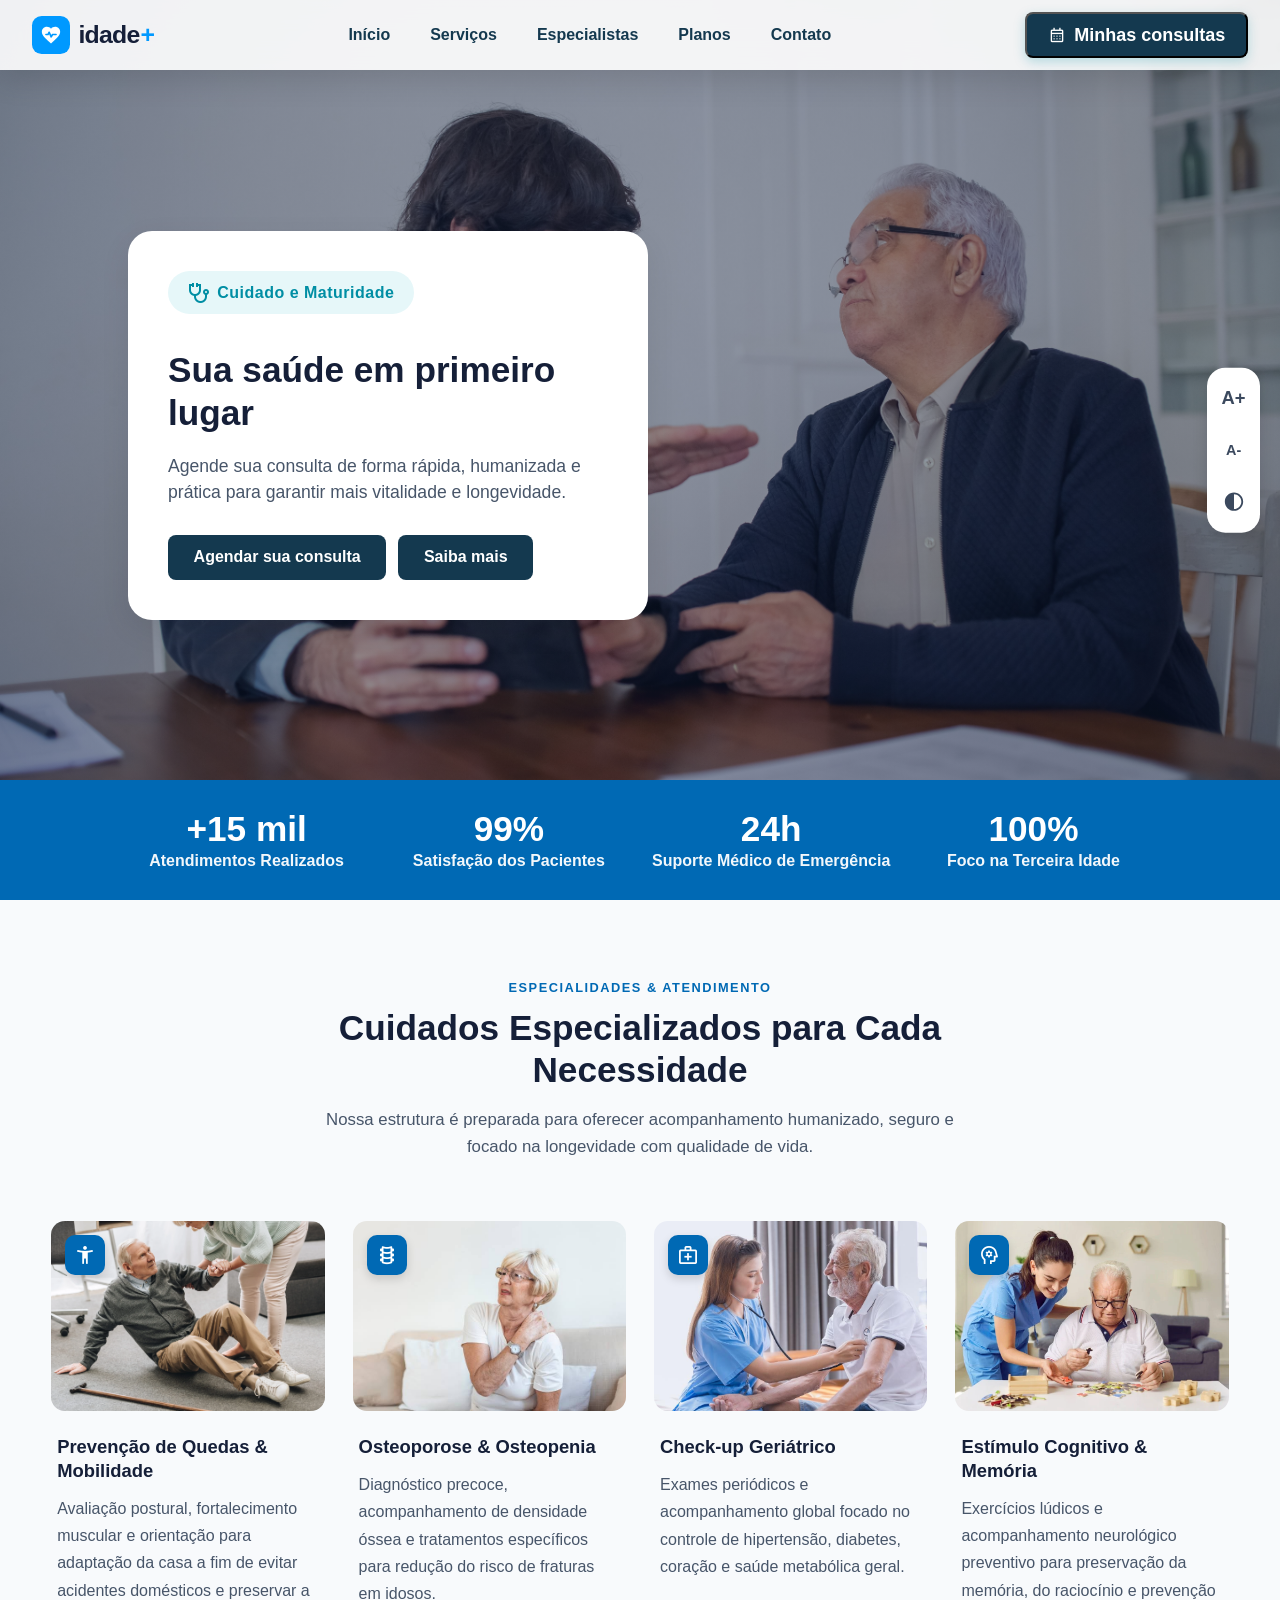
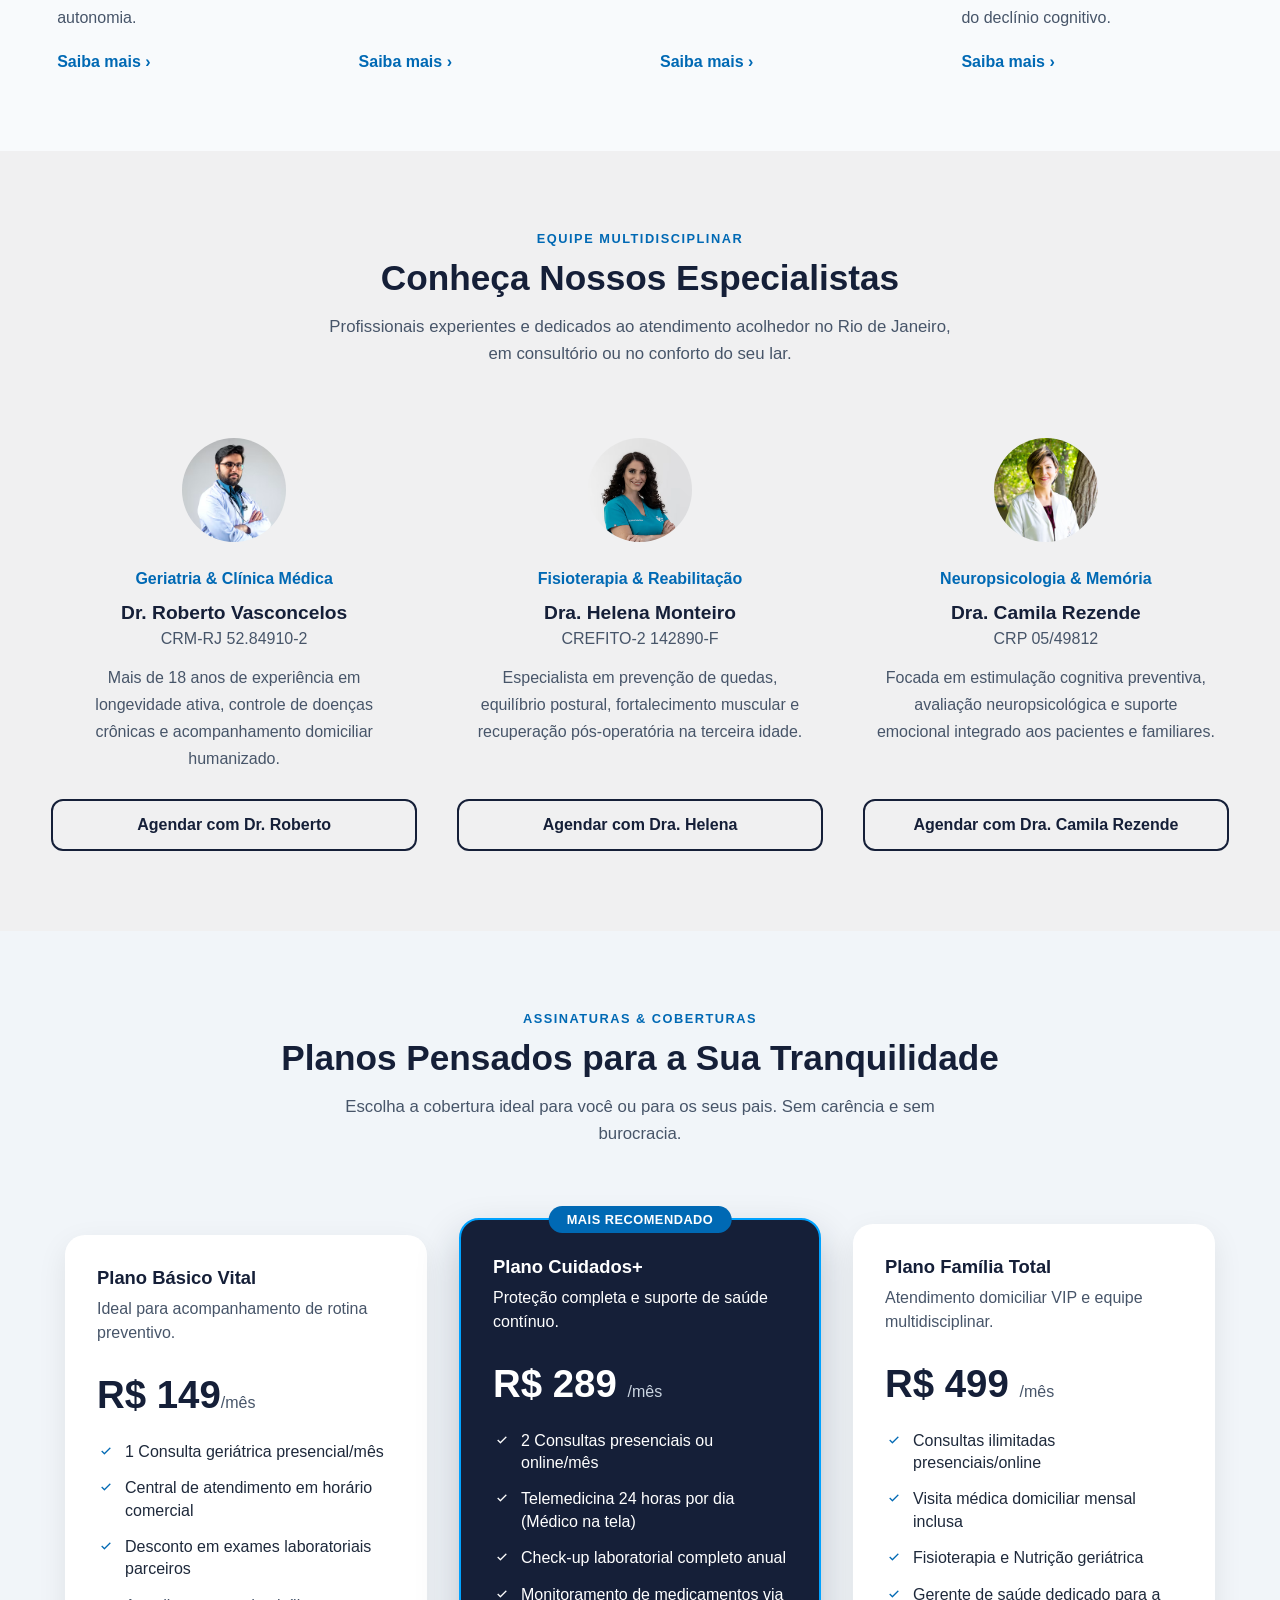
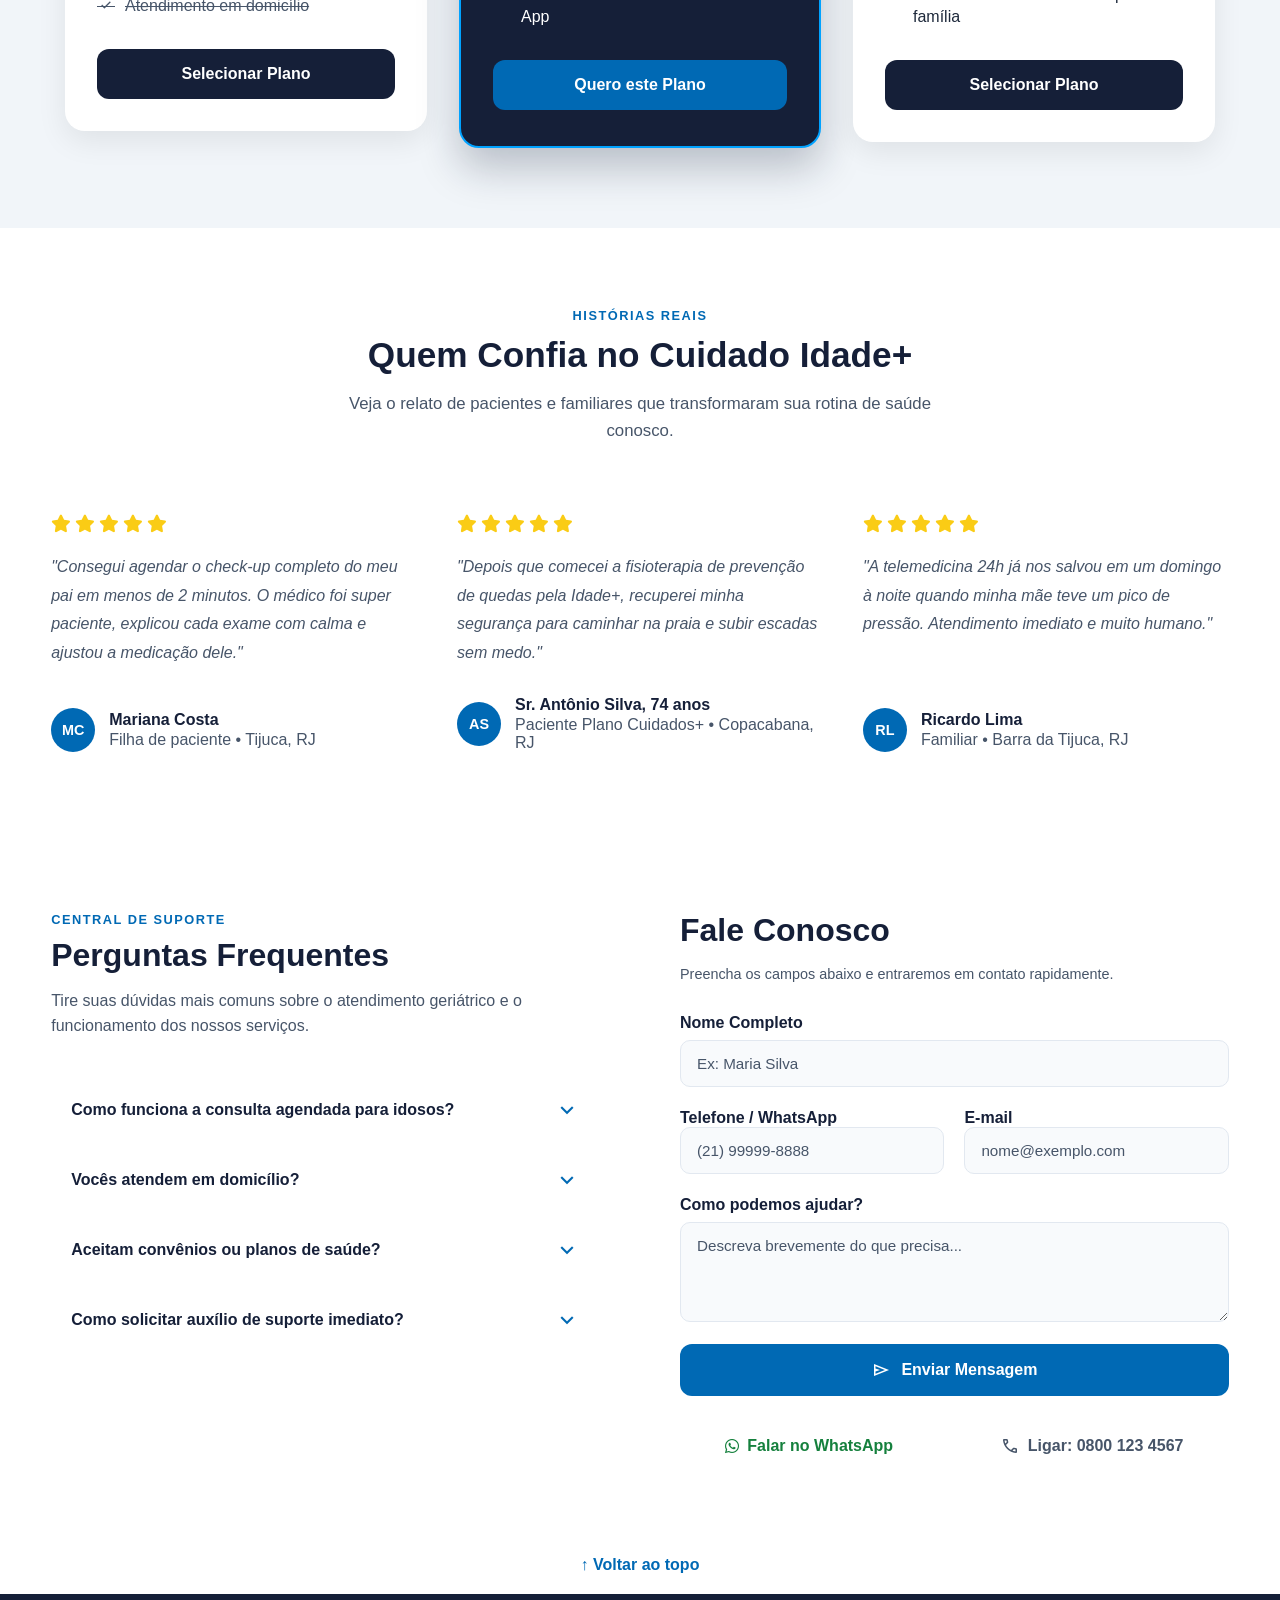
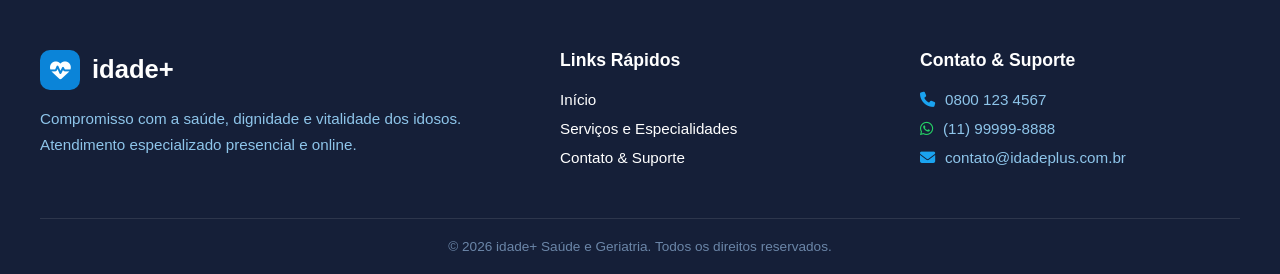
==== commit f528eba5: "ajustes finais" ====
--- a/index.html
+++ b/index.html
@@ -30,7 +30,7 @@
         <i id="burguer" class="material-symbols-outlined" onclick="clickmenu()">menu</i>
 
         <nav id="itens">
-            <a href="#prin" class="link-nav">Inicio</a>
+            <a href="#prin" class="link-nav">Início</a>
             <a href="#sbm" class="link-nav">Serviços</a>
             <a href="#equipe" class="link-nav">Especialistas</a>
             <a href="#planos" class="link-nav">Planos</a>
@@ -38,7 +38,7 @@
         </nav>
 
         <div class="header-action">
-                <button type="button" id="btn-minhas-consultas" class="btn-agendar">
+            <button type="button" id="btn-minhas-consultas" class="btn-agendar">
                 <span class="material-symbols-outlined">calendar_month</span>
                 <span>Minhas consultas</span>
             </button>
@@ -51,8 +51,8 @@
 
             <div id="hero" class="reveal delay-2">
                 <span class="bdg"><i class="material-symbols-outlined">stethoscope</i>Cuidado e Maturidade</span>
-                <h2>Sua saude em primeiro lugar</h2>
-                <p>Agende sua consulta de forma rápida, humanizada e prática para garantir mais vitalidade e longevidade</p>
+                <h2>Sua saúde em primeiro lugar</h2>
+                <p>Agende sua consulta de forma rápida, humanizada e prática para garantir mais vitalidade e longevidade.</p>
 
                 <div class="hero-btns">
                     <a href="pagina-login/login.html" class="btnp">Agendar sua consulta</a>
@@ -73,7 +73,7 @@
                 </div>
                 <div class="stat-item">
                     <strong>24h</strong>
-                    <span>Suporte Medico de Emergencia</span>
+                    <span>Suporte Médico de Emergência</span>
                 </div>
                 <div class="stat-item">
                     <strong>100%</strong>
@@ -83,7 +83,7 @@
         </section>
 
         <section id="sbm">
-            <span class="sbm-eyebrow">Especialidades & Atendimento</span>
+            <span class="sbm-eyebrow">Especialidades &amp; Atendimento</span>
             <h3>Cuidados Especializados para Cada Necessidade</h3>
             <p class="sbm-sub">Nossa estrutura é preparada para oferecer acompanhamento humanizado, seguro e focado na longevidade com qualidade de vida.</p>
 
@@ -99,8 +99,8 @@
                         </div>
                     </div>
                     <div class="cardif">
-                        <h4>Prevenção de Quedas & Mobilidade</h4>
-                        <p>Avaliação postural, fortalecimento muscular e orientação para adaptação da casa a fim de evitar acidentes domésticos e preservar autonomia.</p>
+                        <h4>Prevenção de Quedas &amp; Mobilidade</h4>
+                        <p>Avaliação postural, fortalecimento muscular e orientação para adaptação da casa a fim de evitar acidentes domésticos e preservar a autonomia.</p>
                         <span class="card-link">Saiba mais ›</span>
                     </div>
                 </div>
@@ -116,7 +116,7 @@
                         </div>
                     </div>
                     <div class="cardif">
-                        <h4>Osteoporose & Osteopenia</h4>
+                        <h4>Osteoporose &amp; Osteopenia</h4>
                         <p>Diagnóstico precoce, acompanhamento de densidade óssea e tratamentos específicos para redução do risco de fraturas em idosos.</p>
                         <span class="card-link">Saiba mais ›</span>
                     </div>
@@ -150,8 +150,8 @@
                         </div>
                     </div>
                     <div class="cardif">
-                        <h4>Estímulo Cognitivo & Memória</h4>
-                        <p>Exercícios lúdicos e acompanhamento neurológico preventivo para preservação de memória, raciocínio e prevenção do declínio cognitivo.</p>
+                        <h4>Estímulo Cognitivo &amp; Memória</h4>
+                        <p>Exercícios lúdicos e acompanhamento neurológico preventivo para preservação da memória, do raciocínio e prevenção do declínio cognitivo.</p>
                         <span class="card-link">Saiba mais ›</span>
                     </div>
                 </div>
@@ -167,9 +167,9 @@
                 <article class="eq-card">
                     <img class="eq-foto" src="img/roberto.avif" alt="Dr. Roberto Vasconcelos">
                     <span class="eq-area">Geriatria &amp; Clínica Médica</span>
-                    <h4>Dr Roberto Vasconcelos</h4>
+                    <h4>Dr. Roberto Vasconcelos</h4>
                     <span class="eq-reg">CRM-RJ 52.84910-2</span>
-                    <p>Mais de 18 anos de expeiência em longevidade ativa, controle de doenças crônicas e acompanhamento domiciliar humanizado.</p>
+                    <p>Mais de 18 anos de experiência em longevidade ativa, controle de doenças crônicas e acompanhamento domiciliar humanizado.</p>
                     <a href="agendar.html" class="eq-btn">Agendar com Dr. Roberto</a>
                 </article>
 
@@ -194,8 +194,8 @@
         </section>
 
         <section id="planos">
-            <span class="plan-eyebrow">Assinaturas & Coberturas</span>
-            <h3>Planos Pensados para a Sua tranquilidade</h3>
+            <span class="plan-eyebrow">Assinaturas &amp; Coberturas</span>
+            <h3>Planos Pensados para a Sua Tranquilidade</h3>
             <p class="plan-sub">Escolha a cobertura ideal para você ou para os seus pais. Sem carência e sem burocracia.</p>
 
             <div id="plan-grid">
@@ -232,7 +232,7 @@
 
                 <div class="plan">
                     <h4>Plano Família Total</h4>
-                    <p class="plan-desc">Atendimento domiciliar vip e equipe multidisciplinar.</p>
+                    <p class="plan-desc">Atendimento domiciliar VIP e equipe multidisciplinar.</p>
                     <div class="plan-price">R$ 499 <small>/mês</small></div>
 
                     <ul class="plan-list">
@@ -302,7 +302,7 @@
                 <div class="faq">
                     <span class="contato-eyebrow">Central de Suporte</span>
                     <h3>Perguntas Frequentes</h3>
-                    <p class="contato-sub">Tire suas dúvidas mais comuns sobre o atendimento geriátrico e funcionamento dos nossos serviços.</p>
+                    <p class="contato-sub">Tire suas dúvidas mais comuns sobre o atendimento geriátrico e o funcionamento dos nossos serviços.</p>
 
                     <details class="faq-item">
                         <summary>Como funciona a consulta agendada para idosos?
@@ -353,7 +353,7 @@
                         </div>
 
                         <label for="msg">Como podemos ajudar?</label>
-                        <textarea id="msg" name="msg" rows="4" placeholder="Descreva brevemente o que precisa..."></textarea>
+                        <textarea id="msg" name="msg" rows="4" placeholder="Descreva brevemente do que precisa..."></textarea>
 
                         <button type="submit" class="btn-enviar">
                             <span class="material-symbols-outlined">send</span> Enviar Mensagem
--- a/estilo/style.css
+++ b/estilo/style.css
@@ -1271,5 +1271,68 @@
 .footer-logo-icon {
     width: 40px;
     height: 40px;
-    border-radius: 1;
-}+    border-radius:10px;
+    background-color: #0b84d8;
+    color: #ffffff;
+    display: flex;
+    align-items: center;
+    justify-content: center;
+    font-size: 1.3rem;
+}
+
+.footer-logo h2 {
+    font-size: 1.6rem;
+    font-weight: 800;
+    color: #ffffff;
+    margin: 0;
+}
+
+.footer-col p {
+    color: #8ec5ea;
+    font-size: 0.95rem;
+    line-height: 1.7;
+    margin: 0;
+}
+
+.footer-col ul {
+    list-style: none;
+}
+
+.footer-col ul li {
+    margin-bottom: 12px;
+    font-size: 0.95rem;
+}
+
+.footer-col ul li a {
+    color: #ffffff;
+    text-decoration: none;
+    transition: color 0.2s;
+}
+
+.footer-col ul li a:hover {
+    color: #8ec5ea;
+}
+
+.footer-contact li {
+    display: flex;
+    align-items: center;
+    gap: 10px;
+    color: #8ec5ea;
+}
+
+.footer-contact .fa-phone,
+.footer-contact .fa-envelope { color: #1aa3f0; }
+.footer-contact .fa-whatsapp { color: #25d366; }
+
+.footer-bottom {
+    text-align: center;
+    padding-top: 20px;
+    max-width: 1200px;
+    margin: 0 auto;
+}
+
+.footer-bottom p {
+    color: #6b86a8;
+    font-size: 0.85rem;
+    margin: 0;
+}
--- a/estilo/mq.css
+++ b/estilo/mq.css
@@ -491,4 +491,97 @@
     .stats-container {
         gap: 24px 12px;
     }
+}
+
+/* ===== Layout do agendamento em tela grande (acima de 768px) ===== */
+@media (min-width: 769px) {
+    .options,
+    .options-medicos,
+    .panel .options {
+        display: grid;
+        grid-template-columns: repeat(2, minmax(0, 1fr));
+        gap: 16px;
+        width: 100%;
+    }
+
+    .option,
+    .panel .option {
+        width: 100%;
+        min-width: 0;
+    }
+}
+
+/* Ajuste do badge "Passo X de 4" no modo escuro */
+body.dark-mode .step-badge,
+body.dark-mode .badge-passo {
+    background-color: #1e3a5f;
+    color: #93c5fd;
+}
+
+/* ===== Ajustes no celular (até 768px) ===== */
+@media (max-width: 768px) {
+    #prin,
+    .hero,
+    .hero-bg,
+    section#prin {
+        background-image: none !important;
+        background-color: #ffffff !important;
+    }
+
+    body.dark-mode #prin,
+    body.dark-mode .hero,
+    body.dark-mode section#prin {
+        background-image: none !important;
+        background-color: #0f172a !important;
+    }
+
+    .page {
+        padding: 16px 12px 90px;
+        overflow-x: hidden;
+    }
+
+    .card {
+        padding: 20px 16px;
+        max-width: 100%;
+        box-sizing: border-box;
+    }
+
+    /* Stepper superior sem quebrar palavras no meio */
+    .stepper {
+        gap: 6px;
+        overflow-x: auto;
+        padding-bottom: 6px;
+    }
+
+    .step {
+        min-width: 0;
+        flex: 1 1 0;
+    }
+
+    .step-label {
+        font-size: 0.72rem;
+        line-height: 1.25;
+        overflow-wrap: normal;
+        word-break: normal;
+        hyphens: none;
+        text-align: center;
+    }
+
+    /* Cartões sempre empilhados em 1 coluna no celular */
+    .options,
+    .options-medicos,
+    .panel .options {
+        display: grid !important;
+        grid-template-columns: minmax(0, 1fr) !important;
+        gap: 12px !important;
+        width: 100% !important;
+    }
+
+    .option,
+    .panel .option {
+        width: 100% !important;
+        min-width: 0 !important;
+        max-width: 100% !important;
+        box-sizing: border-box !important;
+    }
 }
